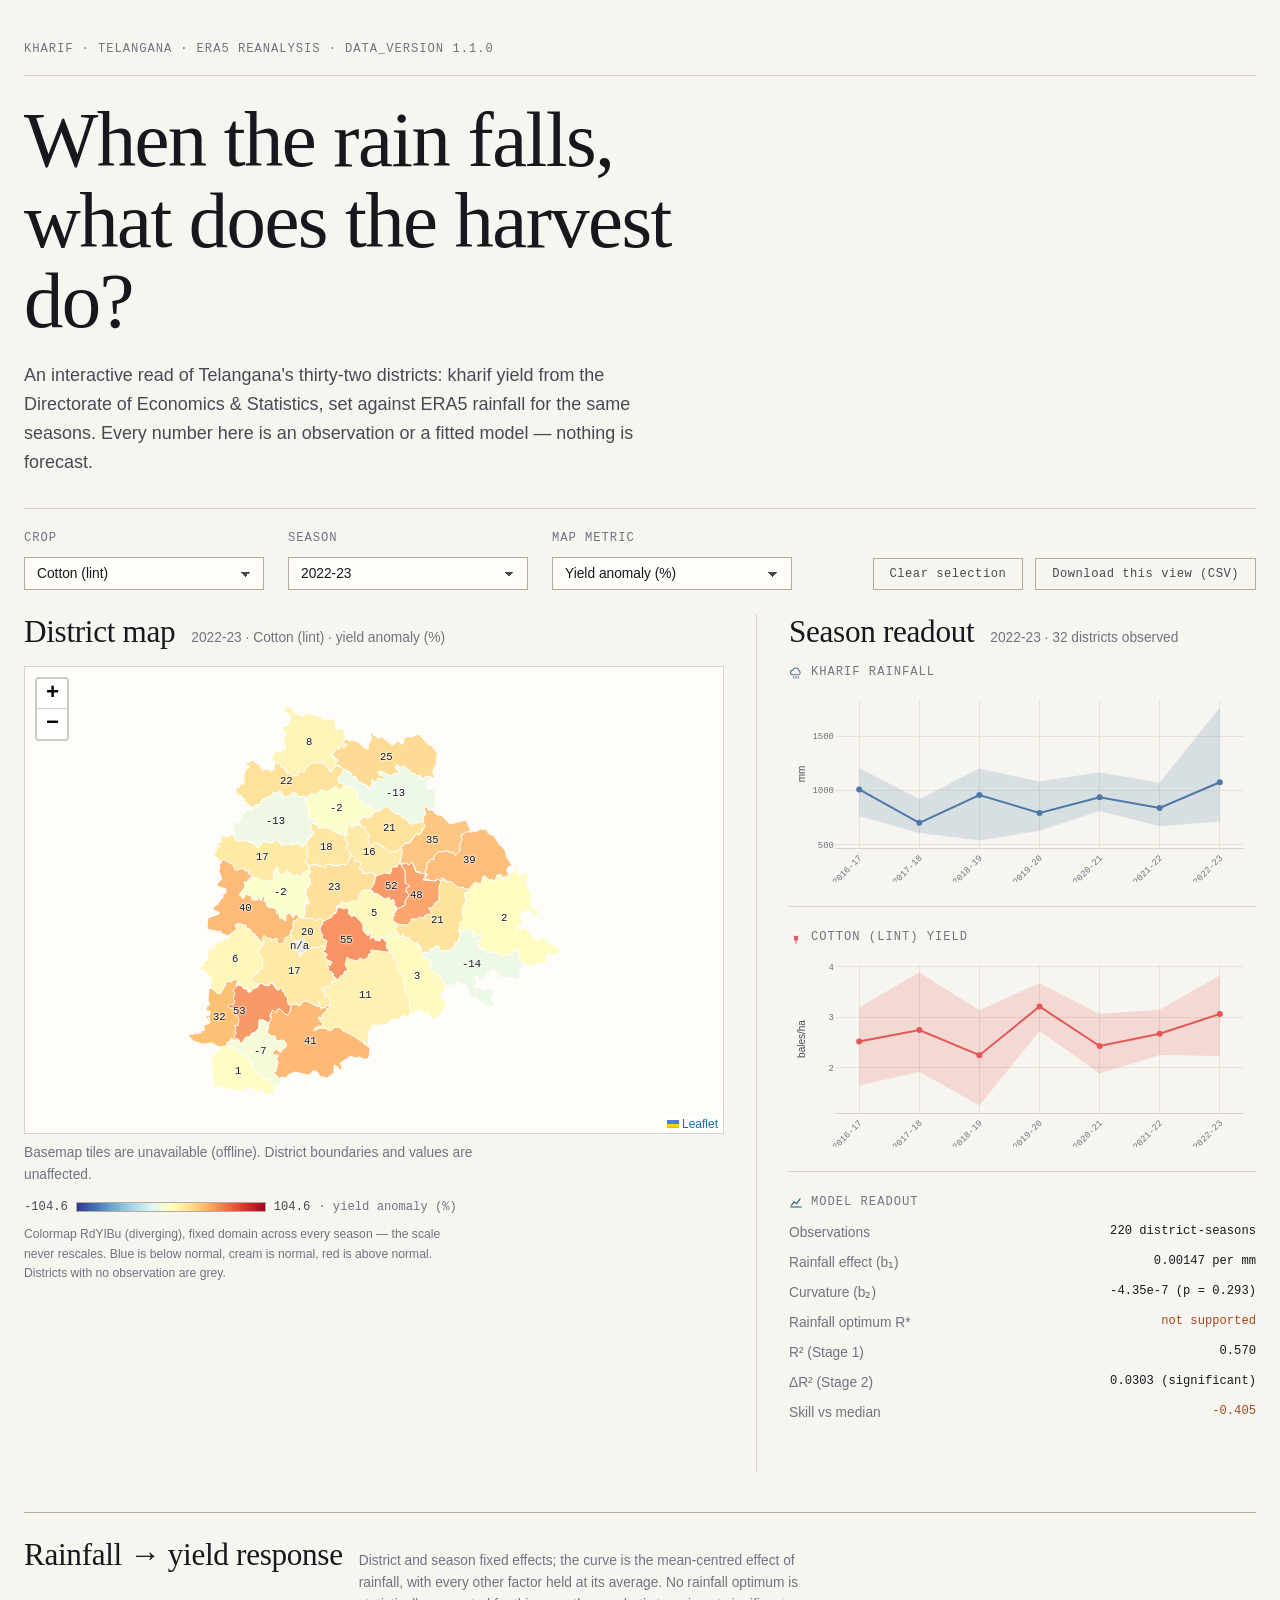
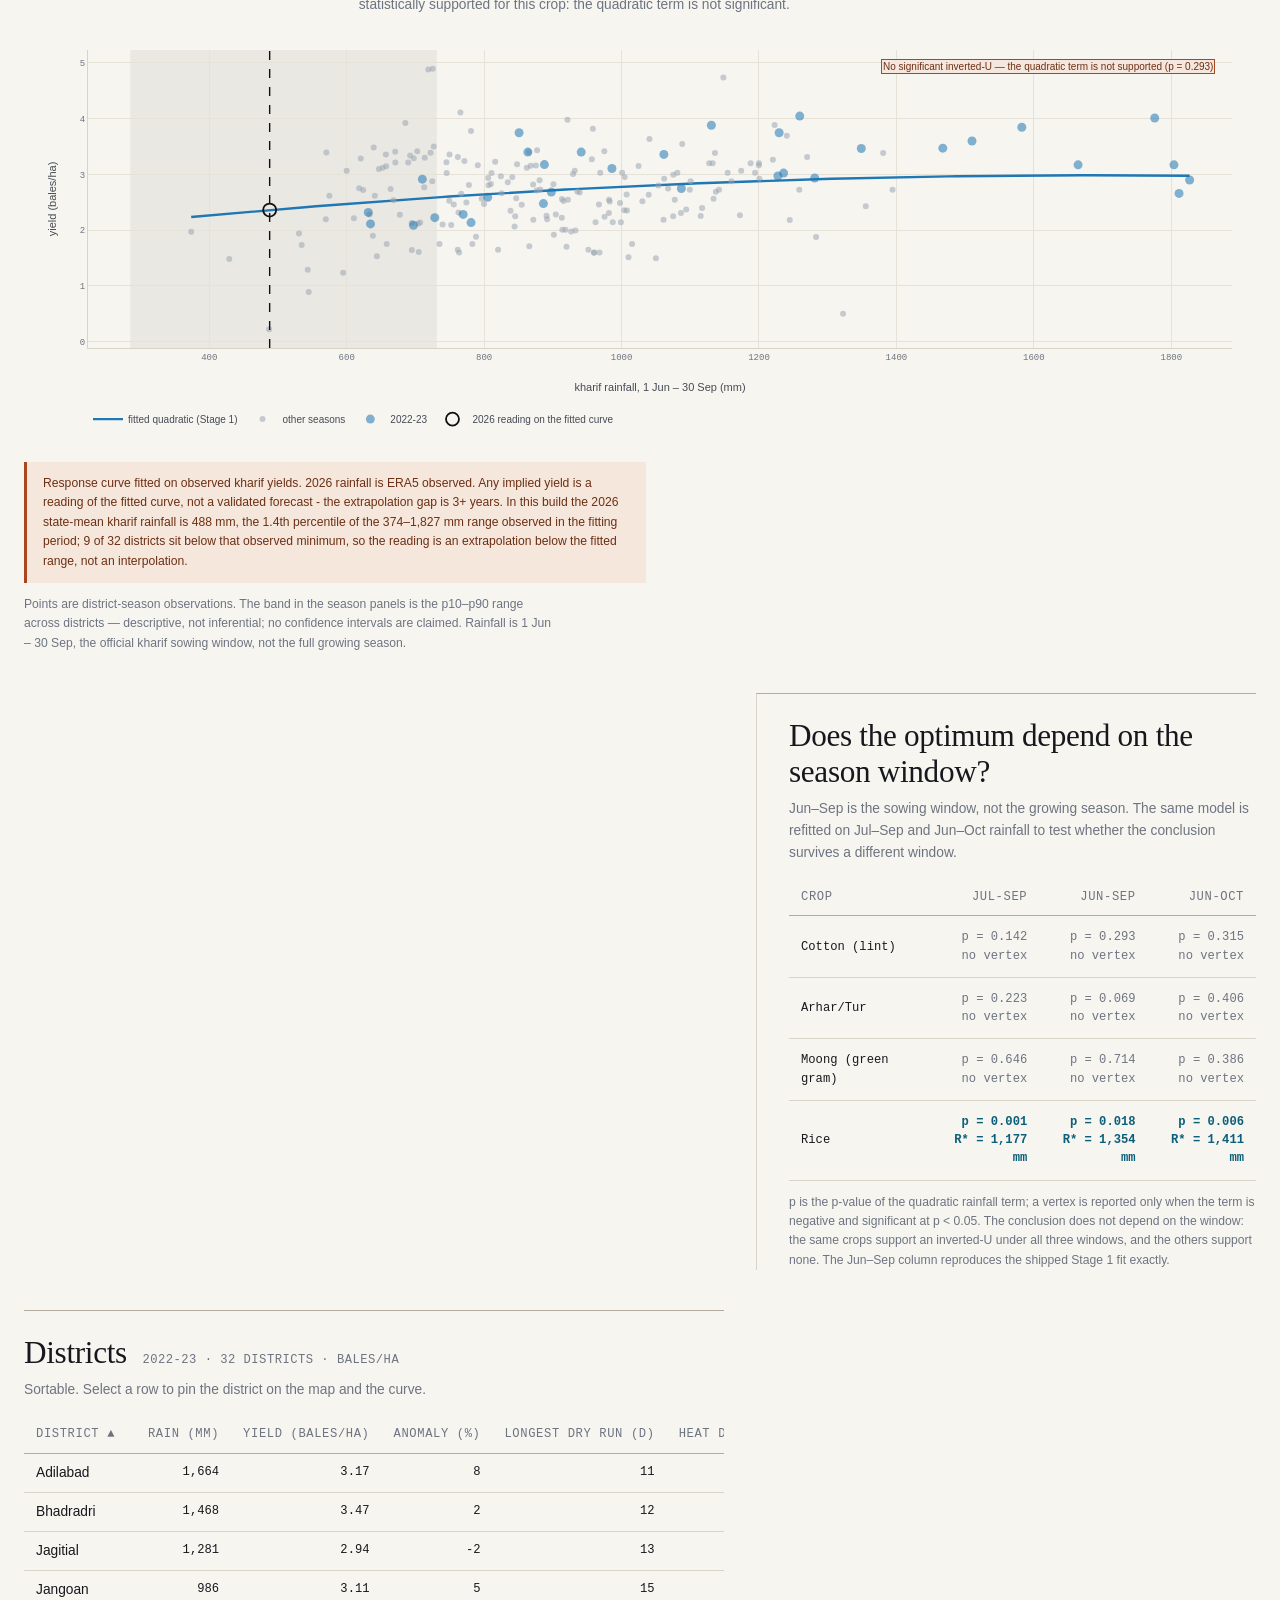
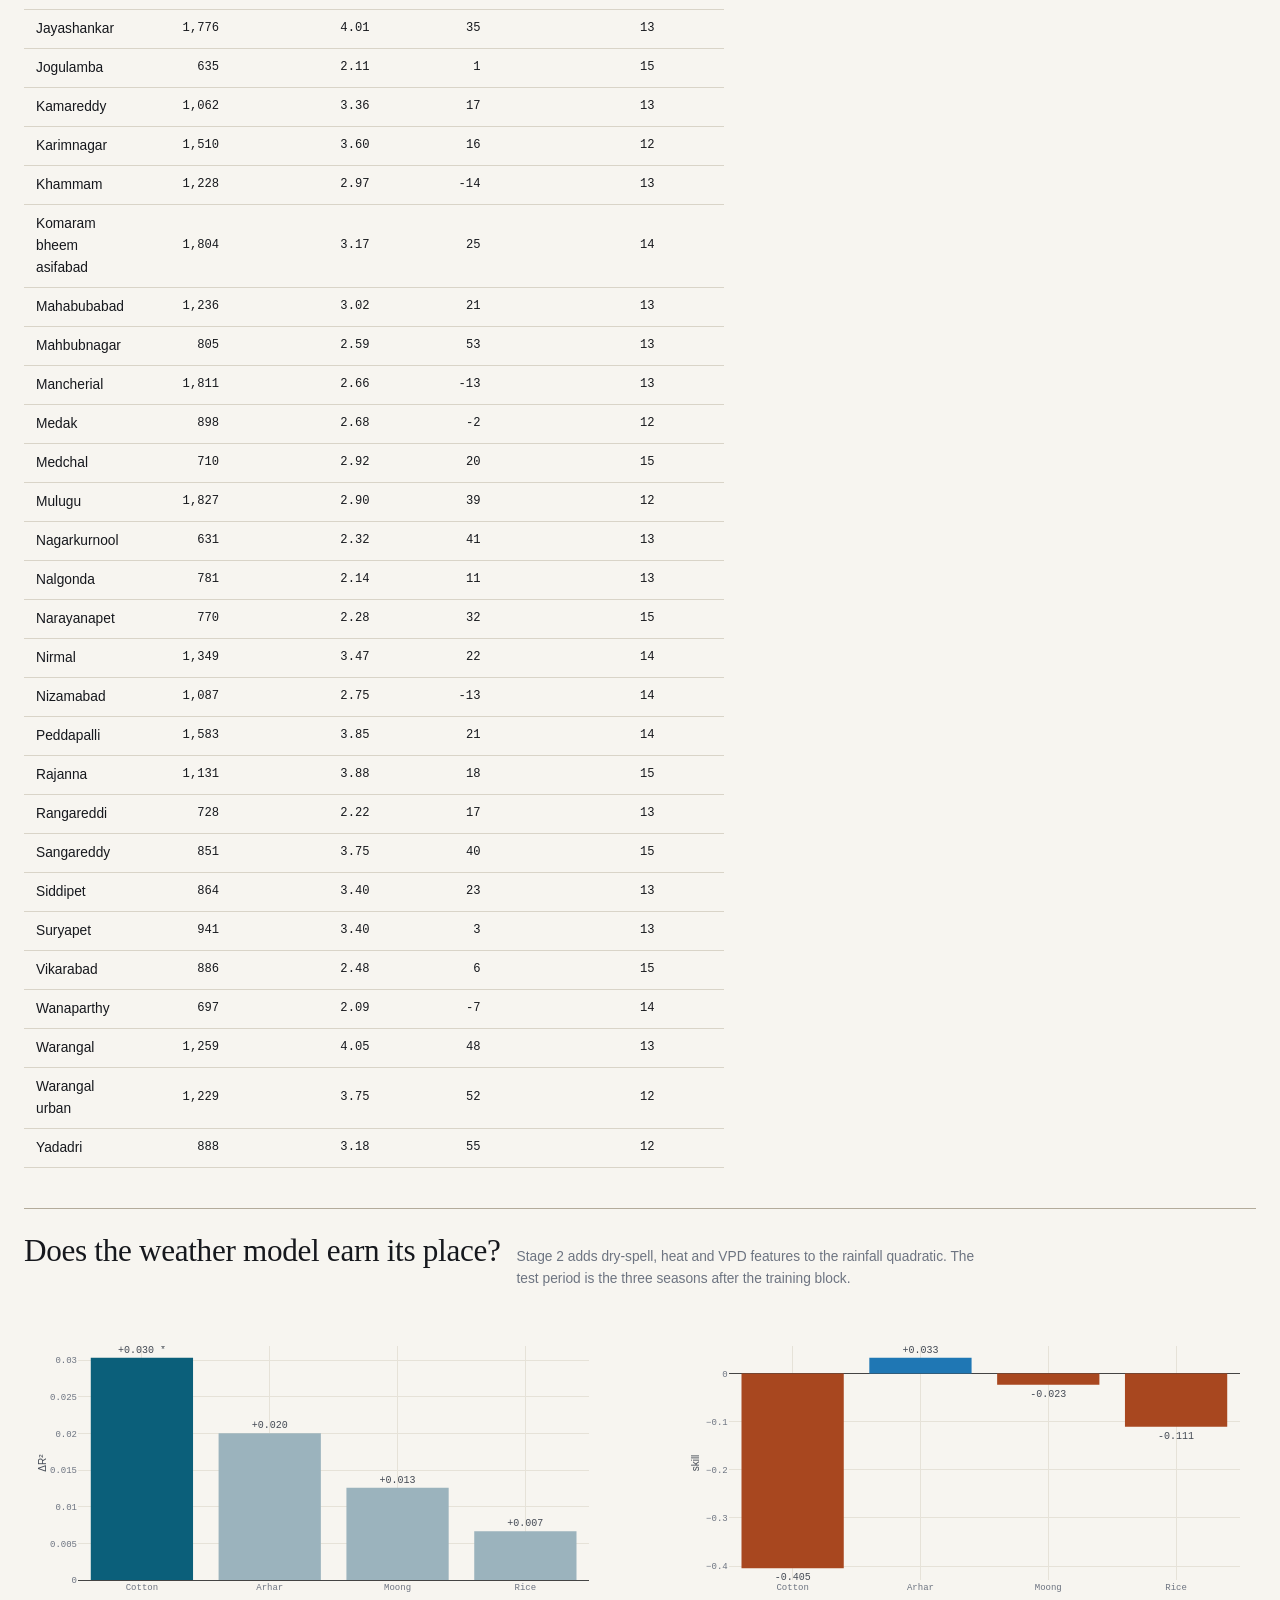
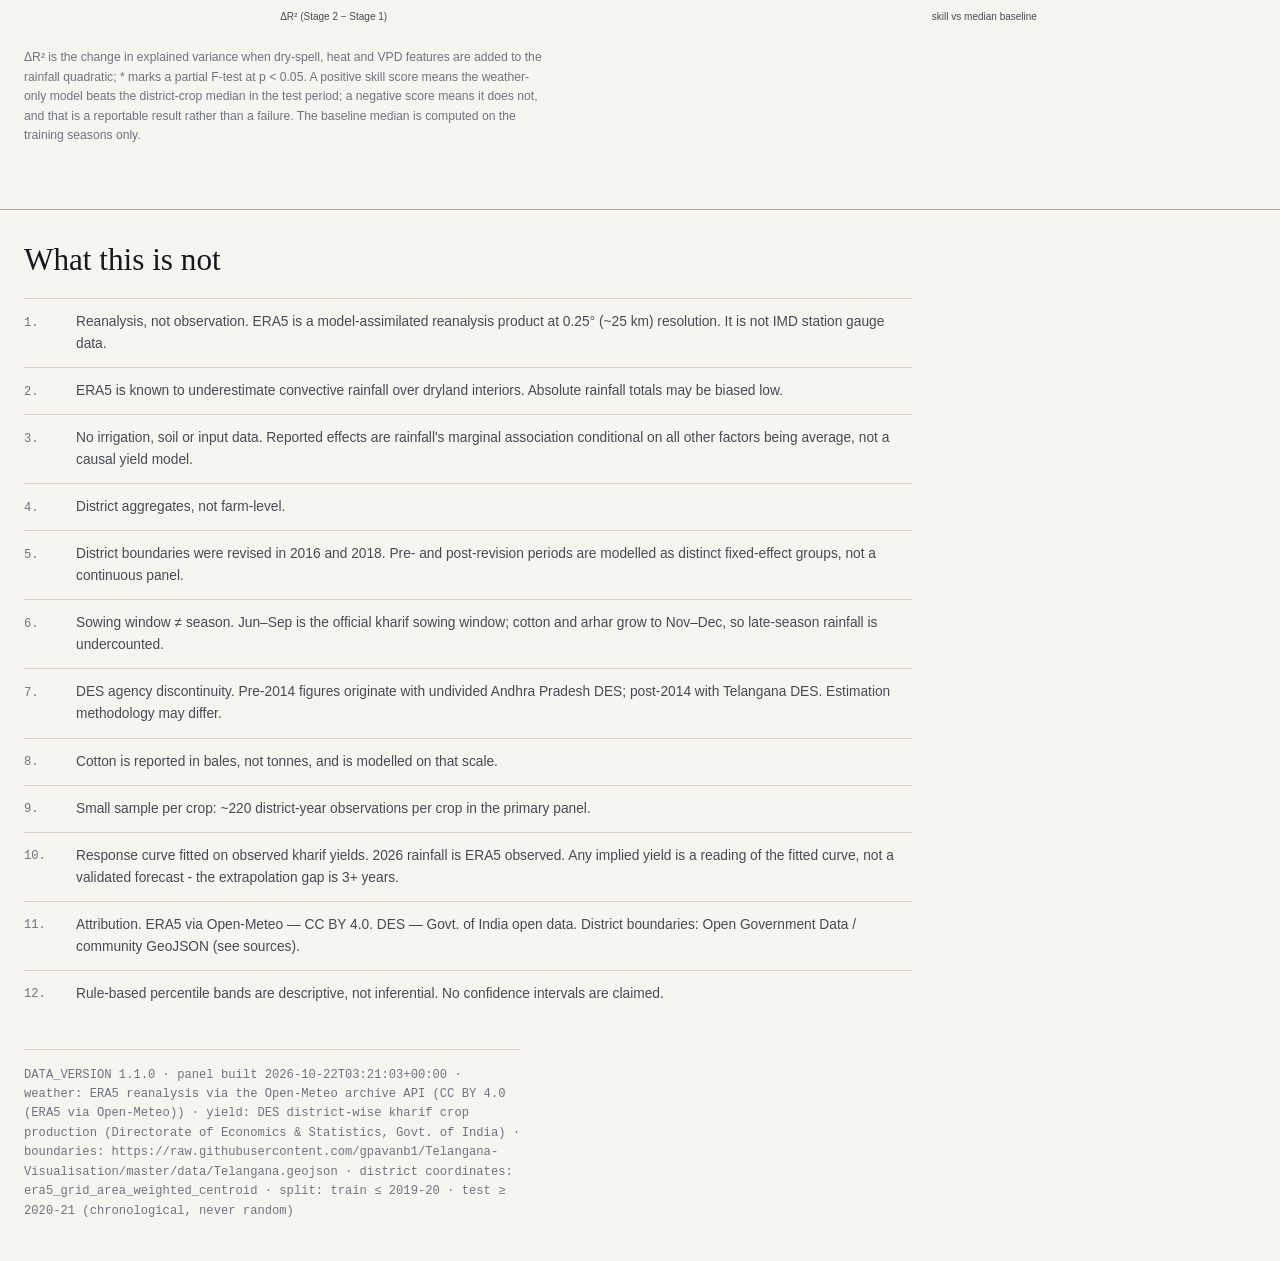
==== dashboard/index.html @ 6f98fe30 "feat: add the rainfall-deficit map layer and the window-sensitivity panel - a third map metric, rain" ====
<!DOCTYPE html>
<html lang="en">
<head>
<meta charset="utf-8">
<meta name="viewport" content="width=device-width, initial-scale=1">
<title>Telangana kharif yield–weather explorer</title>
<meta name="description" content="Interactive read of Telangana district kharif yields (DES) against ERA5 rainfall, 2016-17 to 2022-23, with the fitted rainfall response curve and the 2026 rainfall marker.">
<link rel="stylesheet" href="assets/fonts/fonts.css">
<link rel="stylesheet" href="assets/vendor/leaflet.css">
<link rel="stylesheet" href="assets/styles.css">
</head>
<body>
<a class="skip-link" href="#main">Skip to the analysis</a>

<header class="masthead">
  <div class="masthead__meta">
    <span>Kharif</span><span aria-hidden="true">·</span><span>Telangana</span><span aria-hidden="true">·</span><span>ERA5 reanalysis</span><span aria-hidden="true">·</span><span>DATA_VERSION <span id="dataVersion">—</span></span>
  </div>

  <h1>When the rain falls,<br>what does the harvest do?</h1>

  <p class="standfirst">
    An interactive read of Telangana's thirty-two districts: kharif yield from the
    Directorate of Economics &amp; Statistics, set against ERA5 rainfall for the
    same seasons. Every number here is an observation or a fitted model — nothing
    is forecast.
  </p>

  <div class="controls" role="group" aria-label="Analysis controls">
    <div class="control">
      <label for="cropSelect">Crop</label>
      <select id="cropSelect"></select>
    </div>
    <div class="control">
      <label for="seasonSelect">Season</label>
      <select id="seasonSelect"></select>
    </div>
    <div class="control">
      <label for="metricSelect">Map metric</label>
      <select id="metricSelect">
        <option value="anomaly">Yield anomaly (%)</option>
        <option value="yield">Absolute yield</option>
        <option value="deficit">Rainfall deficit (%)</option>
      </select>
    </div>
    <div class="control control--actions">
      <button type="button" id="resetBtn" class="ghost-btn">Clear selection</button>
      <button type="button" id="csvBtn" class="ghost-btn">Download this view (CSV)</button>
    </div>
  </div>
</header>

<main id="main">

  <!-- ── map ─────────────────────────────────────────────────────────── -->
  <section class="region region--map" aria-labelledby="mapHead">
    <div class="section-head">
      <h2 id="mapHead">District map</h2>
      <p class="section-note" id="mapNote">—</p>
    </div>
    <div id="map" role="application"
         aria-label="Choropleth map of Telangana districts. The table below carries the same values in text form."></div>
    <div class="legend" id="mapLegend">
      <div class="legend__scale" id="legendScale"></div>
      <p class="legend__caption" id="legendCaption">—</p>
    </div>
  </section>

  <!-- ── readout ─────────────────────────────────────────────────────── -->
  <aside class="region region--readout" aria-labelledby="readHead">
    <div class="section-head">
      <h2 id="readHead">Season readout</h2>
      <p class="section-note" id="readNote">—</p>
    </div>

    <div class="readout">
      <h3 class="readout__title" id="rainTitle">
        <span class="icon icon--rain" aria-hidden="true"></span>Kharif rainfall
      </h3>
      <div id="rainChart" class="chart chart--sm" role="img" aria-label="Kharif rainfall by season with the p10 to p90 band across districts."></div>
    </div>

    <div class="readout">
      <h3 class="readout__title" id="yieldTitle">
        <span class="icon icon--yield" aria-hidden="true"></span>Crop yield
      </h3>
      <div id="yieldChart" class="chart chart--sm" role="img" aria-label="Crop yield by season with the p10 to p90 band across districts."></div>
    </div>

    <div class="readout readout--model" id="modelReadout">
      <h3 class="readout__title">
        <span class="icon icon--model" aria-hidden="true"></span>Model readout
      </h3>
      <dl id="modelFacts" class="facts"></dl>
    </div>
  </aside>

  <!-- ── response curve ──────────────────────────────────────────────── -->
  <section class="region region--curve" aria-labelledby="curveHead">
    <div class="section-head">
      <h2 id="curveHead">Rainfall → yield response</h2>
      <p class="section-note" id="curveNote">—</p>
    </div>
    <div id="curveChart" class="chart chart--lg" role="img"
         aria-label="Scatter of kharif rainfall against yield with the fitted quadratic response curve and the rainfall optimum where one is statistically supported."></div>
    <p class="disclaimer" id="markerDisclaimer" hidden></p>
    <p class="chart-foot" id="curveFoot">—</p>
  </section>

  <!-- ── window sensitivity ────────────────────────────────────────────── -->
  <section class="region region--window" aria-labelledby="windowHead">
    <div class="section-head">
      <h2 id="windowHead">Does the optimum depend on the season window?</h2>
      <p class="section-note">Jun–Sep is the sowing window, not the growing season. The same model is refitted on Jul–Sep and Jun–Oct rainfall to test whether the conclusion survives a different window.</p>
    </div>
    <div class="table-wrap">
      <table id="windowTable" class="window-table">
        <thead><tr id="windowHeadRow"></tr></thead>
        <tbody></tbody>
      </table>
    </div>
    <p class="chart-foot" id="windowFoot">—</p>
  </section>

  <!-- ── table ───────────────────────────────────────────────────────── -->
  <section class="region region--table" aria-labelledby="tableHead">
    <div class="section-head">
      <h2 id="tableHead">Districts <span class="section-note section-note--inline" id="tableSubtitle">—</span></h2>
      <p class="section-note">Sortable. Select a row to pin the district on the map and the curve.</p>
    </div>
    <div class="table-wrap">
      <table id="districtTable">
        <thead>
          <tr>
            <th scope="col" data-sort="label">District</th>
            <th scope="col" data-sort="rain" class="num">Rain (mm)</th>
            <th scope="col" data-sort="yield" class="num">Yield</th>
            <th scope="col" data-sort="anomaly" class="num">Anomaly (%)</th>
            <th scope="col" data-sort="dry" class="num">Longest dry run (d)</th>
            <th scope="col" data-sort="heat" class="num">Heat days</th>
          </tr>
        </thead>
        <tbody></tbody>
      </table>
    </div>
  </section>

  <!-- ── model comparison ────────────────────────────────────────────── -->
  <section class="region region--stats" aria-labelledby="statsHead">
    <div class="section-head">
      <h2 id="statsHead">Does the weather model earn its place?</h2>
      <p class="section-note">Stage 2 adds dry-spell, heat and VPD features to the rainfall quadratic. The test period is the three seasons after the training block.</p>
    </div>
    <div id="statsChart" class="chart chart--md" role="img"
         aria-label="Bar chart comparing the change in R squared between Stage 1 and Stage 2, and the out-of-sample skill score against the median baseline, for each crop."></div>
    <p class="chart-foot" id="statsFoot">—</p>
  </section>
</main>

<footer class="colophon">
  <h2>What this is not</h2>
  <ol class="disclosures" id="disclosureList"></ol>
  <p class="colophon__meta" id="colophonMeta">—</p>
</footer>

<script src="assets/vendor/plotly.min.js"></script>
<script src="assets/vendor/leaflet.js"></script>
<script src="data/bundle.js"></script>
<script src="data/geo.js"></script>
<script src="assets/app.js"></script>
</body>
</html>
---- dashboard/assets/fonts/fonts.css ----
/* Self-hosted webfonts (SIL Open Font License 1.1).
   Instrument Serif - Rodrigo Fuenzalida; IBM Plex Sans / IBM Plex Mono - IBM.
   Fetched from Google Fonts and served locally: the site must work offline. */
@font-face {
  font-family: 'IBM Plex Mono';
  font-style: normal;
  font-weight: 400;
  font-display: swap;
  src: url(fonts/IBMPlexMono-400-latin-ext.woff2) format('woff2');
  unicode-range: U+0100-02BA, U+02BD-02C5, U+02C7-02CC, U+02CE-02D7, U+02DD-02FF, U+0304, U+0308, U+0329, U+1D00-1DBF, U+1E00-1E9F, U+1EF2-1EFF, U+2020, U+20A0-20AB, U+20AD-20C4, U+2113, U+2C60-2C7F, U+A720-A7FF;
}
@font-face {
  font-family: 'IBM Plex Mono';
  font-style: normal;
  font-weight: 400;
  font-display: swap;
  src: url(fonts/IBMPlexMono-400-latin.woff2) format('woff2');
  unicode-range: U+0000-00FF, U+0131, U+0152-0153, U+02BB-02BC, U+02C6, U+02DA, U+02DC, U+0304, U+0308, U+0329, U+2000-206F, U+20AC, U+2122, U+2191, U+2193, U+2212, U+2215, U+FEFF, U+FFFD;
}
@font-face {
  font-family: 'IBM Plex Mono';
  font-style: normal;
  font-weight: 500;
  font-display: swap;
  src: url(fonts/IBMPlexMono-500-latin-ext.woff2) format('woff2');
  unicode-range: U+0100-02BA, U+02BD-02C5, U+02C7-02CC, U+02CE-02D7, U+02DD-02FF, U+0304, U+0308, U+0329, U+1D00-1DBF, U+1E00-1E9F, U+1EF2-1EFF, U+2020, U+20A0-20AB, U+20AD-20C4, U+2113, U+2C60-2C7F, U+A720-A7FF;
}
@font-face {
  font-family: 'IBM Plex Mono';
  font-style: normal;
  font-weight: 500;
  font-display: swap;
  src: url(fonts/IBMPlexMono-500-latin.woff2) format('woff2');
  unicode-range: U+0000-00FF, U+0131, U+0152-0153, U+02BB-02BC, U+02C6, U+02DA, U+02DC, U+0304, U+0308, U+0329, U+2000-206F, U+20AC, U+2122, U+2191, U+2193, U+2212, U+2215, U+FEFF, U+FFFD;
}
@font-face {
  font-family: 'IBM Plex Sans';
  font-style: normal;
  font-weight: 400;
  font-stretch: 100%;
  font-display: swap;
  src: url(fonts/IBMPlexSans-400-latin-ext.woff2) format('woff2');
  unicode-range: U+0100-02BA, U+02BD-02C5, U+02C7-02CC, U+02CE-02D7, U+02DD-02FF, U+0304, U+0308, U+0329, U+1D00-1DBF, U+1E00-1E9F, U+1EF2-1EFF, U+2020, U+20A0-20AB, U+20AD-20C4, U+2113, U+2C60-2C7F, U+A720-A7FF;
}
@font-face {
  font-family: 'IBM Plex Sans';
  font-style: normal;
  font-weight: 400;
  font-stretch: 100%;
  font-display: swap;
  src: url(fonts/IBMPlexSans-400-latin.woff2) format('woff2');
  unicode-range: U+0000-00FF, U+0131, U+0152-0153, U+02BB-02BC, U+02C6, U+02DA, U+02DC, U+0304, U+0308, U+0329, U+2000-206F, U+20AC, U+2122, U+2191, U+2193, U+2212, U+2215, U+FEFF, U+FFFD;
}
@font-face {
  font-family: 'IBM Plex Sans';
  font-style: normal;
  font-weight: 500;
  font-stretch: 100%;
  font-display: swap;
  src: url(fonts/IBMPlexSans-500-latin-ext.woff2) format('woff2');
  unicode-range: U+0100-02BA, U+02BD-02C5, U+02C7-02CC, U+02CE-02D7, U+02DD-02FF, U+0304, U+0308, U+0329, U+1D00-1DBF, U+1E00-1E9F, U+1EF2-1EFF, U+2020, U+20A0-20AB, U+20AD-20C4, U+2113, U+2C60-2C7F, U+A720-A7FF;
}
@font-face {
  font-family: 'IBM Plex Sans';
  font-style: normal;
  font-weight: 500;
  font-stretch: 100%;
  font-display: swap;
  src: url(fonts/IBMPlexSans-500-latin.woff2) format('woff2');
  unicode-range: U+0000-00FF, U+0131, U+0152-0153, U+02BB-02BC, U+02C6, U+02DA, U+02DC, U+0304, U+0308, U+0329, U+2000-206F, U+20AC, U+2122, U+2191, U+2193, U+2212, U+2215, U+FEFF, U+FFFD;
}
@font-face {
  font-family: 'IBM Plex Sans';
  font-style: normal;
  font-weight: 600;
  font-stretch: 100%;
  font-display: swap;
  src: url(fonts/IBMPlexSans-600-latin-ext.woff2) format('woff2');
  unicode-range: U+0100-02BA, U+02BD-02C5, U+02C7-02CC, U+02CE-02D7, U+02DD-02FF, U+0304, U+0308, U+0329, U+1D00-1DBF, U+1E00-1E9F, U+1EF2-1EFF, U+2020, U+20A0-20AB, U+20AD-20C4, U+2113, U+2C60-2C7F, U+A720-A7FF;
}
@font-face {
  font-family: 'IBM Plex Sans';
  font-style: normal;
  font-weight: 600;
  font-stretch: 100%;
  font-display: swap;
  src: url(fonts/IBMPlexSans-600-latin.woff2) format('woff2');
  unicode-range: U+0000-00FF, U+0131, U+0152-0153, U+02BB-02BC, U+02C6, U+02DA, U+02DC, U+0304, U+0308, U+0329, U+2000-206F, U+20AC, U+2122, U+2191, U+2193, U+2212, U+2215, U+FEFF, U+FFFD;
}
@font-face {
  font-family: 'Instrument Serif';
  font-style: italic;
  font-weight: 400;
  font-display: swap;
  src: url(fonts/InstrumentSerif-400i-latin-ext.woff2) format('woff2');
  unicode-range: U+0100-02BA, U+02BD-02C5, U+02C7-02CC, U+02CE-02D7, U+02DD-02FF, U+0304, U+0308, U+0329, U+1D00-1DBF, U+1E00-1E9F, U+1EF2-1EFF, U+2020, U+20A0-20AB, U+20AD-20C4, U+2113, U+2C60-2C7F, U+A720-A7FF;
}
@font-face {
  font-family: 'Instrument Serif';
  font-style: italic;
  font-weight: 400;
  font-display: swap;
  src: url(fonts/InstrumentSerif-400i-latin.woff2) format('woff2');
  unicode-range: U+0000-00FF, U+0131, U+0152-0153, U+02BB-02BC, U+02C6, U+02DA, U+02DC, U+0304, U+0308, U+0329, U+2000-206F, U+20AC, U+2122, U+2191, U+2193, U+2212, U+2215, U+FEFF, U+FFFD;
}
@font-face {
  font-family: 'Instrument Serif';
  font-style: normal;
  font-weight: 400;
  font-display: swap;
  src: url(fonts/InstrumentSerif-400-latin-ext.woff2) format('woff2');
  unicode-range: U+0100-02BA, U+02BD-02C5, U+02C7-02CC, U+02CE-02D7, U+02DD-02FF, U+0304, U+0308, U+0329, U+1D00-1DBF, U+1E00-1E9F, U+1EF2-1EFF, U+2020, U+20A0-20AB, U+20AD-20C4, U+2113, U+2C60-2C7F, U+A720-A7FF;
}
@font-face {
  font-family: 'Instrument Serif';
  font-style: normal;
  font-weight: 400;
  font-display: swap;
  src: url(fonts/InstrumentSerif-400-latin.woff2) format('woff2');
  unicode-range: U+0000-00FF, U+0131, U+0152-0153, U+02BB-02BC, U+02C6, U+02DA, U+02DC, U+0304, U+0308, U+0329, U+2000-206F, U+20AC, U+2122, U+2191, U+2193, U+2212, U+2215, U+FEFF, U+FFFD;
}
---- dashboard/assets/vendor/leaflet.css ----
/* required styles */

.leaflet-pane,
.leaflet-tile,
.leaflet-marker-icon,
.leaflet-marker-shadow,
.leaflet-tile-container,
.leaflet-pane > svg,
.leaflet-pane > canvas,
.leaflet-zoom-box,
.leaflet-image-layer,
.leaflet-layer {
	position: absolute;
	left: 0;
	top: 0;
	}
.leaflet-container {
	overflow: hidden;
	}
.leaflet-tile,
.leaflet-marker-icon,
.leaflet-marker-shadow {
	-webkit-user-select: none;
	   -moz-user-select: none;
	        user-select: none;
	  -webkit-user-drag: none;
	}
/* Prevents IE11 from highlighting tiles in blue */
.leaflet-tile::selection {
	background: transparent;
}
/* Safari renders non-retina tile on retina better with this, but Chrome is worse */
.leaflet-safari .leaflet-tile {
	image-rendering: -webkit-optimize-contrast;
	}
/* hack that prevents hw layers "stretching" when loading new tiles */
.leaflet-safari .leaflet-tile-container {
	width: 1600px;
	height: 1600px;
	-webkit-transform-origin: 0 0;
	}
.leaflet-marker-icon,
.leaflet-marker-shadow {
	display: block;
	}
/* .leaflet-container svg: reset svg max-width decleration shipped in Joomla! (joomla.org) 3.x */
/* .leaflet-container img: map is broken in FF if you have max-width: 100% on tiles */
.leaflet-container .leaflet-overlay-pane svg {
	max-width: none !important;
	max-height: none !important;
	}
.leaflet-container .leaflet-marker-pane img,
.leaflet-container .leaflet-shadow-pane img,
.leaflet-container .leaflet-tile-pane img,
.leaflet-container img.leaflet-image-layer,
.leaflet-container .leaflet-tile {
	max-width: none !important;
	max-height: none !important;
	width: auto;
	padding: 0;
	}

.leaflet-container img.leaflet-tile {
	/* See: https://bugs.chromium.org/p/chromium/issues/detail?id=600120 */
	mix-blend-mode: plus-lighter;
}

.leaflet-container.leaflet-touch-zoom {
	-ms-touch-action: pan-x pan-y;
	touch-action: pan-x pan-y;
	}
.leaflet-container.leaflet-touch-drag {
	-ms-touch-action: pinch-zoom;
	/* Fallback for FF which doesn't support pinch-zoom */
	touch-action: none;
	touch-action: pinch-zoom;
}
.leaflet-container.leaflet-touch-drag.leaflet-touch-zoom {
	-ms-touch-action: none;
	touch-action: none;
}
.leaflet-container {
	-webkit-tap-highlight-color: transparent;
}
.leaflet-container a {
	-webkit-tap-highlight-color: rgba(51, 181, 229, 0.4);
}
.leaflet-tile {
	filter: inherit;
	visibility: hidden;
	}
.leaflet-tile-loaded {
	visibility: inherit;
	}
.leaflet-zoom-box {
	width: 0;
	height: 0;
	-moz-box-sizing: border-box;
	     box-sizing: border-box;
	z-index: 800;
	}
/* workaround for https://bugzilla.mozilla.org/show_bug.cgi?id=888319 */
.leaflet-overlay-pane svg {
	-moz-user-select: none;
	}

.leaflet-pane         { z-index: 400; }

.leaflet-tile-pane    { z-index: 200; }
.leaflet-overlay-pane { z-index: 400; }
.leaflet-shadow-pane  { z-index: 500; }
.leaflet-marker-pane  { z-index: 600; }
.leaflet-tooltip-pane   { z-index: 650; }
.leaflet-popup-pane   { z-index: 700; }

.leaflet-map-pane canvas { z-index: 100; }
.leaflet-map-pane svg    { z-index: 200; }

.leaflet-vml-shape {
	width: 1px;
	height: 1px;
	}
.lvml {
	behavior: url(#default#VML);
	display: inline-block;
	position: absolute;
	}


/* control positioning */

.leaflet-control {
	position: relative;
	z-index: 800;
	pointer-events: visiblePainted; /* IE 9-10 doesn't have auto */
	pointer-events: auto;
	}
.leaflet-top,
.leaflet-bottom {
	position: absolute;
	z-index: 1000;
	pointer-events: none;
	}
.leaflet-top {
	top: 0;
	}
.leaflet-right {
	right: 0;
	}
.leaflet-bottom {
	bottom: 0;
	}
.leaflet-left {
	left: 0;
	}
.leaflet-control {
	float: left;
	clear: both;
	}
.leaflet-right .leaflet-control {
	float: right;
	}
.leaflet-top .leaflet-control {
	margin-top: 10px;
	}
.leaflet-bottom .leaflet-control {
	margin-bottom: 10px;
	}
.leaflet-left .leaflet-control {
	margin-left: 10px;
	}
.leaflet-right .leaflet-control {
	margin-right: 10px;
	}


/* zoom and fade animations */

.leaflet-fade-anim .leaflet-popup {
	opacity: 0;
	-webkit-transition: opacity 0.2s linear;
	   -moz-transition: opacity 0.2s linear;
	        transition: opacity 0.2s linear;
	}
.leaflet-fade-anim .leaflet-map-pane .leaflet-popup {
	opacity: 1;
	}
.leaflet-zoom-animated {
	-webkit-transform-origin: 0 0;
	    -ms-transform-origin: 0 0;
	        transform-origin: 0 0;
	}
svg.leaflet-zoom-animated {
	will-change: transform;
}

.leaflet-zoom-anim .leaflet-zoom-animated {
	-webkit-transition: -webkit-transform 0.25s cubic-bezier(0,0,0.25,1);
	   -moz-transition:    -moz-transform 0.25s cubic-bezier(0,0,0.25,1);
	        transition:         transform 0.25s cubic-bezier(0,0,0.25,1);
	}
.leaflet-zoom-anim .leaflet-tile,
.leaflet-pan-anim .leaflet-tile {
	-webkit-transition: none;
	   -moz-transition: none;
	        transition: none;
	}

.leaflet-zoom-anim .leaflet-zoom-hide {
	visibility: hidden;
	}


/* cursors */

.leaflet-interactive {
	cursor: pointer;
	}
.leaflet-grab {
	cursor: -webkit-grab;
	cursor:    -moz-grab;
	cursor:         grab;
	}
.leaflet-crosshair,
.leaflet-crosshair .leaflet-interactive {
	cursor: crosshair;
	}
.leaflet-popup-pane,
.leaflet-control {
	cursor: auto;
	}
.leaflet-dragging .leaflet-grab,
.leaflet-dragging .leaflet-grab .leaflet-interactive,
.leaflet-dragging .leaflet-marker-draggable {
	cursor: move;
	cursor: -webkit-grabbing;
	cursor:    -moz-grabbing;
	cursor:         grabbing;
	}

/* marker & overlays interactivity */
.leaflet-marker-icon,
.leaflet-marker-shadow,
.leaflet-image-layer,
.leaflet-pane > svg path,
.leaflet-tile-container {
	pointer-events: none;
	}

.leaflet-marker-icon.leaflet-interactive,
.leaflet-image-layer.leaflet-interactive,
.leaflet-pane > svg path.leaflet-interactive,
svg.leaflet-image-layer.leaflet-interactive path {
	pointer-events: visiblePainted; /* IE 9-10 doesn't have auto */
	pointer-events: auto;
	}

/* visual tweaks */

.leaflet-container {
	background: #ddd;
	outline-offset: 1px;
	}
.leaflet-container a {
	color: #0078A8;
	}
.leaflet-zoom-box {
	border: 2px dotted #38f;
	background: rgba(255,255,255,0.5);
	}


/* general typography */
.leaflet-container {
	font-family: "Helvetica Neue", Arial, Helvetica, sans-serif;
	font-size: 12px;
	font-size: 0.75rem;
	line-height: 1.5;
	}


/* general toolbar styles */

.leaflet-bar {
	box-shadow: 0 1px 5px rgba(0,0,0,0.65);
	border-radius: 4px;
	}
.leaflet-bar a {
	background-color: #fff;
	border-bottom: 1px solid #ccc;
	width: 26px;
	height: 26px;
	line-height: 26px;
	display: block;
	text-align: center;
	text-decoration: none;
	color: black;
	}
.leaflet-bar a,
.leaflet-control-layers-toggle {
	background-position: 50% 50%;
	background-repeat: no-repeat;
	display: block;
	}
.leaflet-bar a:hover,
.leaflet-bar a:focus {
	background-color: #f4f4f4;
	}
.leaflet-bar a:first-child {
	border-top-left-radius: 4px;
	border-top-right-radius: 4px;
	}
.leaflet-bar a:last-child {
	border-bottom-left-radius: 4px;
	border-bottom-right-radius: 4px;
	border-bottom: none;
	}
.leaflet-bar a.leaflet-disabled {
	cursor: default;
	background-color: #f4f4f4;
	color: #bbb;
	}

.leaflet-touch .leaflet-bar a {
	width: 30px;
	height: 30px;
	line-height: 30px;
	}
.leaflet-touch .leaflet-bar a:first-child {
	border-top-left-radius: 2px;
	border-top-right-radius: 2px;
	}
.leaflet-touch .leaflet-bar a:last-child {
	border-bottom-left-radius: 2px;
	border-bottom-right-radius: 2px;
	}

/* zoom control */

.leaflet-control-zoom-in,
.leaflet-control-zoom-out {
	font: bold 18px 'Lucida Console', Monaco, monospace;
	text-indent: 1px;
	}

.leaflet-touch .leaflet-control-zoom-in, .leaflet-touch .leaflet-control-zoom-out  {
	font-size: 22px;
	}


/* layers control */

.leaflet-control-layers {
	box-shadow: 0 1px 5px rgba(0,0,0,0.4);
	background: #fff;
	border-radius: 5px;
	}
.leaflet-control-layers-toggle {
	background-image: url(images/layers.png);
	width: 36px;
	height: 36px;
	}
.leaflet-retina .leaflet-control-layers-toggle {
	background-image: url(images/layers-2x.png);
	background-size: 26px 26px;
	}
.leaflet-touch .leaflet-control-layers-toggle {
	width: 44px;
	height: 44px;
	}
.leaflet-control-layers .leaflet-control-layers-list,
.leaflet-control-layers-expanded .leaflet-control-layers-toggle {
	display: none;
	}
.leaflet-control-layers-expanded .leaflet-control-layers-list {
	display: block;
	position: relative;
	}
.leaflet-control-layers-expanded {
	padding: 6px 10px 6px 6px;
	color: #333;
	background: #fff;
	}
.leaflet-control-layers-scrollbar {
	overflow-y: scroll;
	overflow-x: hidden;
	padding-right: 5px;
	}
.leaflet-control-layers-selector {
	margin-top: 2px;
	position: relative;
	top: 1px;
	}
.leaflet-control-layers label {
	display: block;
	font-size: 13px;
	font-size: 1.08333em;
	}
.leaflet-control-layers-separator {
	height: 0;
	border-top: 1px solid #ddd;
	margin: 5px -10px 5px -6px;
	}

/* Default icon URLs */
.leaflet-default-icon-path { /* used only in path-guessing heuristic, see L.Icon.Default */
	background-image: url(images/marker-icon.png);
	}


/* attribution and scale controls */

.leaflet-container .leaflet-control-attribution {
	background: #fff;
	background: rgba(255, 255, 255, 0.8);
	margin: 0;
	}
.leaflet-control-attribution,
.leaflet-control-scale-line {
	padding: 0 5px;
	color: #333;
	line-height: 1.4;
	}
.leaflet-control-attribution a {
	text-decoration: none;
	}
.leaflet-control-attribution a:hover,
.leaflet-control-attribution a:focus {
	text-decoration: underline;
	}
.leaflet-attribution-flag {
	display: inline !important;
	vertical-align: baseline !important;
	width: 1em;
	height: 0.6669em;
	}
.leaflet-left .leaflet-control-scale {
	margin-left: 5px;
	}
.leaflet-bottom .leaflet-control-scale {
	margin-bottom: 5px;
	}
.leaflet-control-scale-line {
	border: 2px solid #777;
	border-top: none;
	line-height: 1.1;
	padding: 2px 5px 1px;
	white-space: nowrap;
	-moz-box-sizing: border-box;
	     box-sizing: border-box;
	background: rgba(255, 255, 255, 0.8);
	text-shadow: 1px 1px #fff;
	}
.leaflet-control-scale-line:not(:first-child) {
	border-top: 2px solid #777;
	border-bottom: none;
	margin-top: -2px;
	}
.leaflet-control-scale-line:not(:first-child):not(:last-child) {
	border-bottom: 2px solid #777;
	}

.leaflet-touch .leaflet-control-attribution,
.leaflet-touch .leaflet-control-layers,
.leaflet-touch .leaflet-bar {
	box-shadow: none;
	}
.leaflet-touch .leaflet-control-layers,
.leaflet-touch .leaflet-bar {
	border: 2px solid rgba(0,0,0,0.2);
	background-clip: padding-box;
	}


/* popup */

.leaflet-popup {
	position: absolute;
	text-align: center;
	margin-bottom: 20px;
	}
.leaflet-popup-content-wrapper {
	padding: 1px;
	text-align: left;
	border-radius: 12px;
	}
.leaflet-popup-content {
	margin: 13px 24px 13px 20px;
	line-height: 1.3;
	font-size: 13px;
	font-size: 1.08333em;
	min-height: 1px;
	}
.leaflet-popup-content p {
	margin: 17px 0;
	margin: 1.3em 0;
	}
.leaflet-popup-tip-container {
	width: 40px;
	height: 20px;
	position: absolute;
	left: 50%;
	margin-top: -1px;
	margin-left: -20px;
	overflow: hidden;
	pointer-events: none;
	}
.leaflet-popup-tip {
	width: 17px;
	height: 17px;
	padding: 1px;

	margin: -10px auto 0;
	pointer-events: auto;

	-webkit-transform: rotate(45deg);
	   -moz-transform: rotate(45deg);
	    -ms-transform: rotate(45deg);
	        transform: rotate(45deg);
	}
.leaflet-popup-content-wrapper,
.leaflet-popup-tip {
	background: white;
	color: #333;
	box-shadow: 0 3px 14px rgba(0,0,0,0.4);
	}
.leaflet-container a.leaflet-popup-close-button {
	position: absolute;
	top: 0;
	right: 0;
	border: none;
	text-align: center;
	width: 24px;
	height: 24px;
	font: 16px/24px Tahoma, Verdana, sans-serif;
	color: #757575;
	text-decoration: none;
	background: transparent;
	}
.leaflet-container a.leaflet-popup-close-button:hover,
.leaflet-container a.leaflet-popup-close-button:focus {
	color: #585858;
	}
.leaflet-popup-scrolled {
	overflow: auto;
	}

.leaflet-oldie .leaflet-popup-content-wrapper {
	-ms-zoom: 1;
	}
.leaflet-oldie .leaflet-popup-tip {
	width: 24px;
	margin: 0 auto;

	-ms-filter: "progid:DXImageTransform.Microsoft.Matrix(M11=0.70710678, M12=0.70710678, M21=-0.70710678, M22=0.70710678)";
	filter: progid:DXImageTransform.Microsoft.Matrix(M11=0.70710678, M12=0.70710678, M21=-0.70710678, M22=0.70710678);
	}

.leaflet-oldie .leaflet-control-zoom,
.leaflet-oldie .leaflet-control-layers,
.leaflet-oldie .leaflet-popup-content-wrapper,
.leaflet-oldie .leaflet-popup-tip {
	border: 1px solid #999;
	}


/* div icon */

.leaflet-div-icon {
	background: #fff;
	border: 1px solid #666;
	}


/* Tooltip */
/* Base styles for the element that has a tooltip */
.leaflet-tooltip {
	position: absolute;
	padding: 6px;
	background-color: #fff;
	border: 1px solid #fff;
	border-radius: 3px;
	color: #222;
	white-space: nowrap;
	-webkit-user-select: none;
	-moz-user-select: none;
	-ms-user-select: none;
	user-select: none;
	pointer-events: none;
	box-shadow: 0 1px 3px rgba(0,0,0,0.4);
	}
.leaflet-tooltip.leaflet-interactive {
	cursor: pointer;
	pointer-events: auto;
	}
.leaflet-tooltip-top:before,
.leaflet-tooltip-bottom:before,
.leaflet-tooltip-left:before,
.leaflet-tooltip-right:before {
	position: absolute;
	pointer-events: none;
	border: 6px solid transparent;
	background: transparent;
	content: "";
	}

/* Directions */

.leaflet-tooltip-bottom {
	margin-top: 6px;
}
.leaflet-tooltip-top {
	margin-top: -6px;
}
.leaflet-tooltip-bottom:before,
.leaflet-tooltip-top:before {
	left: 50%;
	margin-left: -6px;
	}
.leaflet-tooltip-top:before {
	bottom: 0;
	margin-bottom: -12px;
	border-top-color: #fff;
	}
.leaflet-tooltip-bottom:before {
	top: 0;
	margin-top: -12px;
	margin-left: -6px;
	border-bottom-color: #fff;
	}
.leaflet-tooltip-left {
	margin-left: -6px;
}
.leaflet-tooltip-right {
	margin-left: 6px;
}
.leaflet-tooltip-left:before,
.leaflet-tooltip-right:before {
	top: 50%;
	margin-top: -6px;
	}
.leaflet-tooltip-left:before {
	right: 0;
	margin-right: -12px;
	border-left-color: #fff;
	}
.leaflet-tooltip-right:before {
	left: 0;
	margin-left: -12px;
	border-right-color: #fff;
	}

/* Printing */

@media print {
	/* Prevent printers from removing background-images of controls. */
	.leaflet-control {
		-webkit-print-color-adjust: exact;
		print-color-adjust: exact;
		}
	}
---- dashboard/assets/styles.css ----
/* =============================================================================
   Telangana kharif yield–weather explorer
   Design tokens -> single source of truth. No magic numbers below this block.
   Type: Instrument Serif (display) / IBM Plex Sans (text) / IBM Plex Mono (data)
   Licence: SIL Open Font License 1.1 - fonts self-hosted in assets/fonts.
   ============================================================================= */

:root {
  /* ---- colour -------------------------------------------------------- */
  --color-canvas: #f7f5f0;
  --color-surface: #fffdf9;
  --color-ink: #16181d;
  --color-ink-soft: #454b55;
  --color-ink-muted: #6d7481;
  --color-rule: #d9d4c8;
  --color-rule-strong: #b3ab9b;
  --color-accent: #0b5f7a;
  --color-accent-soft: #e4eef1;
  --color-warn: #a8471f;
  --color-warn-soft: #f6e7dd;

  /* chart colours fixed by the project colour system */
  --color-curve: #1f77b4;
  --color-rain: #4c78a8;
  --color-yield: #e45756;
  --color-marker: #111111;

  /* ---- space (4px grid) ---------------------------------------------- */
  --space-1: 0.25rem;
  --space-2: 0.5rem;
  --space-3: 0.75rem;
  --space-4: 1rem;
  --space-5: 1.25rem;
  --space-6: 1.5rem;
  --space-8: 2rem;
  --space-10: 2.5rem;
  --space-12: 3rem;
  --space-16: 4rem;

  /* ---- type ---------------------------------------------------------- */
  --font-display: "Instrument Serif", Georgia, serif;
  --font-body: "IBM Plex Sans", "Helvetica Neue", sans-serif;
  --font-mono: "IBM Plex Mono", "SFMono-Regular", monospace;

  --text-display: clamp(1.95rem, 5.4vw + 0.6rem, 5.2rem);
  --text-h2: clamp(1.35rem, 1.5vw + 0.75rem, 2rem);
  --text-h3: clamp(1.02rem, 0.6vw + 0.82rem, 1.2rem);
  --text-body: clamp(0.95rem, 0.2vw + 0.88rem, 1.06rem);
  --text-sm: 0.86rem;
  --text-xs: 0.76rem;

  /* ---- motion -------------------------------------------------------- */
  --ease-out-expo: cubic-bezier(0.16, 1, 0.3, 1);
  --duration-fast: 160ms;
  --duration-base: 320ms;

  --page-max: 1560px;
}

/* =============================================================================
   base
   ============================================================================= */
*,
*::before,
*::after { box-sizing: border-box; }

html { -webkit-text-size-adjust: 100%; }

body {
  margin: 0;
  background: var(--color-canvas);
  color: var(--color-ink);
  font-family: var(--font-body);
  font-size: var(--text-body);
  line-height: 1.6;
  font-feature-settings: "kern" 1;
  overflow-x: hidden;
}

h1, h2, h3 {
  font-weight: 500;
  line-height: 1.15;
  margin: 0;
}

p { margin: 0; max-width: 68ch; }

a { color: var(--color-accent); }

.skip-link {
  position: absolute;
  left: -9999px;
  top: 0;
  background: var(--color-ink);
  color: var(--color-surface);
  padding: var(--space-2) var(--space-4);
  z-index: 1000;
}
.skip-link:focus { left: 0; }

:focus-visible {
  outline: 2px solid var(--color-accent);
  outline-offset: 2px;
}

::selection { background: var(--color-accent); color: var(--color-surface); }

/* =============================================================================
   masthead
   ============================================================================= */
.masthead {
  max-width: var(--page-max);
  margin: 0 auto;
  padding: var(--space-10) var(--space-6) var(--space-6);
}

.masthead__meta {
  display: flex;
  flex-wrap: wrap;
  gap: var(--space-2);
  font-family: var(--font-mono);
  font-size: var(--text-xs);
  letter-spacing: 0.08em;
  text-transform: uppercase;
  color: var(--color-ink-muted);
  padding-bottom: var(--space-4);
  border-bottom: 1px solid var(--color-rule);
}

.masthead h1 {
  font-family: var(--font-display);
  font-size: var(--text-display);
  line-height: 1.02;
  letter-spacing: -0.02em;
  margin: var(--space-6) 0 var(--space-5);
  max-width: 18ch;
  overflow-wrap: break-word;
  hyphens: auto;
}

.standfirst {
  font-size: calc(var(--text-body) * 1.08);
  color: var(--color-ink-soft);
  max-width: 62ch;
  margin-bottom: var(--space-8);
}

/* ---- controls ---------------------------------------------------------- */
.controls {
  display: flex;
  flex-wrap: wrap;
  gap: var(--space-6);
  align-items: flex-end;
  padding-top: var(--space-5);
  border-top: 1px solid var(--color-rule);
}

.control {
  display: flex;
  flex-direction: column;
  gap: var(--space-2);
}

.control label {
  font-family: var(--font-mono);
  font-size: var(--text-xs);
  letter-spacing: 0.08em;
  text-transform: uppercase;
  color: var(--color-ink-muted);
}

.control select {
  appearance: none;
  font-family: var(--font-body);
  font-size: var(--text-sm);
  color: var(--color-ink);
  background: var(--color-surface);
  border: 1px solid var(--color-rule-strong);
  border-radius: 0;
  padding: var(--space-2) var(--space-8) var(--space-2) var(--space-3);
  min-width: 15rem;
  cursor: pointer;
  background-image: linear-gradient(45deg, transparent 50%, var(--color-ink-soft) 50%),
                    linear-gradient(135deg, var(--color-ink-soft) 50%, transparent 50%);
  background-position: calc(100% - 18px) 55%, calc(100% - 13px) 55%;
  background-size: 5px 5px, 5px 5px;
  background-repeat: no-repeat;
}

.control--actions {
  flex-direction: row;
  gap: var(--space-3);
  align-items: center;
  margin-left: auto;
}

.ghost-btn {
  font-family: var(--font-mono);
  font-size: var(--text-xs);
  letter-spacing: 0.04em;
  color: var(--color-ink-soft);
  background: transparent;
  border: 1px solid var(--color-rule-strong);
  border-radius: 0;
  padding: var(--space-2) var(--space-4);
  cursor: pointer;
  transition: color var(--duration-fast) var(--ease-out-expo),
              border-color var(--duration-fast) var(--ease-out-expo),
              background-color var(--duration-fast) var(--ease-out-expo);
}
.ghost-btn:hover {
  color: var(--color-ink);
  border-color: var(--color-ink);
  background: var(--color-surface);
}

/* =============================================================================
   regions
   ============================================================================= */
main {
  max-width: var(--page-max);
  margin: 0 auto;
  padding: 0 var(--space-6);
  display: grid;
  grid-template-columns: minmax(0, 7fr) minmax(0, 5fr);
  gap: var(--space-10) var(--space-8);
  align-items: start;
}

.region { min-width: 0; }

.region--map {
  grid-column: 1;
  grid-row: 1;
}

.region--readout {
  grid-column: 2;
  grid-row: 1;
  border-left: 1px solid var(--color-rule);
  padding-left: var(--space-8);
}

.region--curve {
  grid-column: 1 / -1;
  border-top: 1px solid var(--color-rule-strong);
  padding-top: var(--space-6);
}

.region--table {
  grid-column: 1;
  border-top: 1px solid var(--color-rule-strong);
  padding-top: var(--space-6);
}

.region--window {
  grid-column: 2;
  border-top: 1px solid var(--color-rule-strong);
  border-left: 1px solid var(--color-rule);
  padding-top: var(--space-6);
  padding-left: var(--space-8);
}

/* the window-sensitivity table: a compact matrix, not a card */
.window-table {
  width: 100%;
  border-collapse: collapse;
  font-size: var(--text-sm);
}

.window-table th {
  text-align: left;
  font-family: var(--font-mono);
  font-size: var(--text-xs);
  font-weight: 500;
  letter-spacing: 0.05em;
  text-transform: uppercase;
  color: var(--color-ink-muted);
  padding: var(--space-2) var(--space-3);
  border-bottom: 1px solid var(--color-rule-strong);
}

.window-table th.num, .window-table td.num { text-align: right; }

.window-table td {
  padding: var(--space-3);
  border-bottom: 1px solid var(--color-rule);
  font-variant-numeric: tabular-nums;
  font-family: var(--font-mono);
  font-size: var(--text-xs);
  line-height: 1.5;
}

.region--stats {
  grid-column: 1 / -1;
  border-top: 1px solid var(--color-rule-strong);
  padding-top: var(--space-6);
}

.section-head {
  display: flex;
  flex-wrap: wrap;
  align-items: baseline;
  gap: var(--space-2) var(--space-4);
  margin-bottom: var(--space-4);
}

.section-head h2 {
  font-family: var(--font-display);
  font-size: var(--text-h2);
  letter-spacing: -0.01em;
}

.section-note {
  font-size: var(--text-sm);
  color: var(--color-ink-muted);
  max-width: 62ch;
}

.section-note--inline {
  font-family: var(--font-mono);
  font-size: var(--text-xs);
  letter-spacing: 0.04em;
  text-transform: uppercase;
  margin-left: var(--space-2);
}

/* =============================================================================
   map
   ============================================================================= */
#map {
  height: clamp(420px, 52vh, 680px);
  width: 100%;
  background: var(--color-surface);
  border: 1px solid var(--color-rule);
}

.leaflet-container {
  font-family: var(--font-body);
  background: #eceae3;
}

.district-label {
  background: none;
  border: none;
  box-shadow: none;
  font-family: var(--font-mono);
  font-size: 0.66rem;
  font-weight: 500;
  color: #16181d;
  text-shadow: 0 0 2.5px #fffdf9, 0 0 2.5px #fffdf9, 0 0 1.5px #fffdf9;
  white-space: nowrap;
  pointer-events: none;
}

.map-card {
  position: absolute;
  z-index: 500;
  pointer-events: none;
  background: rgba(255, 253, 249, 0.96);
  border: 1px solid var(--color-rule-strong);
  padding: var(--space-2) var(--space-3);
  font-size: var(--text-xs);
  line-height: 1.55;
  color: var(--color-ink);
  box-shadow: 0 2px 10px rgba(22, 24, 29, 0.14);
  max-width: 190px;
}

.map-tip {
  font-size: var(--text-xs);
  line-height: 1.5;
}

.map-tip strong { font-weight: 600; }

.legend {
  display: flex;
  flex-wrap: wrap;
  align-items: center;
  gap: var(--space-2) var(--space-4);
  margin-top: var(--space-3);
}

.legend__scale {
  display: flex;
  align-items: center;
  gap: var(--space-2);
  font-family: var(--font-mono);
  font-size: var(--text-xs);
  color: var(--color-ink-soft);
}

.legend__ramp {
  display: block;
  width: 190px;
  height: 10px;
  border: 1px solid var(--color-rule-strong);
}

.legend__caption {
  font-size: var(--text-xs);
  color: var(--color-ink-muted);
  max-width: 64ch;
}

/* =============================================================================
   readout
   ============================================================================= */
.readout {
  padding-bottom: var(--space-6);
  margin-bottom: var(--space-6);
  border-bottom: 1px solid var(--color-rule);
}

.readout:last-child { border-bottom: none; }

.readout__title {
  display: flex;
  align-items: center;
  gap: var(--space-2);
  font-family: var(--font-mono);
  font-size: var(--text-xs);
  font-weight: 500;
  letter-spacing: 0.08em;
  text-transform: uppercase;
  color: var(--color-ink-muted);
  margin-bottom: var(--space-3);
}

.icon {
  width: 14px;
  height: 14px;
  display: inline-block;
  background-repeat: no-repeat;
  background-position: center;
  background-size: contain;
}

.icon--rain { background-image: url("data:image/svg+xml,%3Csvg xmlns='http://www.w3.org/2000/svg' viewBox='0 0 24 24' fill='none' stroke='%234c78a8' stroke-width='1.8' stroke-linecap='round'%3E%3Cpath d='M6 15a4 4 0 0 1 .6-7.96A5.5 5.5 0 0 1 17.2 8.2 3.9 3.9 0 0 1 17 15z'/%3E%3Cpath d='M8 18.5v2M12 18v3M16 18.5v2'/%3E%3C/svg%3E"); }
.icon--yield { background-image: url("data:image/svg+xml,%3Csvg xmlns='http://www.w3.org/2000/svg' viewBox='0 0 24 24' fill='none' stroke='%23e45756' stroke-width='1.8' stroke-linecap='round'%3E%3Cpath d='M12 21V9'/%3E%3Cpath d='M12 12c-2 0-3-1.2-3-3 2 0 3 1.2 3 3zM12 12c2 0 3-1.2 3-3-2 0-3 1.2-3 3z'/%3E%3Cpath d='M12 16c-2 0-3-1.2-3-3 2 0 3 1.2 3 3zM12 16c2 0 3-1.2 3-3-2 0-3 1.2-3 3z'/%3E%3C/svg%3E"); }
.icon--model { background-image: url("data:image/svg+xml,%3Csvg xmlns='http://www.w3.org/2000/svg' viewBox='0 0 24 24' fill='none' stroke='%230b5f7a' stroke-width='1.8' stroke-linecap='round' stroke-linejoin='round'%3E%3Cpath d='M3 19h18'/%3E%3Cpath d='M4 16l5-6 4 3 6-8'/%3E%3C/svg%3E"); }
.icon--dry { background-image: url("data:image/svg+xml,%3Csvg xmlns='http://www.w3.org/2000/svg' viewBox='0 0 24 24' fill='none' stroke='%23a8471f' stroke-width='1.8' stroke-linecap='round' stroke-linejoin='round'%3E%3Cpath d='M12 3l9 16H3z'/%3E%3Cpath d='M12 9v4M12 16h.01'/%3E%3C/svg%3E"); }

.facts {
  display: grid;
  grid-template-columns: 1fr auto;
  gap: var(--space-2) var(--space-4);
  margin: 0;
  font-size: var(--text-sm);
}

.facts dt { color: var(--color-ink-muted); }

.facts dd {
  margin: 0;
  font-family: var(--font-mono);
  font-size: var(--text-xs);
  text-align: right;
  color: var(--color-ink);
}

.facts dd.is-warn { color: var(--color-warn); }

/* =============================================================================
   charts
   ============================================================================= */
.chart { width: 100%; }
.chart--sm { height: 190px; }
.chart--md { height: 330px; }
.chart--lg { height: clamp(380px, 46vh, 560px); }

.chart-foot {
  font-size: var(--text-xs);
  color: var(--color-ink-muted);
  margin-top: var(--space-3);
  max-width: 78ch;
}

.disclaimer {
  margin-top: var(--space-4);
  padding: var(--space-3) var(--space-4);
  background: var(--color-warn-soft);
  border-left: 3px solid var(--color-warn);
  font-size: var(--text-xs);
  color: #6d2f13;
  max-width: 92ch;
}

/* =============================================================================
   table
   ============================================================================= */
.table-wrap { overflow-x: auto; }

#districtTable {
  width: 100%;
  border-collapse: collapse;
  font-size: var(--text-sm);
}

#districtTable th {
  text-align: left;
  font-family: var(--font-mono);
  font-size: var(--text-xs);
  font-weight: 500;
  letter-spacing: 0.05em;
  text-transform: uppercase;
  color: var(--color-ink-muted);
  padding: var(--space-2) var(--space-3);
  border-bottom: 1px solid var(--color-rule-strong);
  white-space: nowrap;
  cursor: pointer;
  user-select: none;
}

#districtTable th.num, #districtTable td.num { text-align: right; }

#districtTable th[aria-sort="ascending"]::after { content: " ▲"; }
#districtTable th[aria-sort="descending"]::after { content: " ▼"; }

#districtTable td {
  padding: var(--space-2) var(--space-3);
  border-bottom: 1px solid var(--color-rule);
  font-variant-numeric: tabular-nums;
}

#districtTable td.num { font-family: var(--font-mono); font-size: var(--text-xs); }

#districtTable tbody tr { cursor: pointer; }
#districtTable tbody tr:hover { background: var(--color-accent-soft); }
#districtTable tbody tr.is-pinned {
  background: var(--color-accent-soft);
  box-shadow: inset 3px 0 0 var(--color-accent);
}

#districtTable tbody tr.is-empty td { color: var(--color-ink-muted); font-style: italic; }

/* =============================================================================
   colophon
   ============================================================================= */
.colophon {
  max-width: var(--page-max);
  margin: var(--space-16) auto var(--space-10);
  padding: var(--space-8) var(--space-6) 0;
  border-top: 1px solid var(--color-rule-strong);
}

.colophon h2 {
  font-family: var(--font-display);
  font-size: var(--text-h2);
  margin-bottom: var(--space-5);
}

.disclosures {
  margin: 0;
  padding-left: 0;
  list-style: none;
  counter-reset: disc;
  max-width: 96ch;
}

.disclosures li {
  counter-increment: disc;
  display: grid;
  grid-template-columns: 2.5rem 1fr;
  gap: var(--space-3);
  padding: var(--space-3) 0;
  border-top: 1px solid var(--color-rule);
  font-size: var(--text-sm);
  color: var(--color-ink-soft);
}

.disclosures li::before {
  content: counter(disc) ".";
  font-family: var(--font-mono);
  font-size: var(--text-xs);
  color: var(--color-ink-muted);
  padding-top: 0.15rem;
}

.colophon__meta {
  margin-top: var(--space-8);
  padding-top: var(--space-4);
  border-top: 1px solid var(--color-rule);
  font-family: var(--font-mono);
  font-size: var(--text-xs);
  color: var(--color-ink-muted);
}

/* =============================================================================
   responsive
   ============================================================================= */
@media (max-width: 1080px) {
  main {
    grid-template-columns: minmax(0, 1fr);
  }
  .region--map,
  .region--readout,
  .region--curve,
  .region--table,
  .region--window,
  .region--stats {
    grid-column: 1;
    grid-row: auto;
    border-left: none;
    padding-left: 0;
  }
  .control--actions { margin-left: 0; }
  .control select { min-width: 11rem; }
}

@media (max-width: 620px) {
  .masthead { padding: var(--space-6) var(--space-4) var(--space-4); }
  main { padding: 0 var(--space-4); }
  .colophon { padding: var(--space-6) var(--space-4) 0; }
}

@media (prefers-reduced-motion: reduce) {
  * { transition-duration: 0.01ms !important; animation-duration: 0.01ms !important; }
}
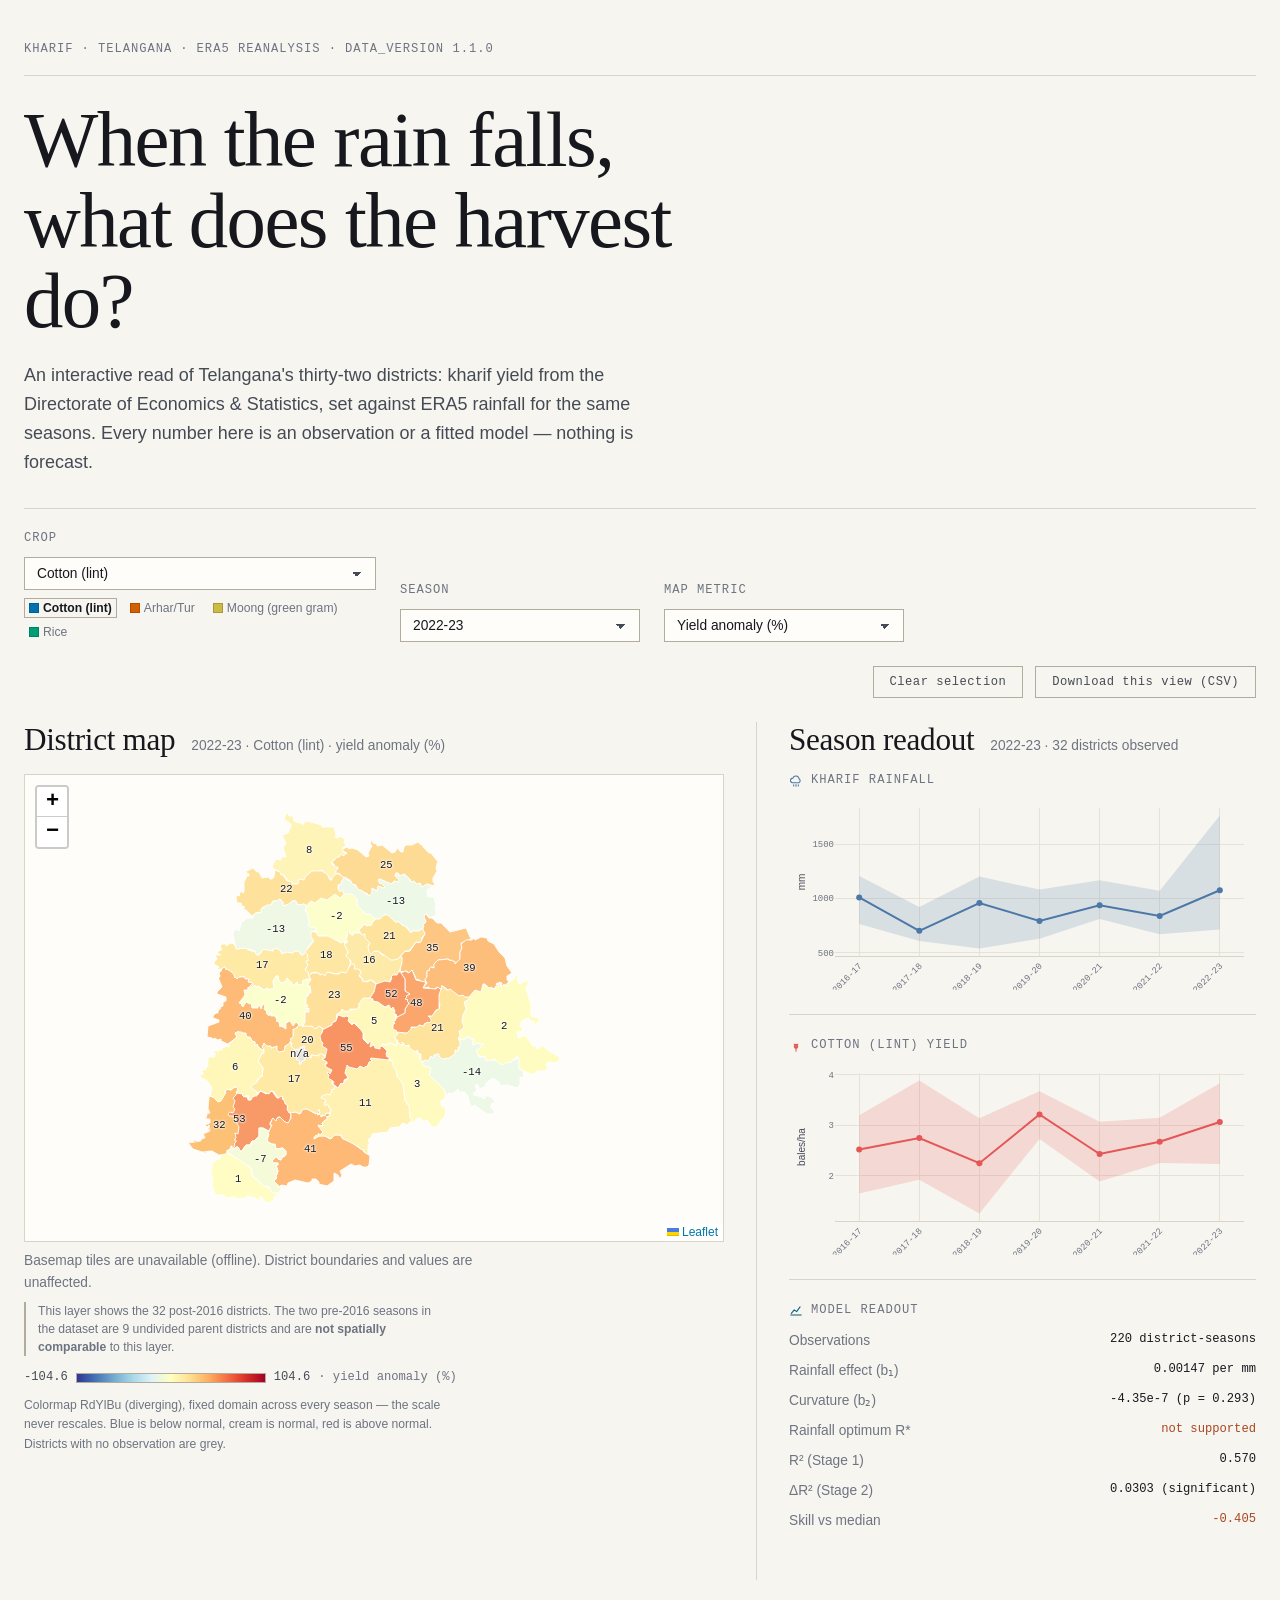
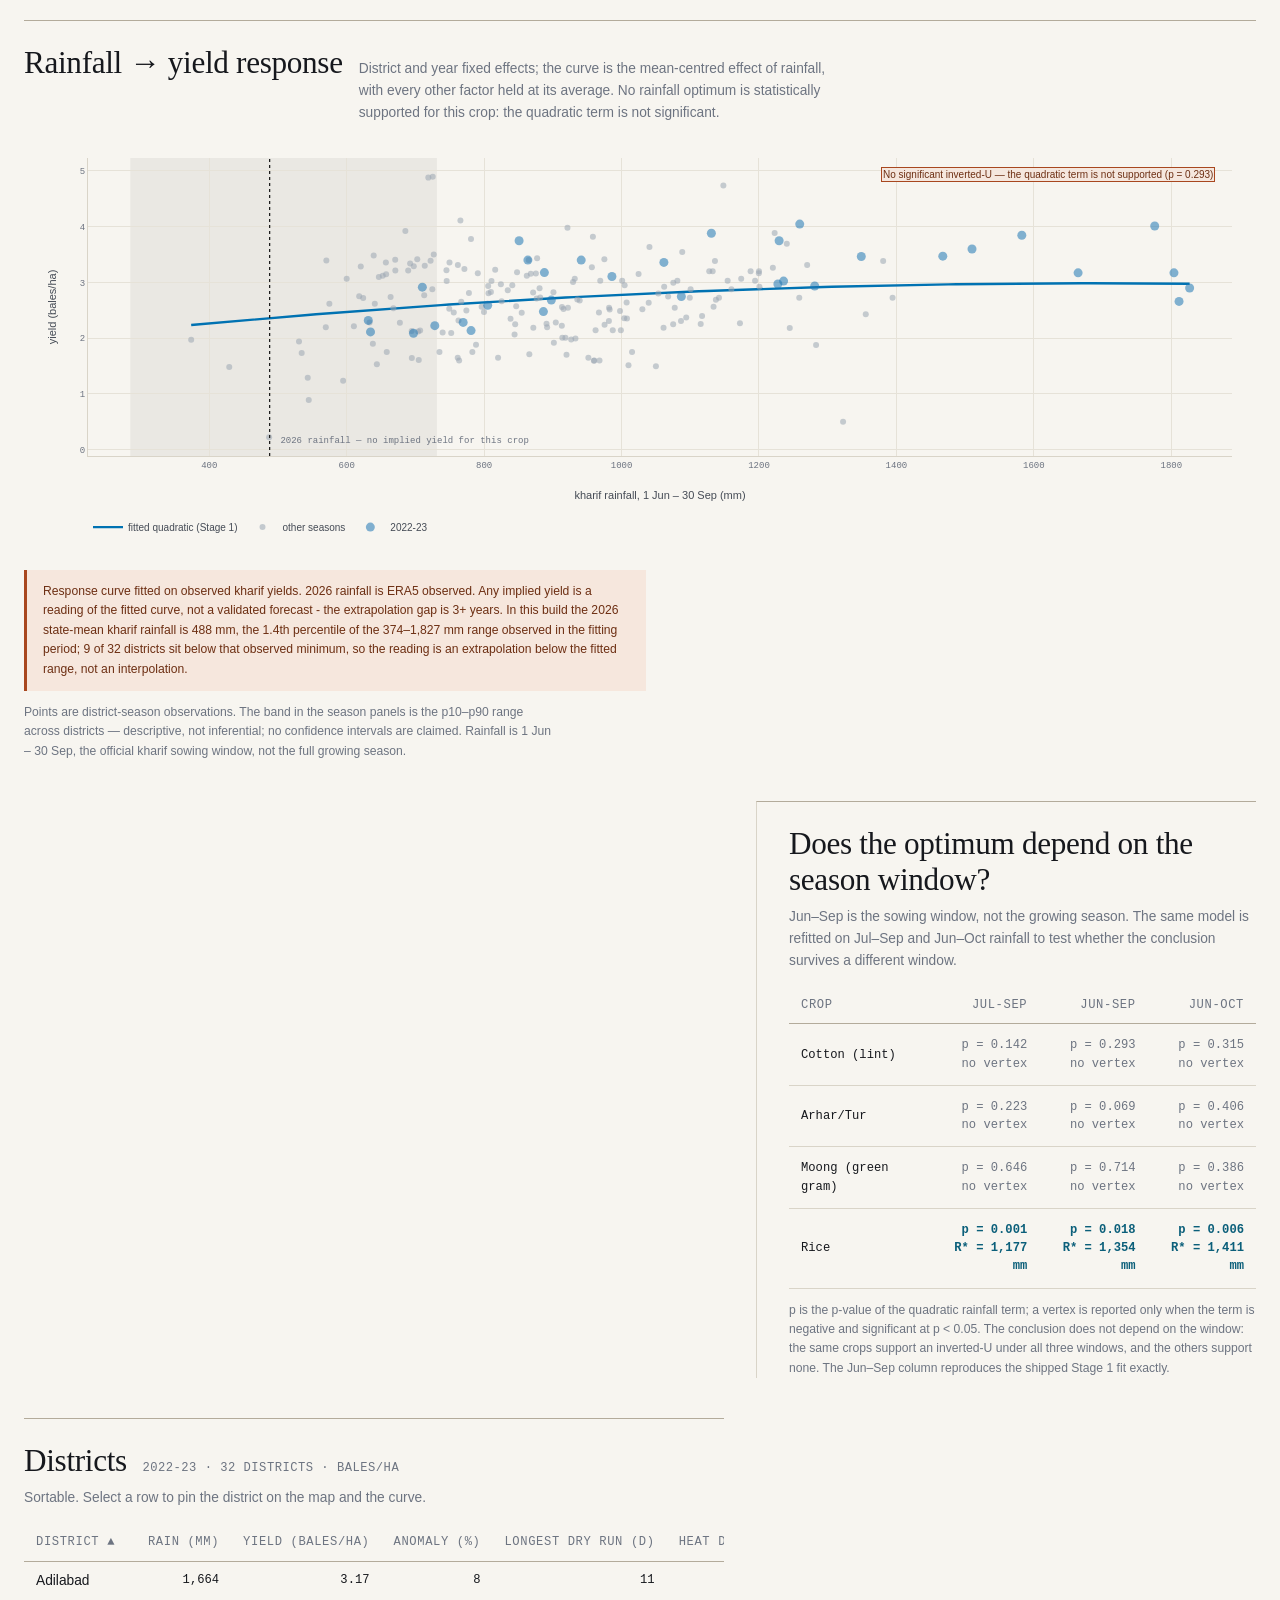
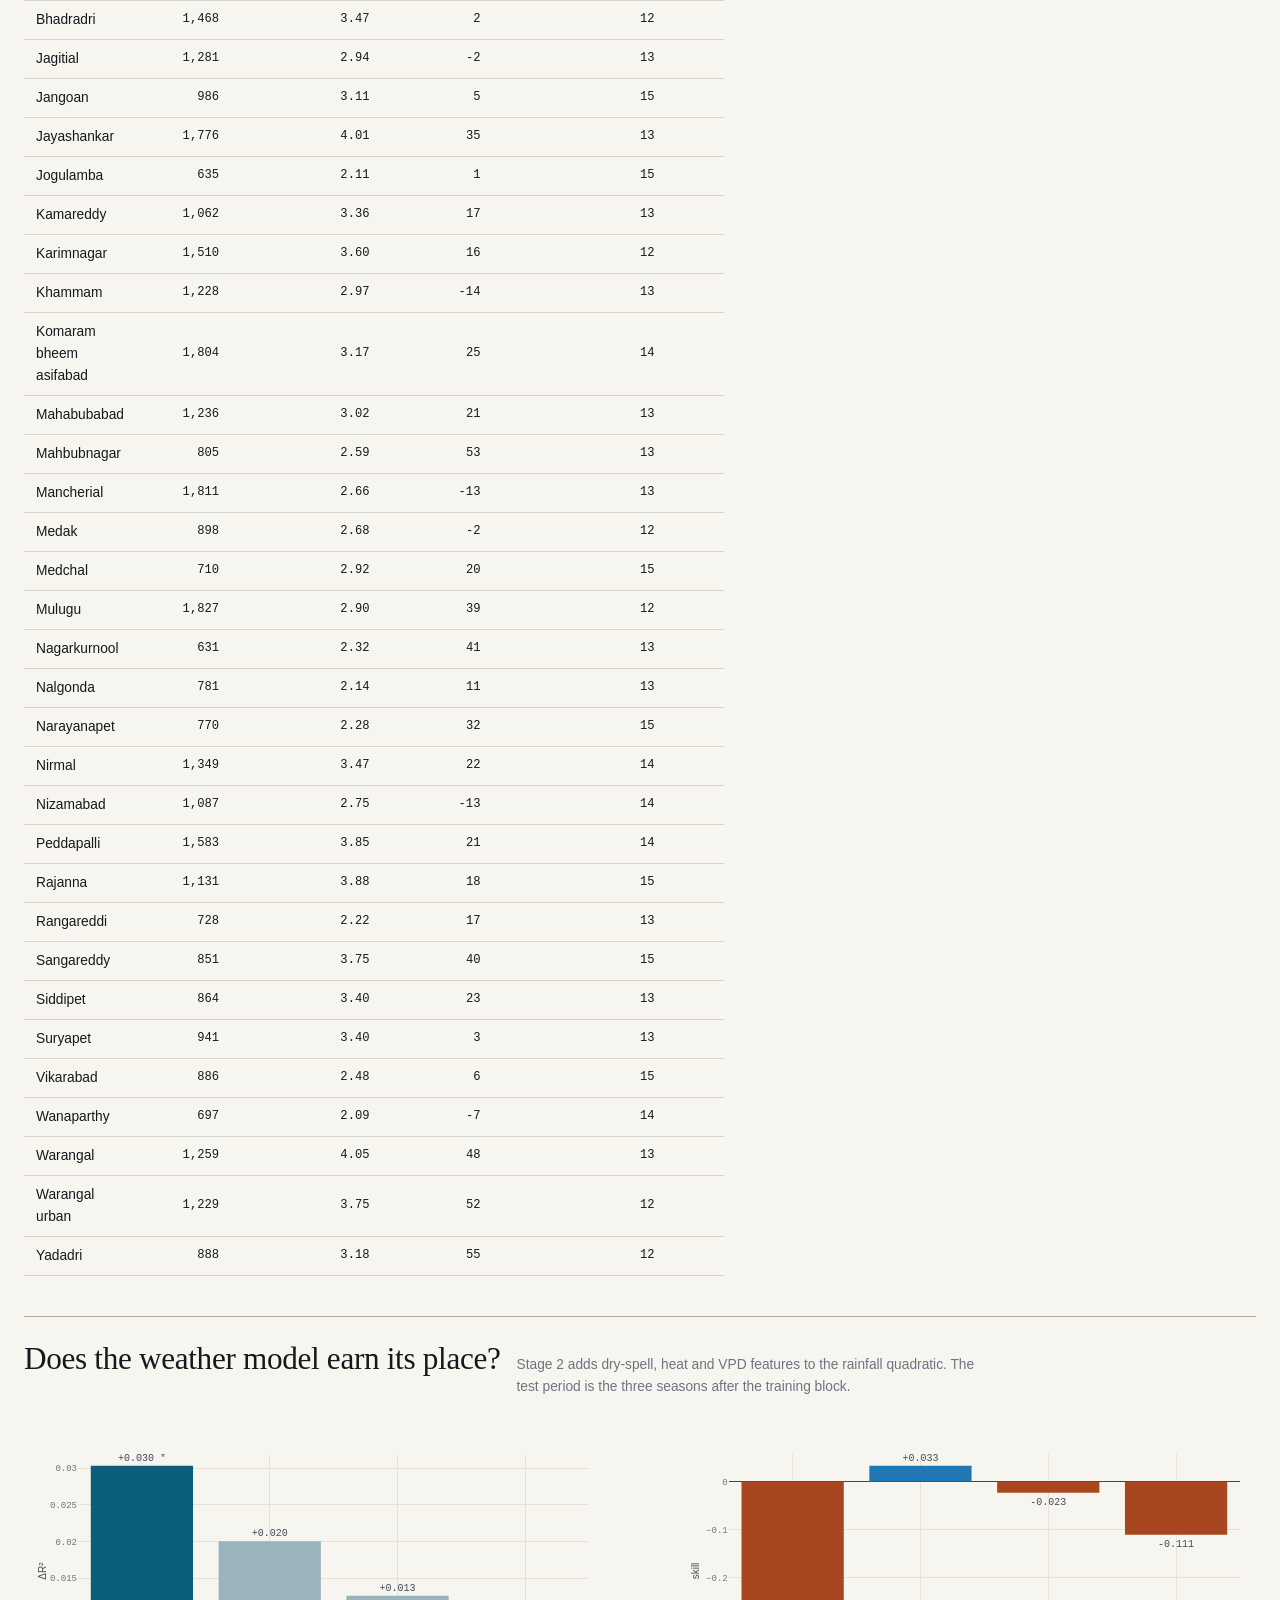
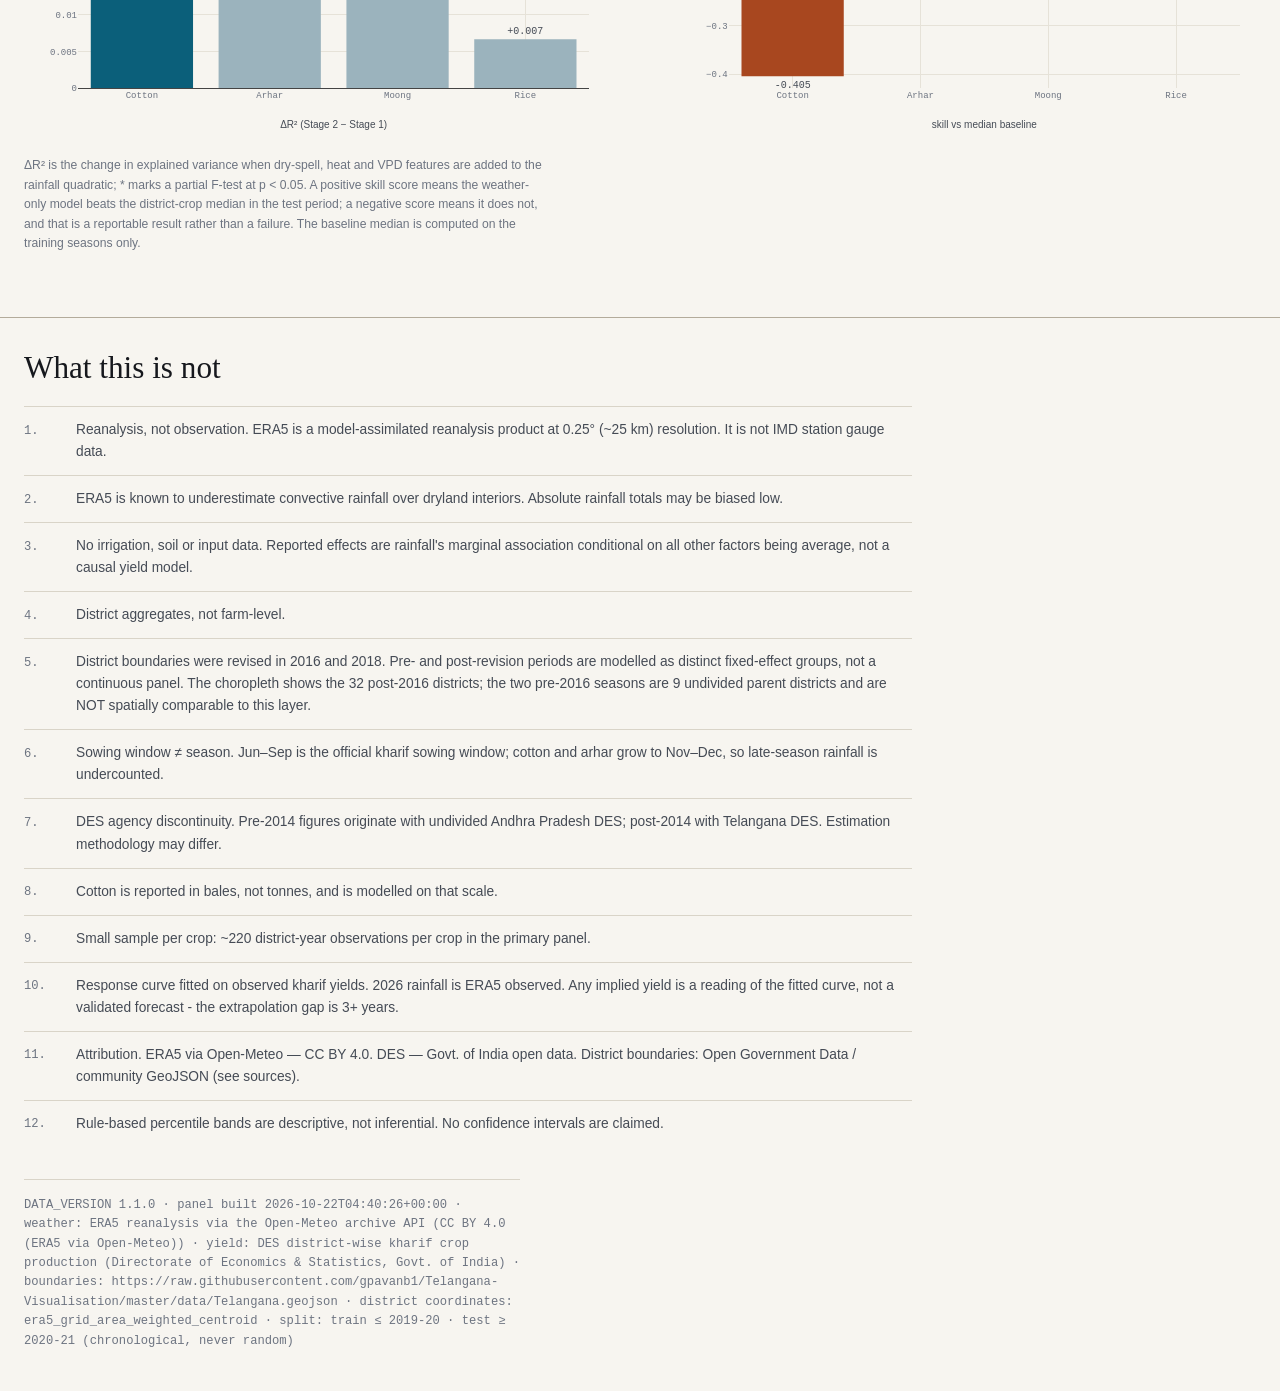
==== commit c87436b2: "feat: publish the 2026 implied yield only where it is defensible, and only as a band Implements the " ====
--- a/dashboard/index.html
+++ b/dashboard/index.html
@@ -30,6 +30,7 @@
     <div class="control">
       <label for="cropSelect">Crop</label>
       <select id="cropSelect"></select>
+      <div id="cropStrip" class="cropstrip" role="group" aria-label="Crop identity colour"></div>
     </div>
     <div class="control">
       <label for="seasonSelect">Season</label>
@@ -60,6 +61,9 @@
     </div>
     <div id="map" role="application"
          aria-label="Choropleth map of Telangana districts. The table below carries the same values in text form."></div>
+    <p class="section-note section-note--boundary" id="mapBoundaryNote">This layer shows the 32
+      post-2016 districts. The two pre-2016 seasons in the dataset are 9 undivided parent
+      districts and are <strong>not spatially comparable</strong> to this layer.</p>
     <div class="legend" id="mapLegend">
       <div class="legend__scale" id="legendScale"></div>
       <p class="legend__caption" id="legendCaption">—</p>
--- a/dashboard/assets/styles.css
+++ b/dashboard/assets/styles.css
@@ -194,6 +194,55 @@
   margin-left: auto;
 }
 
+/* Crop identity strip (SRS §7.1, Okabe-Ito). One fixed colour per crop,
+   shown here so the same colour is recognisable in the curve, the series and
+   the selector. Clicking a chip switches crop. */
+.cropstrip {
+  display: flex;
+  flex-wrap: wrap;
+  gap: var(--space-1) var(--space-2);
+  max-width: 22rem;
+}
+
+.cropchip {
+  display: inline-flex;
+  align-items: center;
+  gap: var(--space-1);
+  font-family: var(--font-body);
+  font-size: var(--text-xs);
+  color: var(--color-ink-muted);
+  background: transparent;
+  border: 1px solid transparent;
+  border-radius: 0;
+  padding: 2px 4px;
+  cursor: pointer;
+  transition: color 120ms ease, border-color 120ms ease;
+}
+
+.cropchip:hover {
+  color: var(--color-ink);
+  border-color: var(--color-rule);
+}
+
+.cropchip:focus-visible {
+  outline: 2px solid var(--color-ink);
+  outline-offset: 1px;
+}
+
+.cropchip--on {
+  color: var(--color-ink);
+  font-weight: 600;
+  border-color: var(--color-rule-strong);
+}
+
+.cropchip__swatch {
+  display: inline-block;
+  width: 10px;
+  height: 10px;
+  flex: 0 0 10px;
+  border: 1px solid rgba(0, 0, 0, 0.18);
+}
+
 .ghost-btn {
   font-family: var(--font-mono);
   font-size: var(--text-xs);
@@ -315,6 +364,17 @@
   font-size: var(--text-sm);
   color: var(--color-ink-muted);
   max-width: 62ch;
+}
+
+/* The 2016 boundary discontinuity must be visible on the map itself, not
+   only in the disclosure list: a viewer who does not know it will misread
+   the choropleth. */
+.section-note--boundary {
+  margin-top: var(--space-2);
+  padding-left: var(--space-3);
+  border-left: 2px solid var(--color-rule-strong);
+  font-size: var(--text-xs);
+  line-height: 1.5;
 }
 
 .section-note--inline {
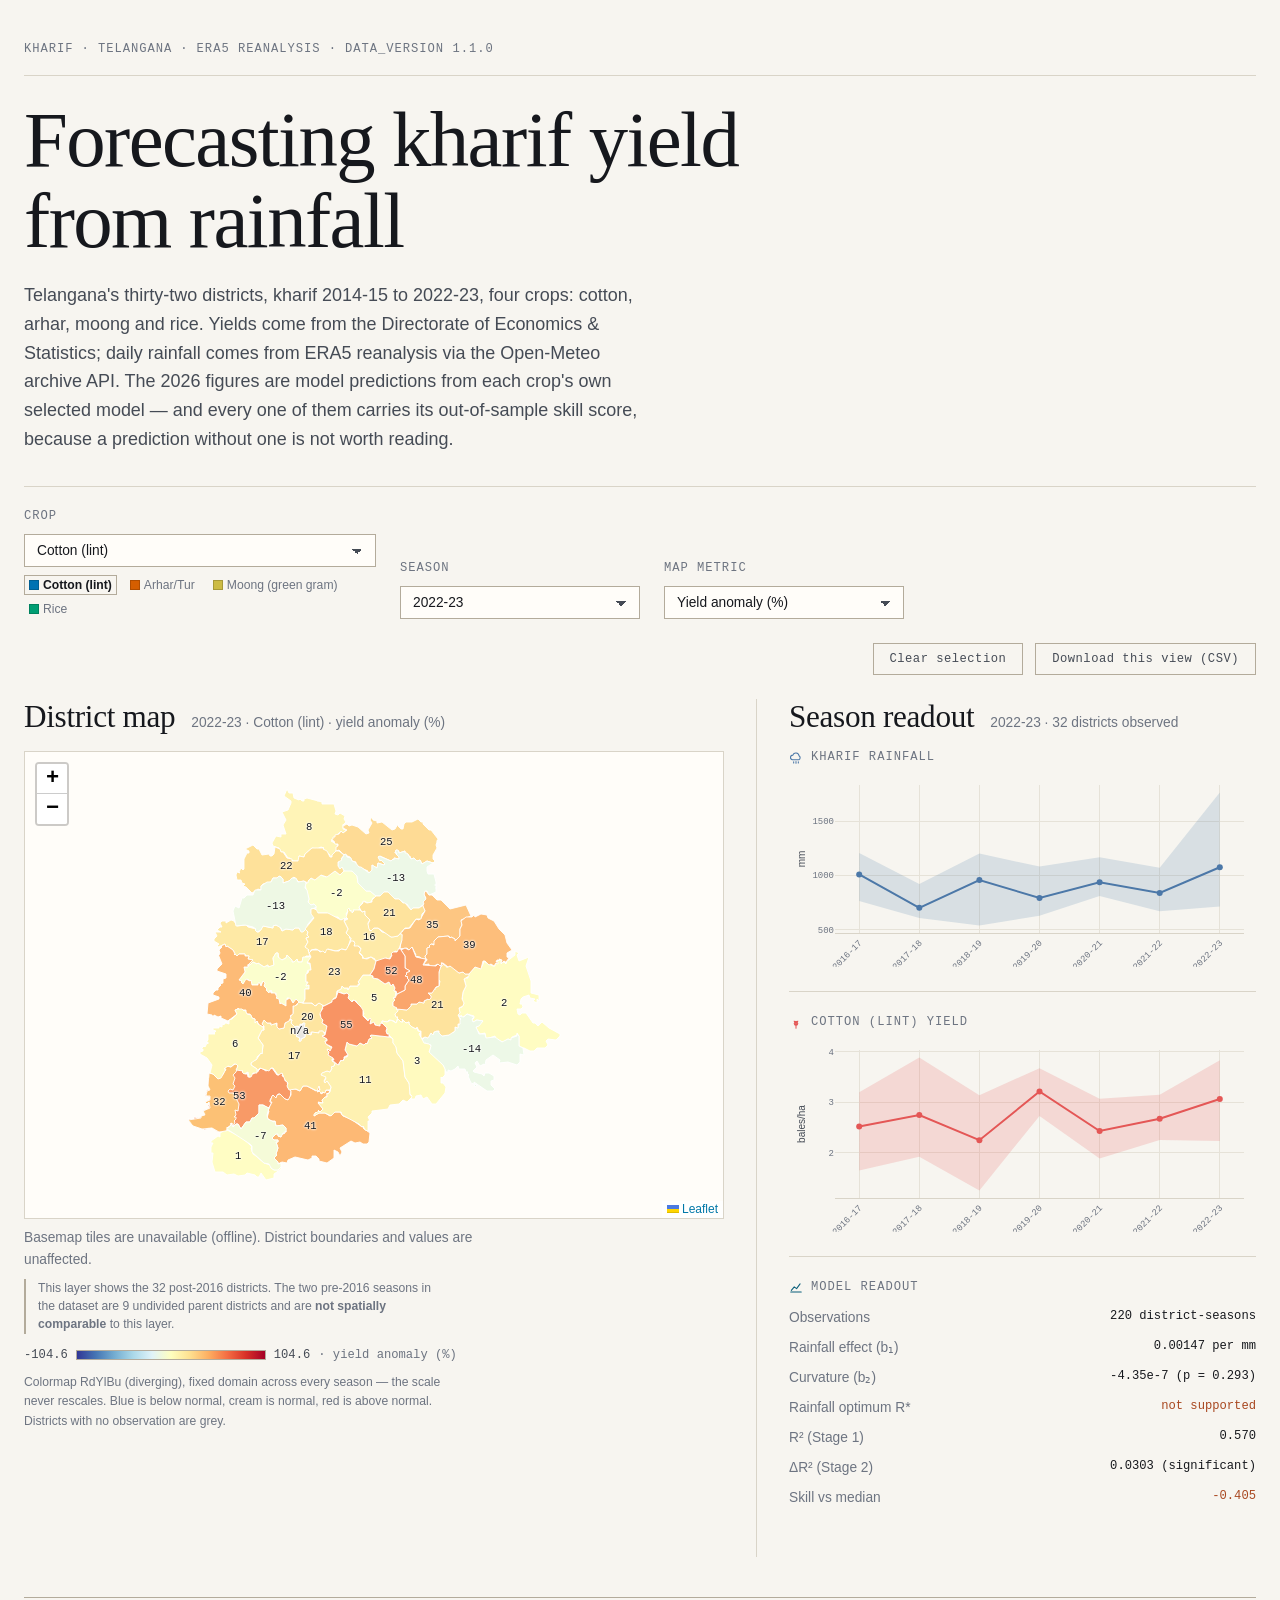
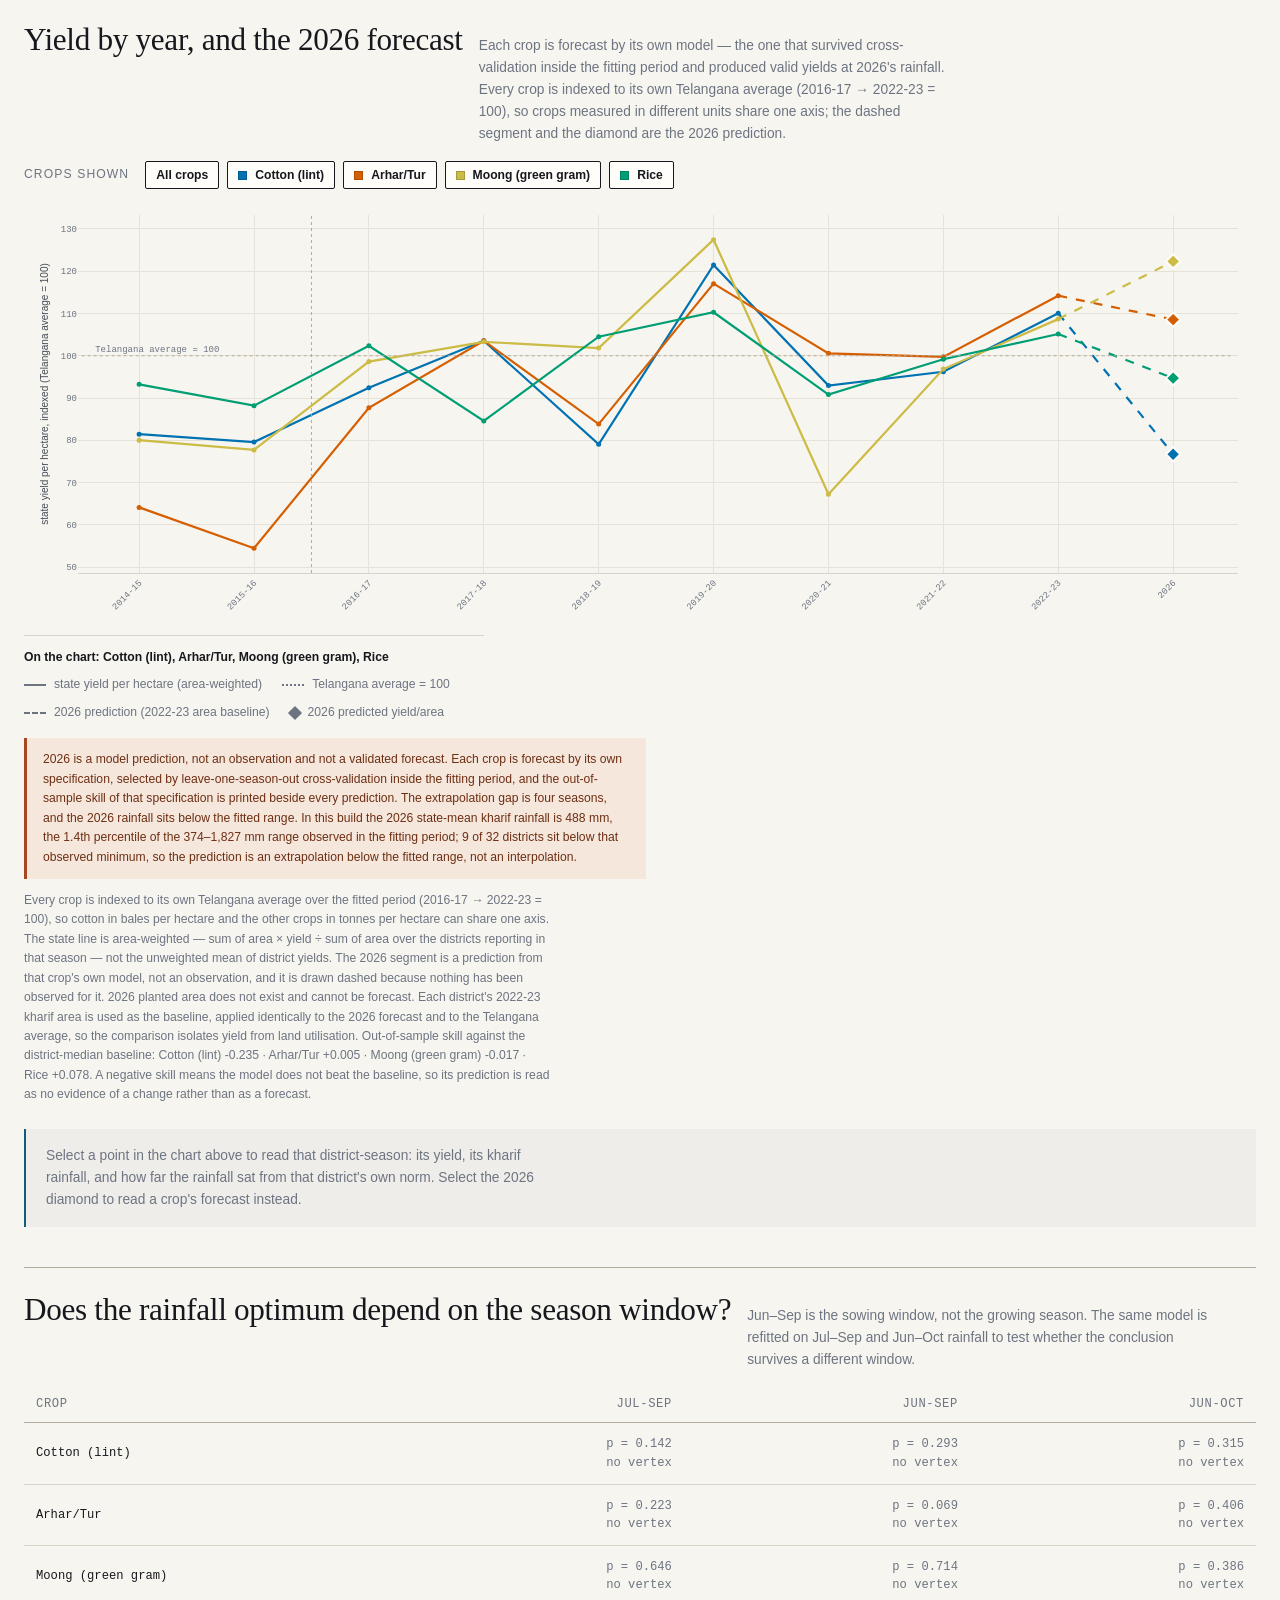
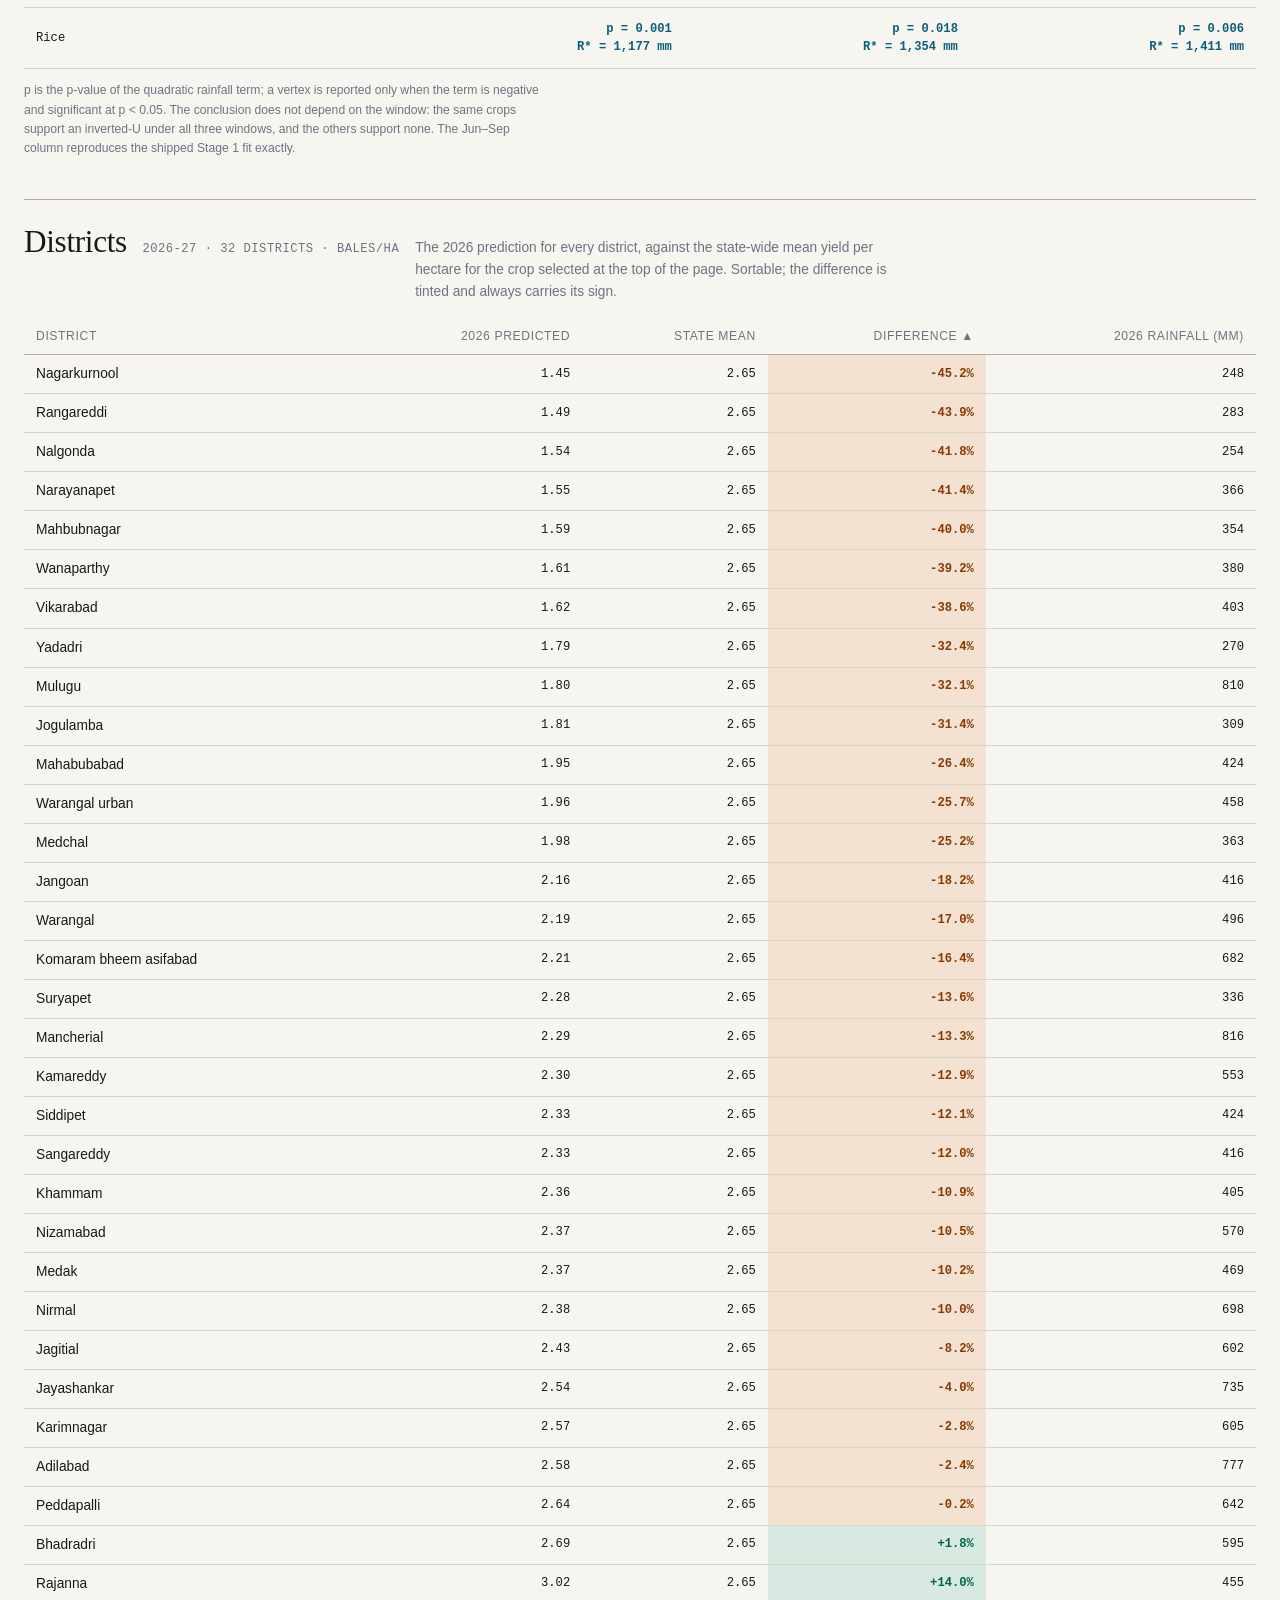
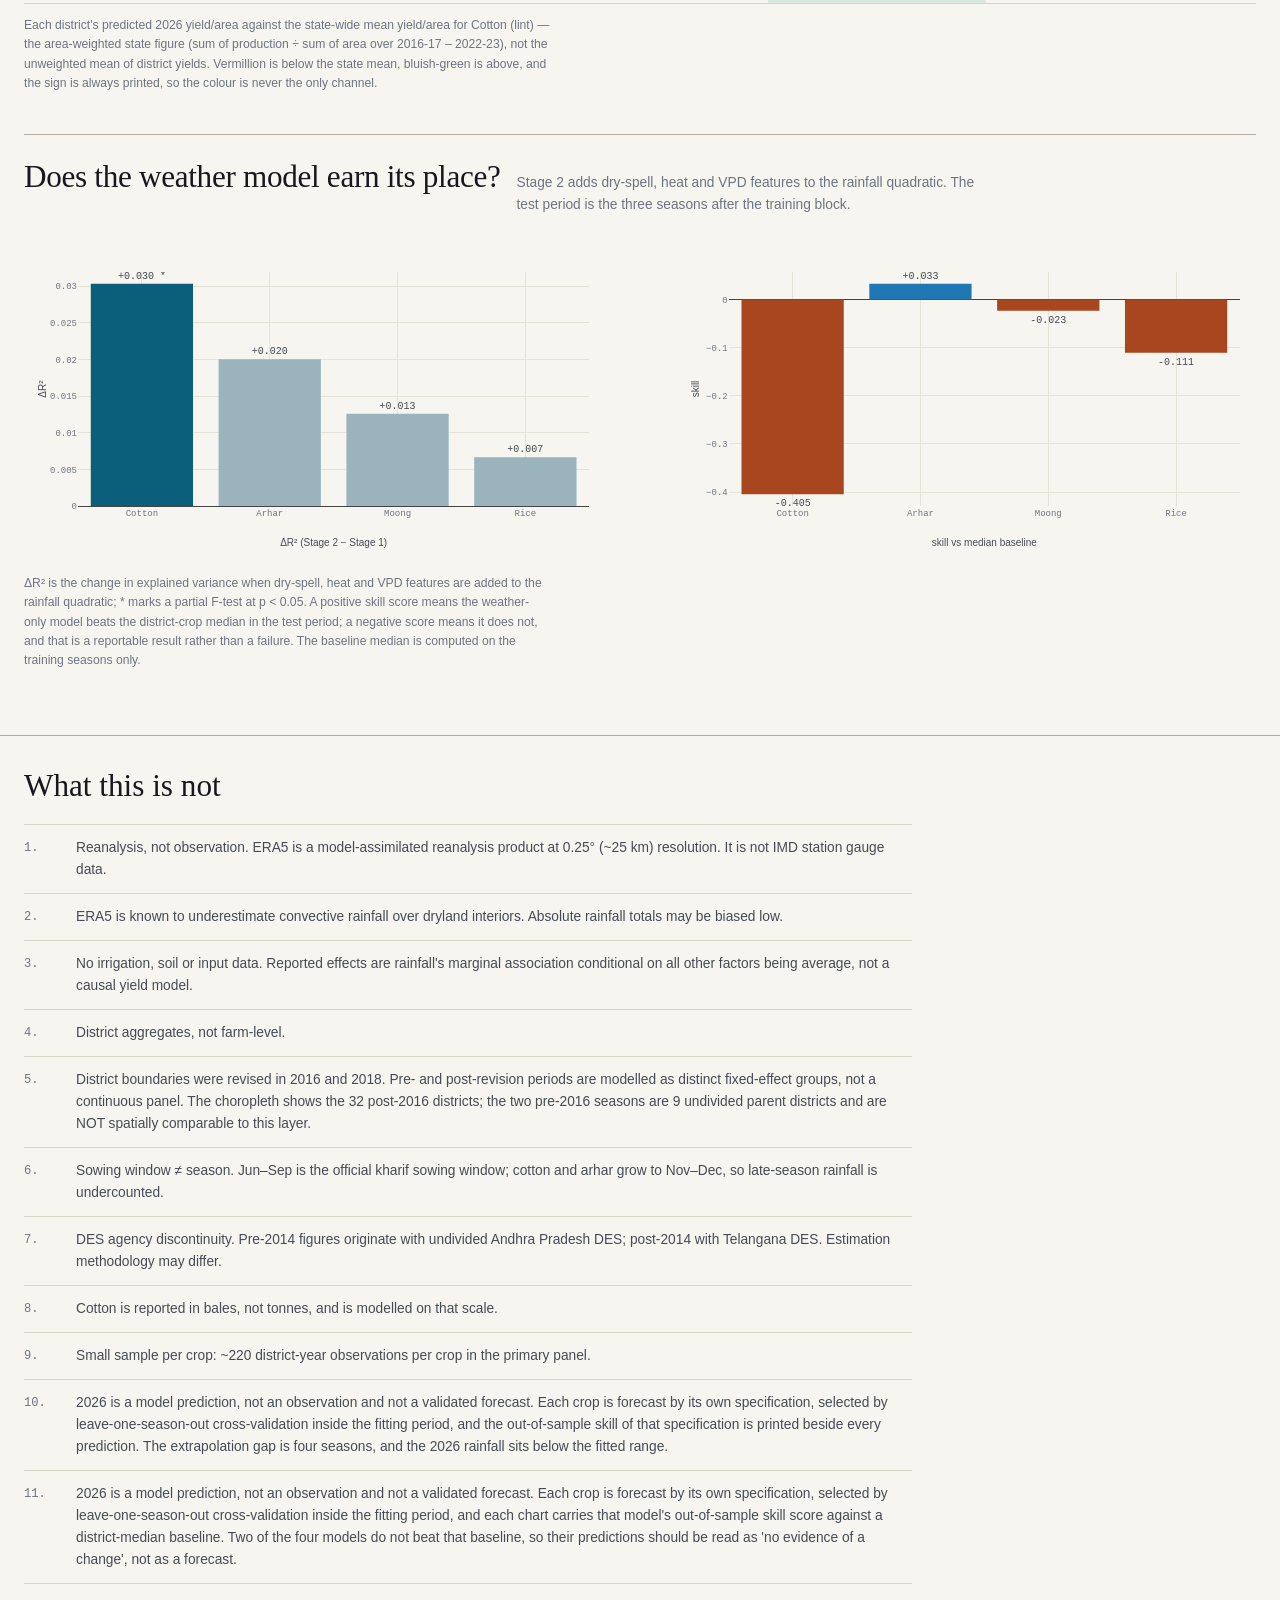
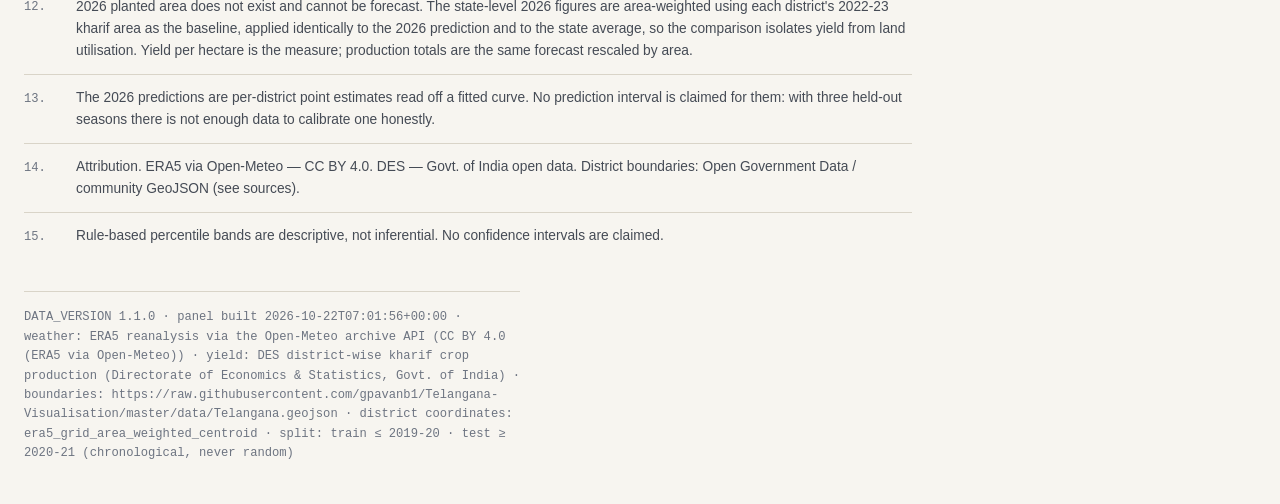
==== commit 4acc4df6: "feat: lead the dashboard with the forecast, in one indexed chart The "Rainfall -> yield response" se" ====
--- a/dashboard/index.html
+++ b/dashboard/index.html
@@ -17,13 +17,16 @@
     <span>Kharif</span><span aria-hidden="true">·</span><span>Telangana</span><span aria-hidden="true">·</span><span>ERA5 reanalysis</span><span aria-hidden="true">·</span><span>DATA_VERSION <span id="dataVersion">—</span></span>
   </div>
 
-  <h1>When the rain falls,<br>what does the harvest do?</h1>
+  <h1>Forecasting kharif yield<br>from rainfall</h1>
 
   <p class="standfirst">
-    An interactive read of Telangana's thirty-two districts: kharif yield from the
-    Directorate of Economics &amp; Statistics, set against ERA5 rainfall for the
-    same seasons. Every number here is an observation or a fitted model — nothing
-    is forecast.
+    Telangana's thirty-two districts, kharif 2014-15 to 2022-23, four crops:
+    cotton, arhar, moong and rice. Yields come from the Directorate of
+    Economics &amp; Statistics; daily rainfall comes from ERA5 reanalysis via
+    the Open-Meteo archive API. The 2026 figures are model predictions from
+    each crop's own selected model — and every one of them carries its
+    out-of-sample skill score, because a prediction without one is not worth
+    reading.
   </p>
 
   <div class="controls" role="group" aria-label="Analysis controls">
@@ -99,22 +102,44 @@
     </div>
   </aside>
 
-  <!-- ── response curve ──────────────────────────────────────────────── -->
-  <section class="region region--curve" aria-labelledby="curveHead">
-    <div class="section-head">
-      <h2 id="curveHead">Rainfall → yield response</h2>
-      <p class="section-note" id="curveNote">—</p>
-    </div>
-    <div id="curveChart" class="chart chart--lg" role="img"
-         aria-label="Scatter of kharif rainfall against yield with the fitted quadratic response curve and the rainfall optimum where one is statistically supported."></div>
+  <!-- ── forecast ──────────────────────────────────────────────────────── -->
+  <section class="region region--forecast" aria-labelledby="forecastHead">
+    <div class="section-head">
+      <h2 id="forecastHead">Yield by year, and the 2026 forecast</h2>
+      <p class="section-note">Each crop is forecast by its own model — the one that
+        survived cross-validation inside the fitting period and produced valid yields at
+        2026's rainfall. Every crop is indexed to its own Telangana average
+        (2016-17 → 2022-23 = 100), so crops measured in different units share one axis;
+        the dashed segment and the diamond are the 2026 prediction.</p>
+    </div>
+
+    <div class="forecast-controls">
+      <span class="forecast-controls__label" id="forecastTicksLabel">Crops shown</span>
+      <div class="forecast-ticks" id="forecastTicks" role="group"
+           aria-labelledby="forecastTicksLabel"></div>
+    </div>
+
+    <div id="forecastChart" class="chart chart--lg" role="img"
+         aria-label="Line chart of the state yield per hectare for each crop by season, indexed to the Telangana average, with the 2026 prediction drawn as a dashed segment ending in a diamond."></div>
+
+    <p class="forecast-legend" id="forecastLegend"></p>
     <p class="disclaimer" id="markerDisclaimer" hidden></p>
-    <p class="chart-foot" id="curveFoot">—</p>
+    <p class="chart-foot" id="forecastFoot">—</p>
+
+    <div class="forecast-detail" id="forecastDetail" aria-live="polite">
+      <p class="forecast-detail__empty" id="forecastDetailEmpty">
+        Select a point in the chart above to read that district-season: its yield, its
+        kharif rainfall, and how far the rainfall sat from that district's own norm.
+        Select the 2026 diamond to read a crop's forecast instead.
+      </p>
+      <dl class="forecast-detail__body" id="forecastDetailBody" hidden></dl>
+    </div>
   </section>
 
   <!-- ── window sensitivity ────────────────────────────────────────────── -->
   <section class="region region--window" aria-labelledby="windowHead">
     <div class="section-head">
-      <h2 id="windowHead">Does the optimum depend on the season window?</h2>
+      <h2 id="windowHead">Does the rainfall optimum depend on the season window?</h2>
       <p class="section-note">Jun–Sep is the sowing window, not the growing season. The same model is refitted on Jul–Sep and Jun–Oct rainfall to test whether the conclusion survives a different window.</p>
     </div>
     <div class="table-wrap">
@@ -126,27 +151,29 @@
     <p class="chart-foot" id="windowFoot">—</p>
   </section>
 
-  <!-- ── table ───────────────────────────────────────────────────────── -->
-  <section class="region region--table" aria-labelledby="tableHead">
-    <div class="section-head">
-      <h2 id="tableHead">Districts <span class="section-note section-note--inline" id="tableSubtitle">—</span></h2>
-      <p class="section-note">Sortable. Select a row to pin the district on the map and the curve.</p>
+  <!-- ── 2026 forecast table ───────────────────────────────────────────── -->
+  <section class="region region--forecasttable" aria-labelledby="forecastTableHead">
+    <div class="section-head">
+      <h2 id="forecastTableHead">Districts <span class="section-note section-note--inline" id="forecastTableSubtitle">—</span></h2>
+      <p class="section-note">The 2026 prediction for every district, against the
+        state-wide mean yield per hectare for the crop selected at the top of the page.
+        Sortable; the difference is tinted and always carries its sign.</p>
     </div>
     <div class="table-wrap">
-      <table id="districtTable">
+      <table id="forecastTable">
         <thead>
           <tr>
             <th scope="col" data-sort="label">District</th>
-            <th scope="col" data-sort="rain" class="num">Rain (mm)</th>
-            <th scope="col" data-sort="yield" class="num">Yield</th>
-            <th scope="col" data-sort="anomaly" class="num">Anomaly (%)</th>
-            <th scope="col" data-sort="dry" class="num">Longest dry run (d)</th>
-            <th scope="col" data-sort="heat" class="num">Heat days</th>
+            <th scope="col" data-sort="pred" class="num">2026 predicted</th>
+            <th scope="col" data-sort="state" class="num">State mean</th>
+            <th scope="col" data-sort="diff" class="num">Difference</th>
+            <th scope="col" data-sort="rain" class="num">2026 rainfall (mm)</th>
           </tr>
         </thead>
         <tbody></tbody>
       </table>
     </div>
+    <p class="chart-foot" id="forecastTableFoot">—</p>
   </section>
 
   <!-- ── model comparison ────────────────────────────────────────────── -->
--- a/dashboard/assets/styles.css
+++ b/dashboard/assets/styles.css
@@ -133,7 +133,7 @@
   line-height: 1.02;
   letter-spacing: -0.02em;
   margin: var(--space-6) 0 var(--space-5);
-  max-width: 18ch;
+  max-width: 24ch;
   overflow-wrap: break-word;
   hyphens: auto;
 }
@@ -290,24 +290,200 @@
   padding-left: var(--space-8);
 }
 
-.region--curve {
+.region--window {
   grid-column: 1 / -1;
   border-top: 1px solid var(--color-rule-strong);
   padding-top: var(--space-6);
 }
 
-.region--table {
-  grid-column: 1;
+/* ── the 2026 forecast ─────────────────────────────────────────────────── */
+.region--forecast {
+  grid-column: 1 / -1;
   border-top: 1px solid var(--color-rule-strong);
   padding-top: var(--space-6);
 }
 
-.region--window {
-  grid-column: 2;
+.region--forecasttable {
+  grid-column: 1 / -1;
   border-top: 1px solid var(--color-rule-strong);
-  border-left: 1px solid var(--color-rule);
   padding-top: var(--space-6);
-  padding-left: var(--space-8);
+}
+
+/* the crop selector: "All" plus one tick per crop */
+.forecast-controls {
+  display: flex;
+  flex-wrap: wrap;
+  align-items: center;
+  gap: var(--space-2) var(--space-4);
+  margin-bottom: var(--space-4);
+}
+
+.forecast-controls__label {
+  font-size: var(--text-xs);
+  text-transform: uppercase;
+  letter-spacing: 0.09em;
+  color: var(--color-ink-muted);
+}
+
+.forecast-ticks {
+  display: flex;
+  flex-wrap: wrap;
+  gap: var(--space-2);
+}
+
+.forecast-tick {
+  display: inline-flex;
+  align-items: center;
+  gap: var(--space-2);
+  min-height: 28px;
+  padding: 3px 10px;
+  border: 1px solid var(--color-rule-strong);
+  border-radius: 2px;
+  background: transparent;
+  font-family: var(--font-body);
+  font-size: var(--text-xs);
+  color: var(--color-ink-muted);
+  cursor: pointer;
+}
+
+.forecast-tick:hover {
+  border-color: var(--color-ink-muted);
+  color: var(--color-ink);
+}
+
+.forecast-tick--on {
+  border-color: var(--color-ink);
+  color: var(--color-ink);
+  background: var(--color-surface);
+  font-weight: 600;
+}
+
+.forecast-tick__swatch {
+  width: 9px;
+  height: 9px;
+  flex: 0 0 9px;
+  border: 1px solid rgba(0, 0, 0, 0.18);
+}
+
+/* one shared legend for the chart, rather than one per panel */
+.forecast-legend {
+  display: flex;
+  flex-wrap: wrap;
+  gap: var(--space-2) var(--space-5);
+  margin-top: var(--space-4);
+  padding-top: var(--space-3);
+  border-top: 1px solid var(--color-rule);
+  font-size: var(--text-xs);
+  color: var(--color-ink-muted);
+}
+
+.forecast-legend__item {
+  display: inline-flex;
+  align-items: center;
+  gap: var(--space-2);
+}
+
+.forecast-legend__item--head {
+  font-weight: 600;
+  color: var(--color-ink);
+}
+
+.forecast-legend__swatch {
+  width: 9px;
+  height: 9px;
+  flex: 0 0 9px;
+  border-radius: 50%;
+  background: #9aa1ab;
+}
+
+.forecast-legend__swatch--crop {
+  background: #6d7481;
+}
+
+.forecast-legend__line,
+.forecast-legend__dash,
+.forecast-legend__dot {
+  width: 22px;
+  flex: 0 0 22px;
+  border-top: 2px solid #6d7481;
+}
+
+.forecast-legend__dash {
+  border-top-style: dashed;
+}
+
+.forecast-legend__dot {
+  border-top-style: dotted;
+}
+
+.forecast-legend__diamond {
+  width: 10px;
+  height: 10px;
+  flex: 0 0 10px;
+  background: #6d7481;
+  transform: rotate(45deg);
+}
+
+/* the point-detail panel under the forecast grid */
+.forecast-detail {
+  margin-top: var(--space-6);
+  padding: var(--space-4) var(--space-5);
+  border-left: 2px solid var(--color-accent);
+  background: var(--color-surface-sunken, rgba(22, 24, 29, 0.03));
+}
+
+.forecast-detail__empty {
+  font-size: var(--text-sm);
+  color: var(--color-ink-muted);
+  margin: 0;
+}
+
+.forecast-detail__body {
+  display: grid;
+  grid-template-columns: repeat(auto-fit, minmax(11rem, 1fr));
+  gap: var(--space-3) var(--space-6);
+  margin: 0;
+}
+
+.forecast-detail__body div {
+  min-width: 0;
+}
+
+.forecast-detail__body dt {
+  font-family: var(--font-mono);
+  font-size: var(--text-xs);
+  letter-spacing: 0.06em;
+  text-transform: uppercase;
+  color: var(--color-ink-muted);
+}
+
+.forecast-detail__body dd {
+  margin: 0;
+  font-size: var(--text-sm);
+  color: var(--color-ink);
+  font-variant-numeric: tabular-nums;
+}
+
+/* the difference tint in the forecast table: vermillion for below the state
+   mean, bluish-green for above. The sign is always printed as well, so the
+   colour is never the only channel. */
+.diff-cell {
+  font-variant-numeric: tabular-nums;
+  font-weight: 600;
+}
+
+.diff-cell--down {
+  background: rgba(213, 94, 0, 0.13);
+  color: #8a3a00;
+}
+
+.diff-cell--up {
+  background: rgba(0, 158, 115, 0.13);
+  color: #00674b;
+}
+
+.diff-cell--flat {
+  color: var(--color-ink-muted);
 }
 
 /* the window-sensitivity table: a compact matrix, not a card */
@@ -552,15 +728,9 @@
    ============================================================================= */
 .table-wrap { overflow-x: auto; }
 
-#districtTable {
-  width: 100%;
-  border-collapse: collapse;
-  font-size: var(--text-sm);
-}
-
-#districtTable th {
+/* the 2026 forecast table */
+#forecastTable th {
   text-align: left;
-  font-family: var(--font-mono);
   font-size: var(--text-xs);
   font-weight: 500;
   letter-spacing: 0.05em;
@@ -573,27 +743,32 @@
   user-select: none;
 }
 
-#districtTable th.num, #districtTable td.num { text-align: right; }
-
-#districtTable th[aria-sort="ascending"]::after { content: " ▲"; }
-#districtTable th[aria-sort="descending"]::after { content: " ▼"; }
-
-#districtTable td {
+#forecastTable th.num,
+#forecastTable td.num { text-align: right; }
+
+#forecastTable th[aria-sort="ascending"]::after { content: " ▲"; }
+#forecastTable th[aria-sort="descending"]::after { content: " ▼"; }
+
+#forecastTable td {
   padding: var(--space-2) var(--space-3);
   border-bottom: 1px solid var(--color-rule);
   font-variant-numeric: tabular-nums;
 }
 
-#districtTable td.num { font-family: var(--font-mono); font-size: var(--text-xs); }
-
-#districtTable tbody tr { cursor: pointer; }
-#districtTable tbody tr:hover { background: var(--color-accent-soft); }
-#districtTable tbody tr.is-pinned {
-  background: var(--color-accent-soft);
-  box-shadow: inset 3px 0 0 var(--color-accent);
-}
-
-#districtTable tbody tr.is-empty td { color: var(--color-ink-muted); font-style: italic; }
+#forecastTable td.num { font-family: var(--font-mono); font-size: var(--text-xs); }
+
+#forecastTable tbody tr { cursor: pointer; }
+#forecastTable tbody tr:hover { background: var(--color-accent-soft); }
+#forecastTable tbody tr:focus-visible {
+  outline: 2px solid var(--color-accent);
+  outline-offset: -2px;
+}
+
+#forecastTable {
+  width: 100%;
+  border-collapse: collapse;
+  font-size: var(--text-sm);
+}
 
 /* =============================================================================
    colophon
@@ -656,10 +831,10 @@
   }
   .region--map,
   .region--readout,
-  .region--curve,
-  .region--table,
   .region--window,
-  .region--stats {
+  .region--stats,
+  .region--forecast,
+  .region--forecasttable {
     grid-column: 1;
     grid-row: auto;
     border-left: none;
@@ -669,6 +844,12 @@
   .control select { min-width: 11rem; }
 }
 
+@media (max-width: 760px) {
+  .forecast-controls {
+    align-items: flex-start;
+  }
+}
+
 @media (max-width: 620px) {
   .masthead { padding: var(--space-6) var(--space-4) var(--space-4); }
   main { padding: 0 var(--space-4); }
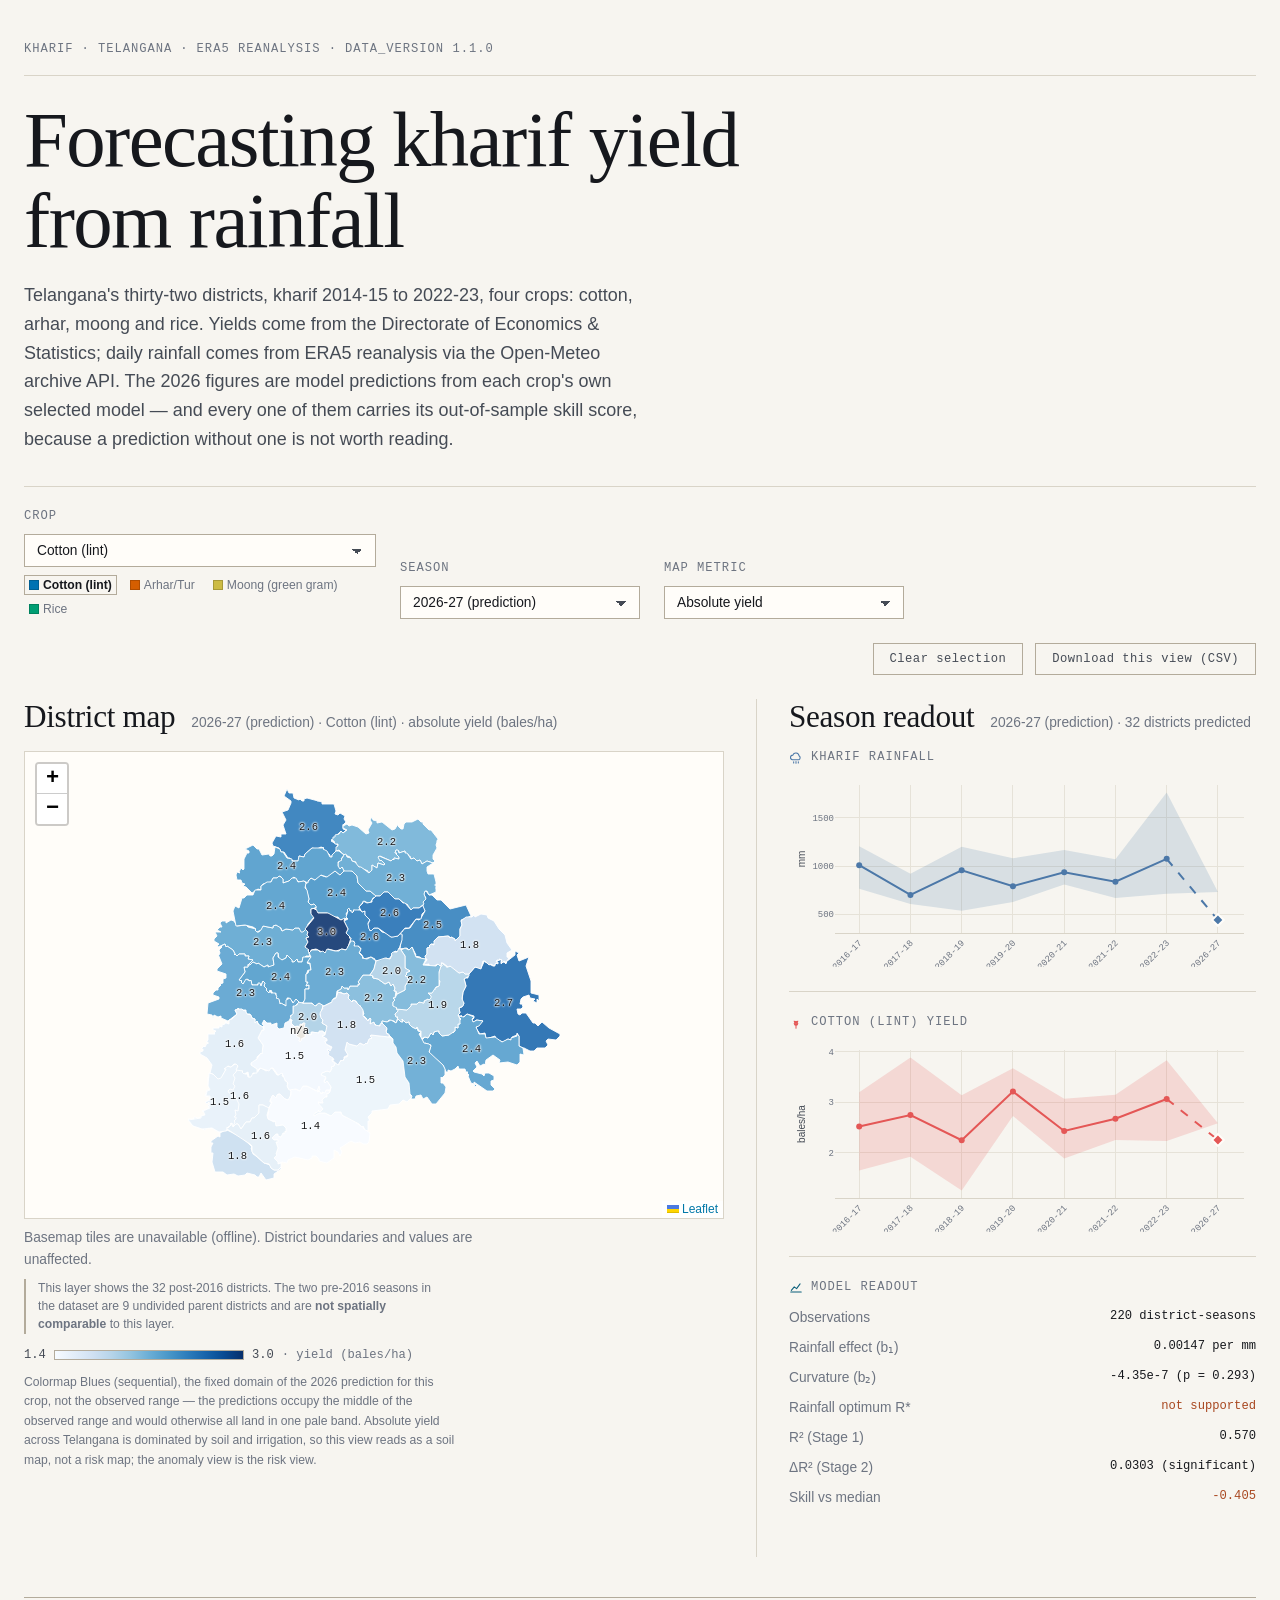
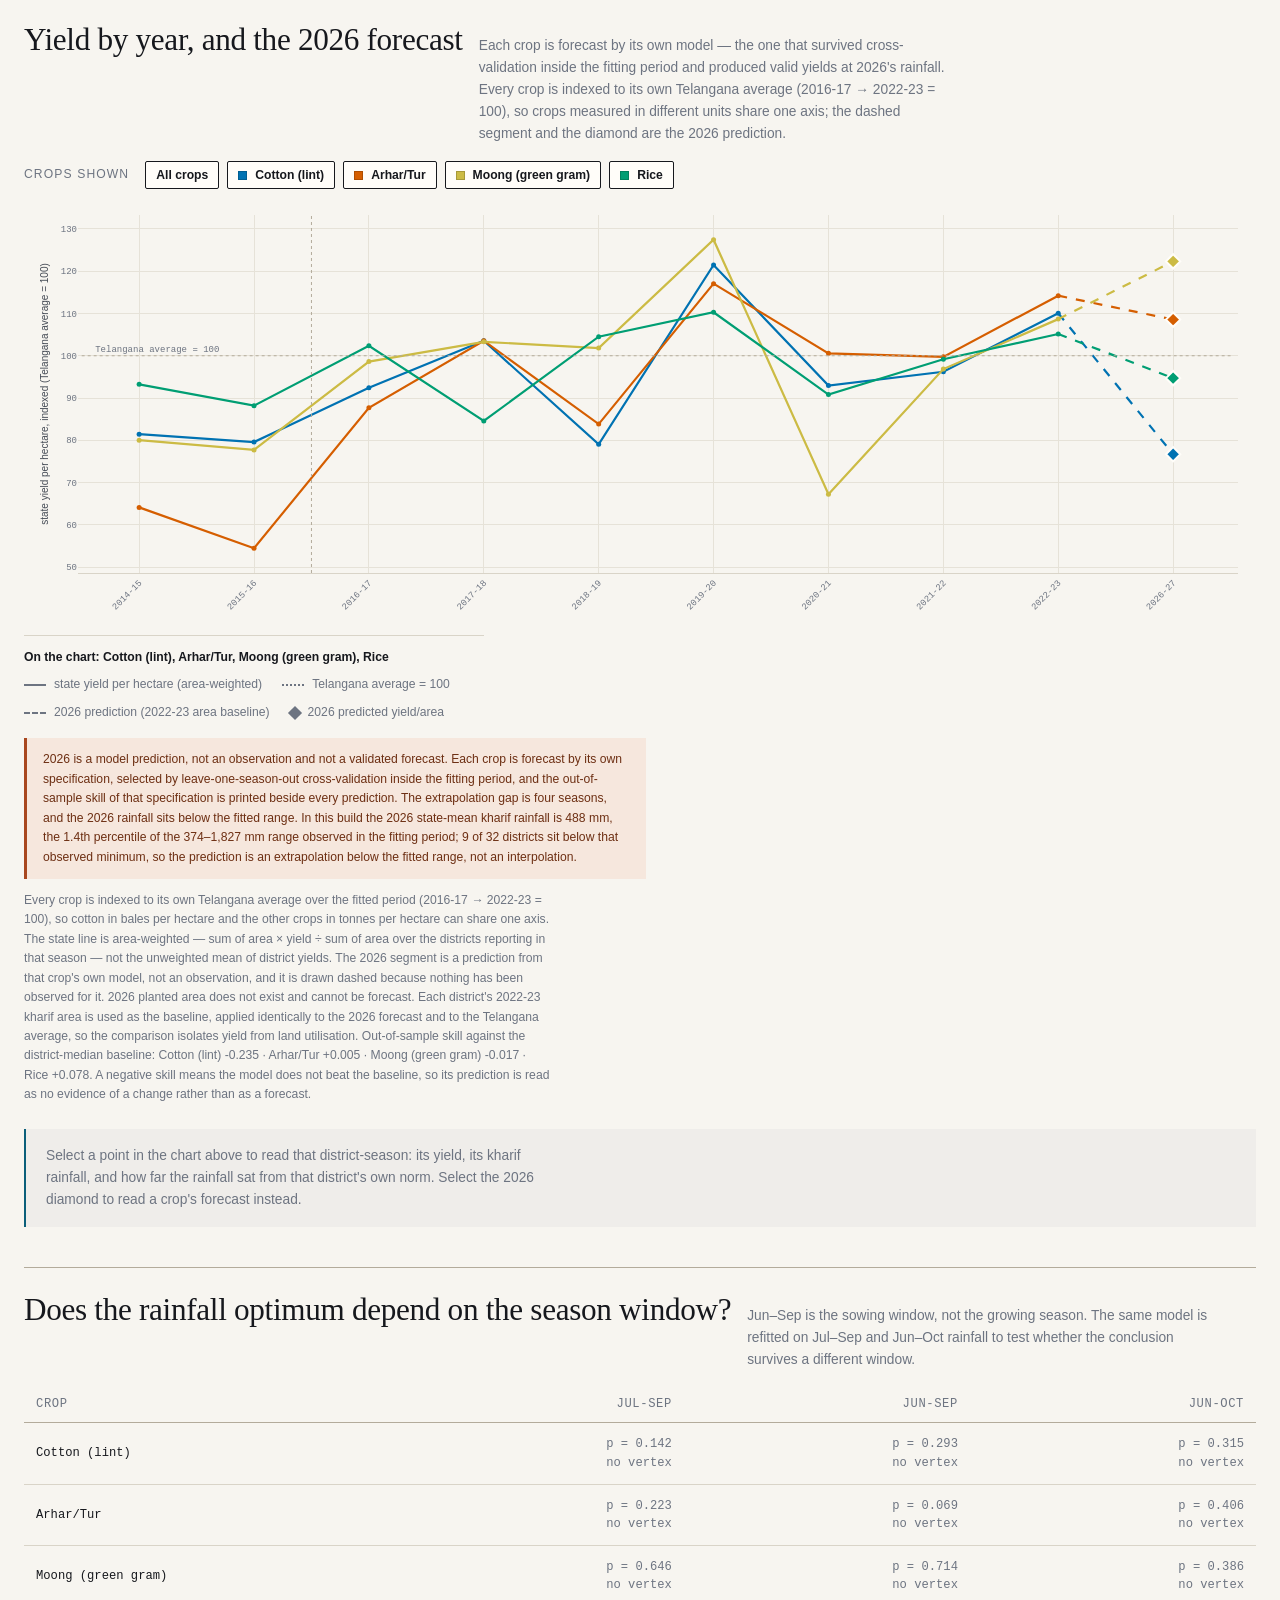
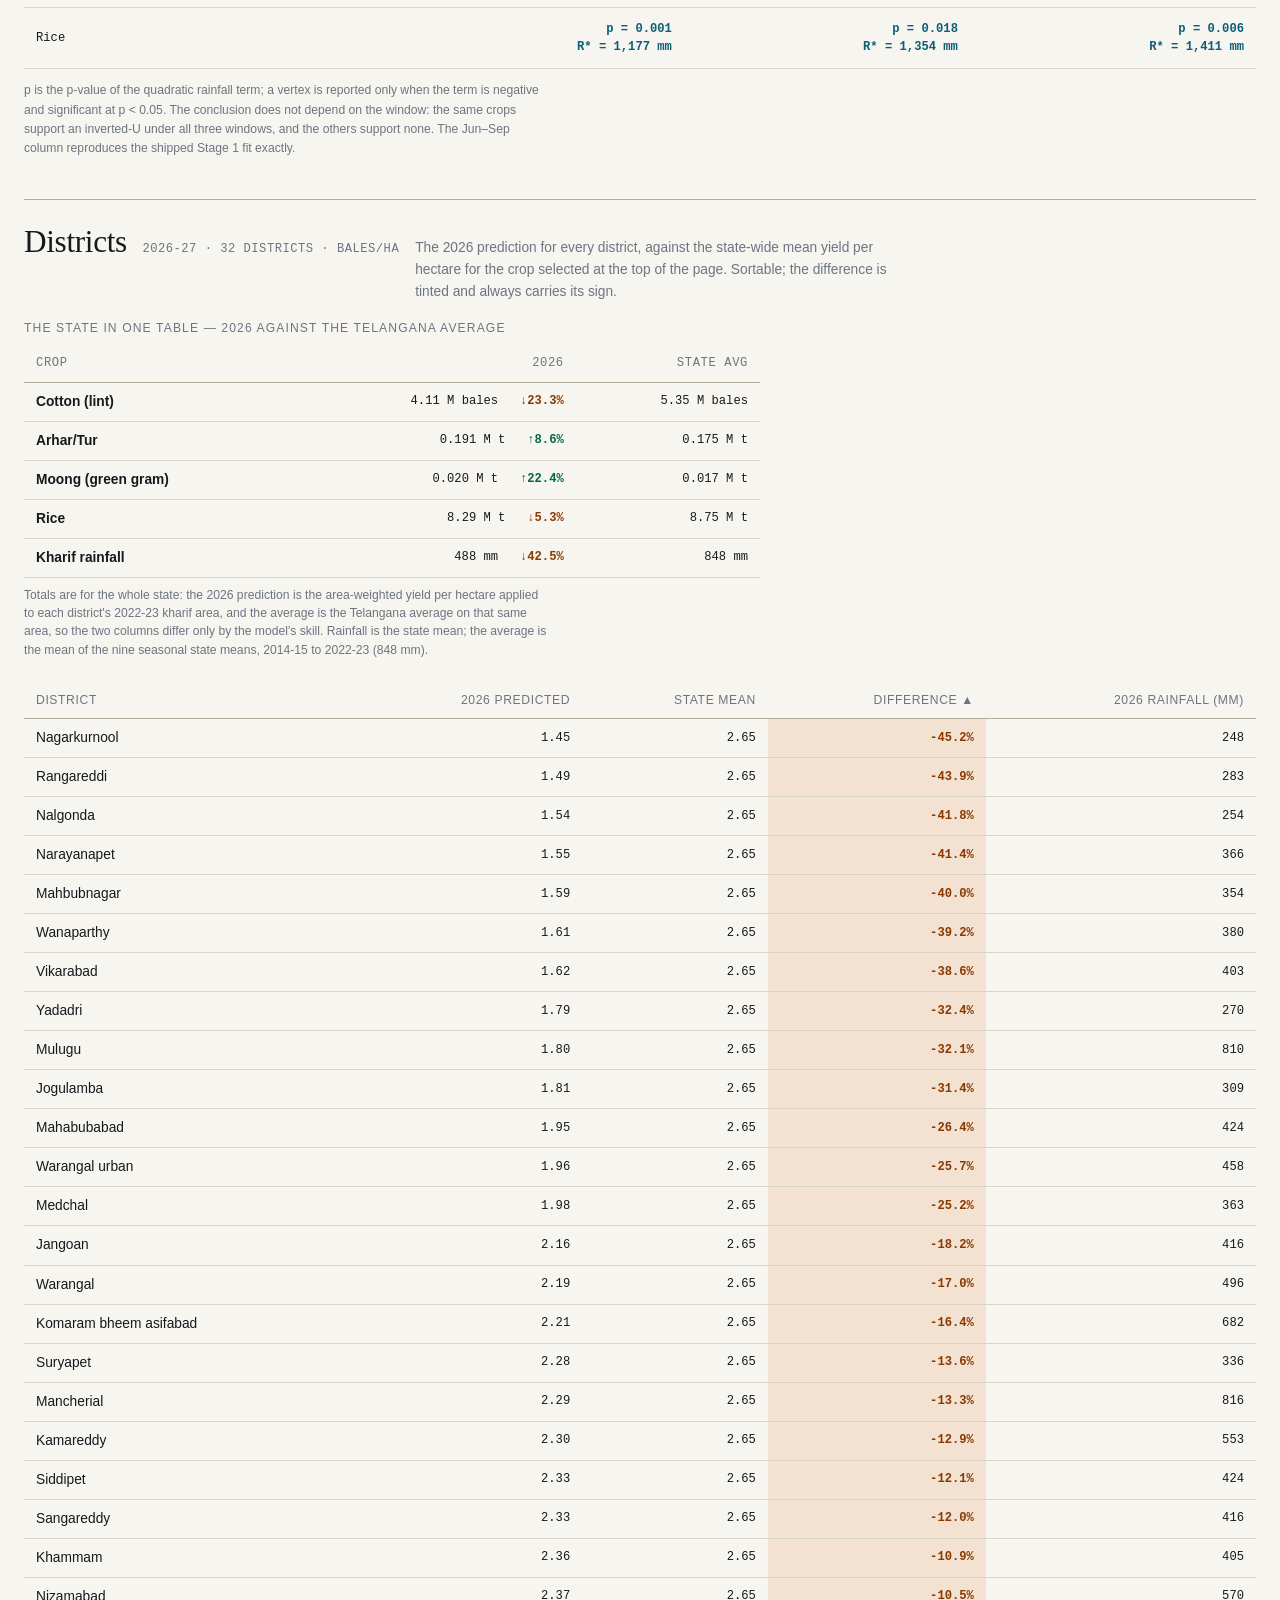
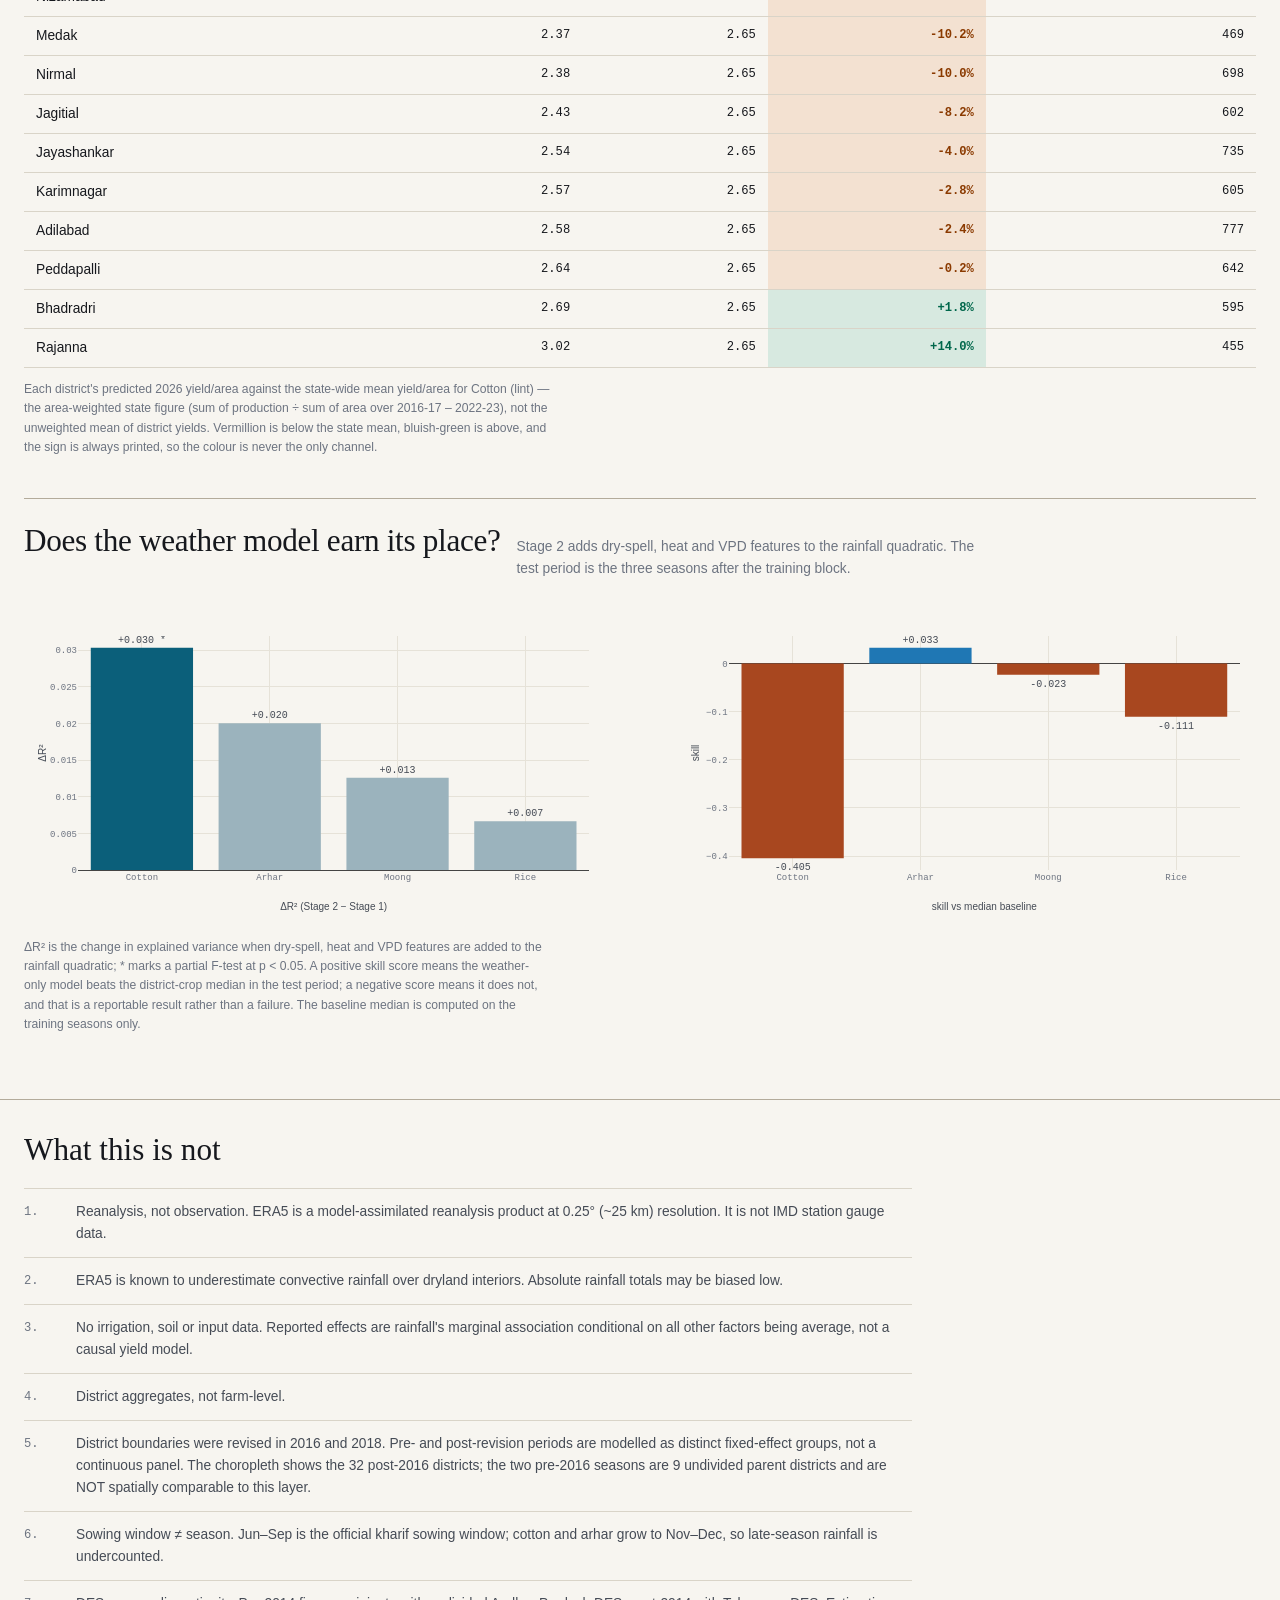
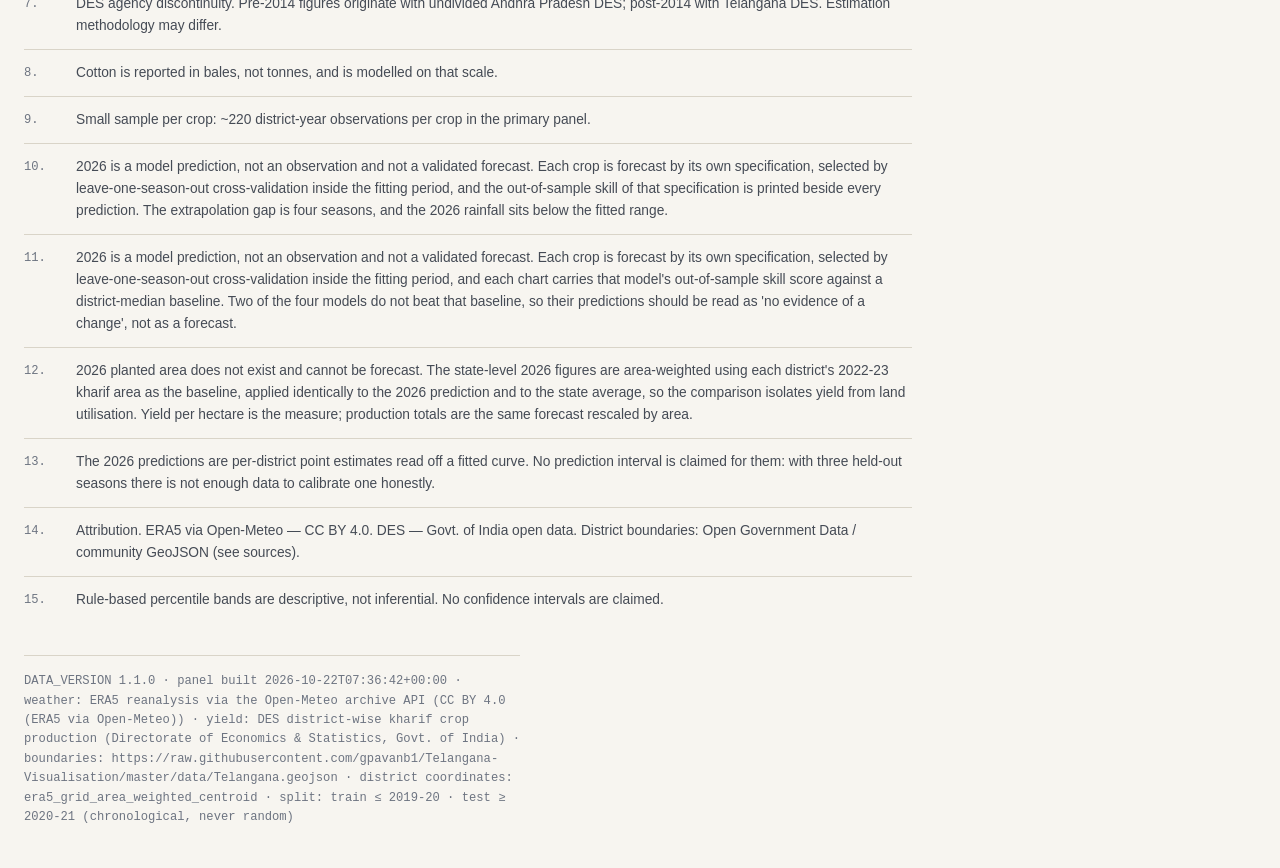
==== commit 3fbe8f76: "feat: open the map on the 2026 prediction, and add the state summary The season selector gains "2026" ====
--- a/dashboard/index.html
+++ b/dashboard/index.html
@@ -159,6 +159,23 @@
         state-wide mean yield per hectare for the crop selected at the top of the page.
         Sortable; the difference is tinted and always carries its sign.</p>
     </div>
+
+    <div class="state-summary">
+      <p class="state-summary__caption">The state in one table — 2026 against the
+        Telangana average</p>
+      <table id="stateSummary" class="state-summary__table">
+        <thead>
+          <tr>
+            <th scope="col">Crop</th>
+            <th scope="col" class="num">2026</th>
+            <th scope="col" class="num">State avg</th>
+          </tr>
+        </thead>
+        <tbody></tbody>
+      </table>
+      <p class="state-summary__note" id="stateSummaryNote">—</p>
+    </div>
+
     <div class="table-wrap">
       <table id="forecastTable">
         <thead>
--- a/dashboard/assets/styles.css
+++ b/dashboard/assets/styles.css
@@ -727,6 +727,84 @@
    table
    ============================================================================= */
 .table-wrap { overflow-x: auto; }
+
+/* the state summary: the 2026 totals against the Telangana average */
+.state-summary {
+  margin-bottom: var(--space-6);
+}
+
+.state-summary__caption {
+  max-width: none;
+  font-size: var(--text-xs);
+  text-transform: uppercase;
+  letter-spacing: 0.09em;
+  color: var(--color-ink-muted);
+  margin-bottom: var(--space-2);
+}
+
+.state-summary__table {
+  width: 100%;
+  max-width: 46rem;
+  border-collapse: collapse;
+  font-size: var(--text-sm);
+}
+
+.state-summary__table th,
+.state-summary__table td {
+  padding: var(--space-2) var(--space-3);
+  border-bottom: 1px solid var(--color-rule);
+  font-variant-numeric: tabular-nums;
+}
+
+.state-summary__table thead th {
+  text-align: left;
+  font-family: var(--font-mono);
+  font-size: var(--text-xs);
+  font-weight: 500;
+  letter-spacing: 0.05em;
+  text-transform: uppercase;
+  color: var(--color-ink-muted);
+  border-bottom: 1px solid var(--color-rule-strong);
+  white-space: nowrap;
+}
+
+.state-summary__table th.num,
+.state-summary__table td.num {
+  text-align: right;
+  font-family: var(--font-mono);
+  font-size: var(--text-xs);
+}
+
+.state-summary__crop {
+  font-weight: 600;
+  color: var(--color-ink);
+  text-align: left;
+}
+
+/* the change rides in the 2026 cell, beside the value */
+.state-summary__delta {
+  display: inline-block;
+  margin-left: 2ch;
+  font-family: var(--font-mono);
+  font-size: var(--text-xs);
+  white-space: nowrap;
+}
+
+/* the tint belongs to the whole cell in the districts table; here the label
+   sits inside the value, so it keeps the colour and drops the fill */
+.state-summary__delta.diff-cell--down,
+.state-summary__delta.diff-cell--up {
+  background: none;
+  font-weight: 600;
+}
+
+.state-summary__note {
+  font-size: var(--text-xs);
+  line-height: 1.5;
+  color: var(--color-ink-muted);
+  margin-top: var(--space-2);
+  max-width: 78ch;
+}
 
 /* the 2026 forecast table */
 #forecastTable th {
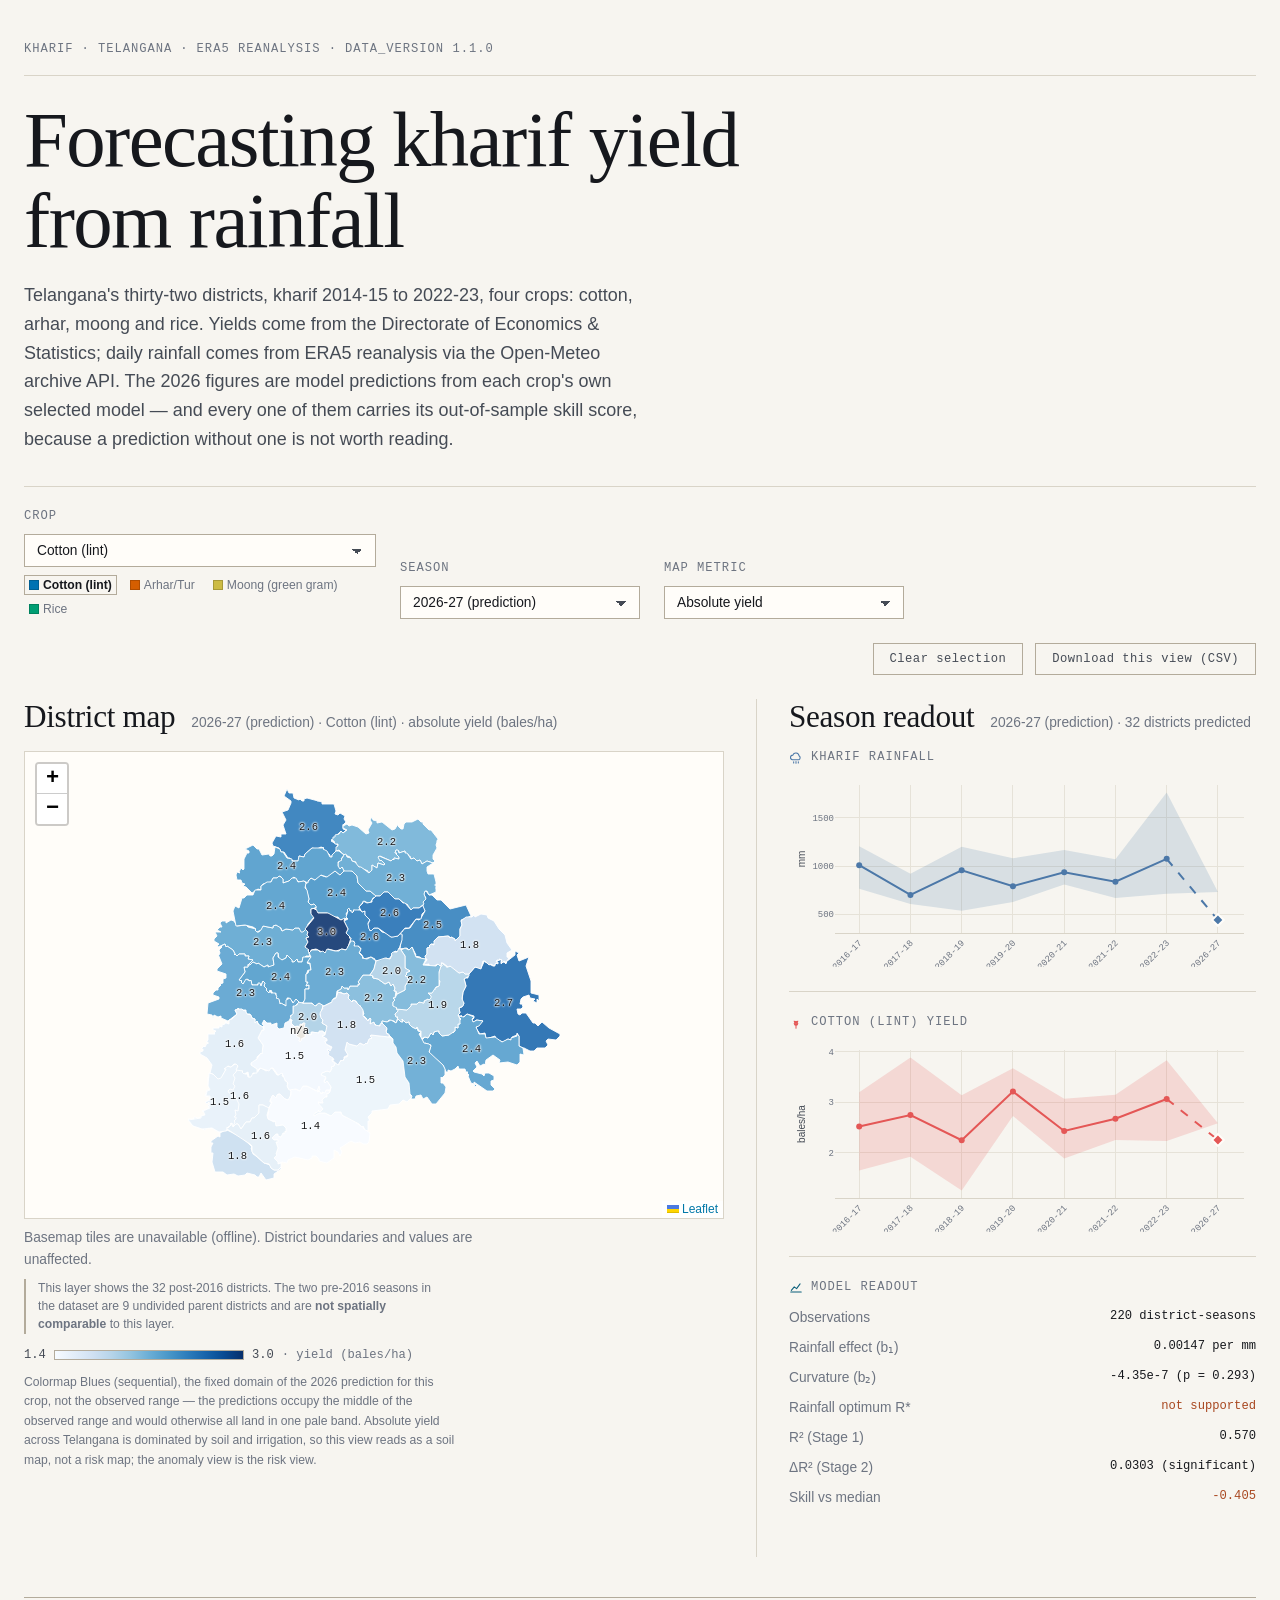
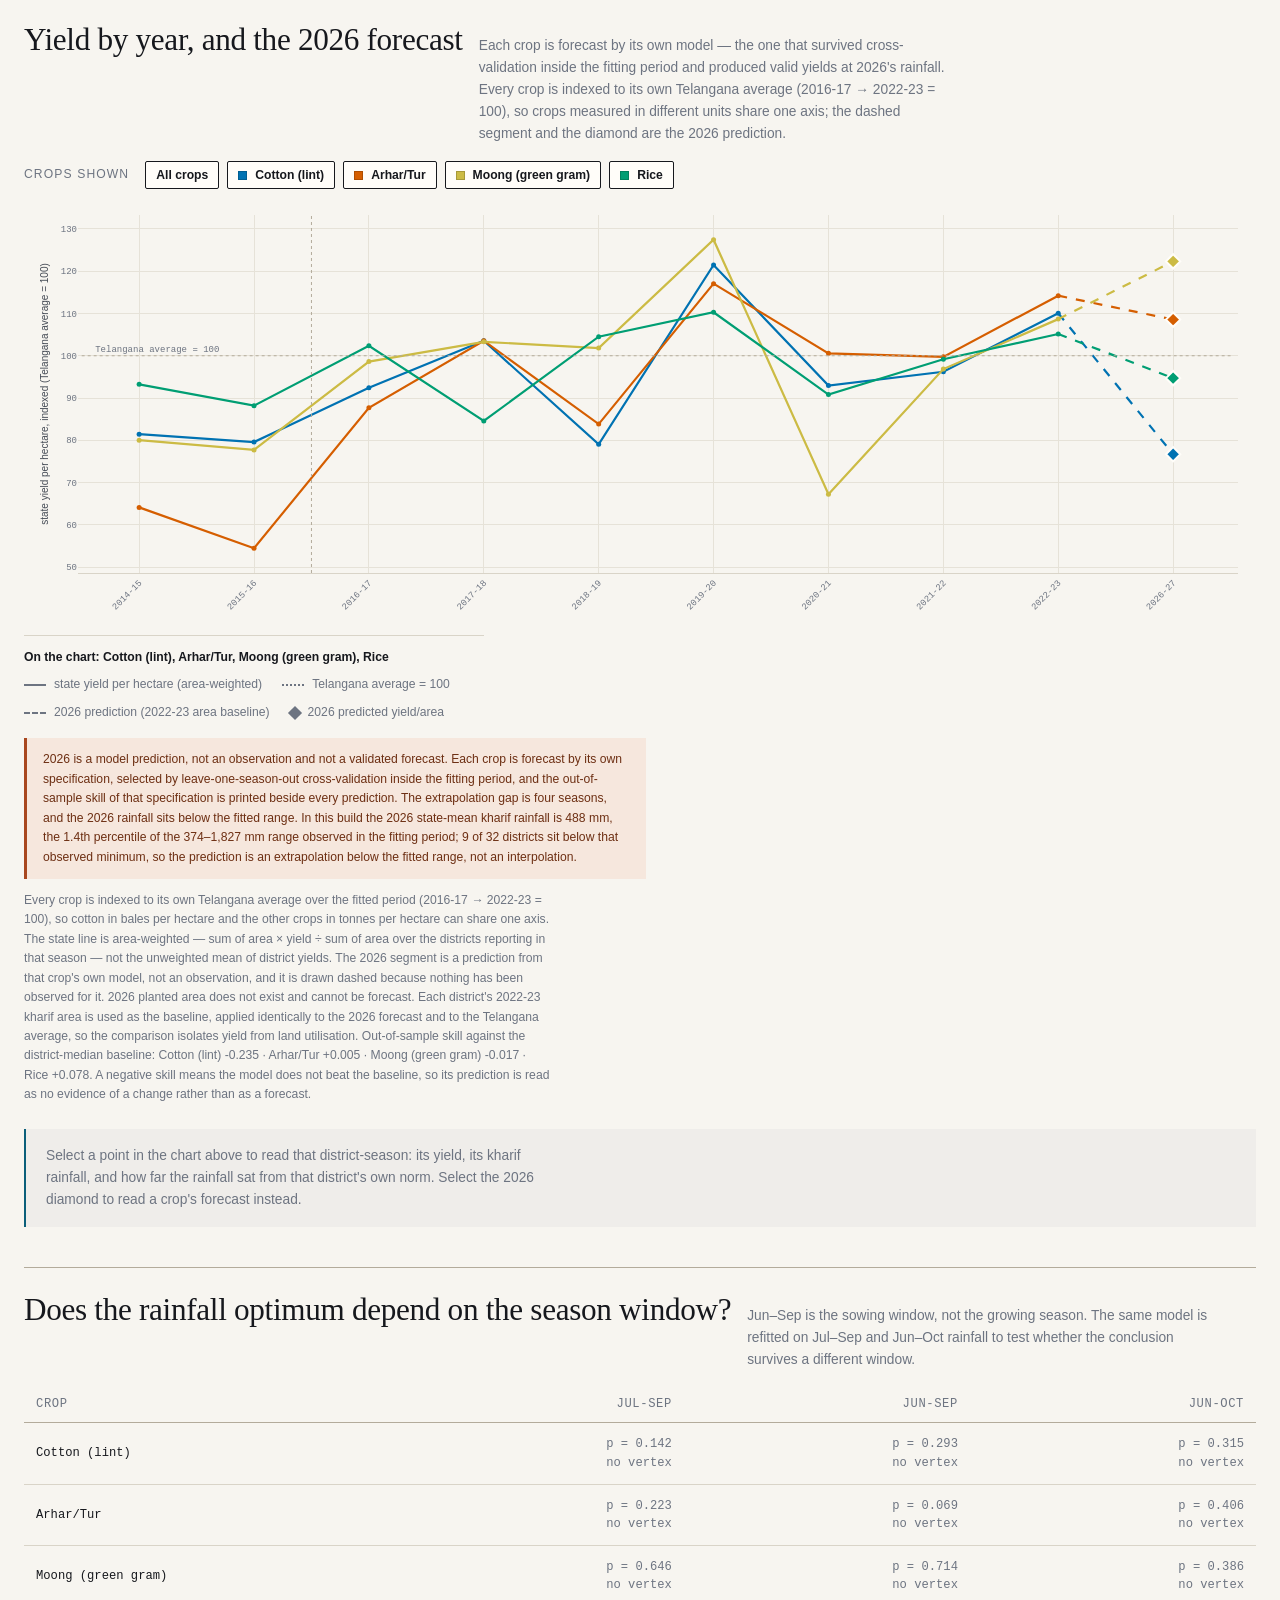
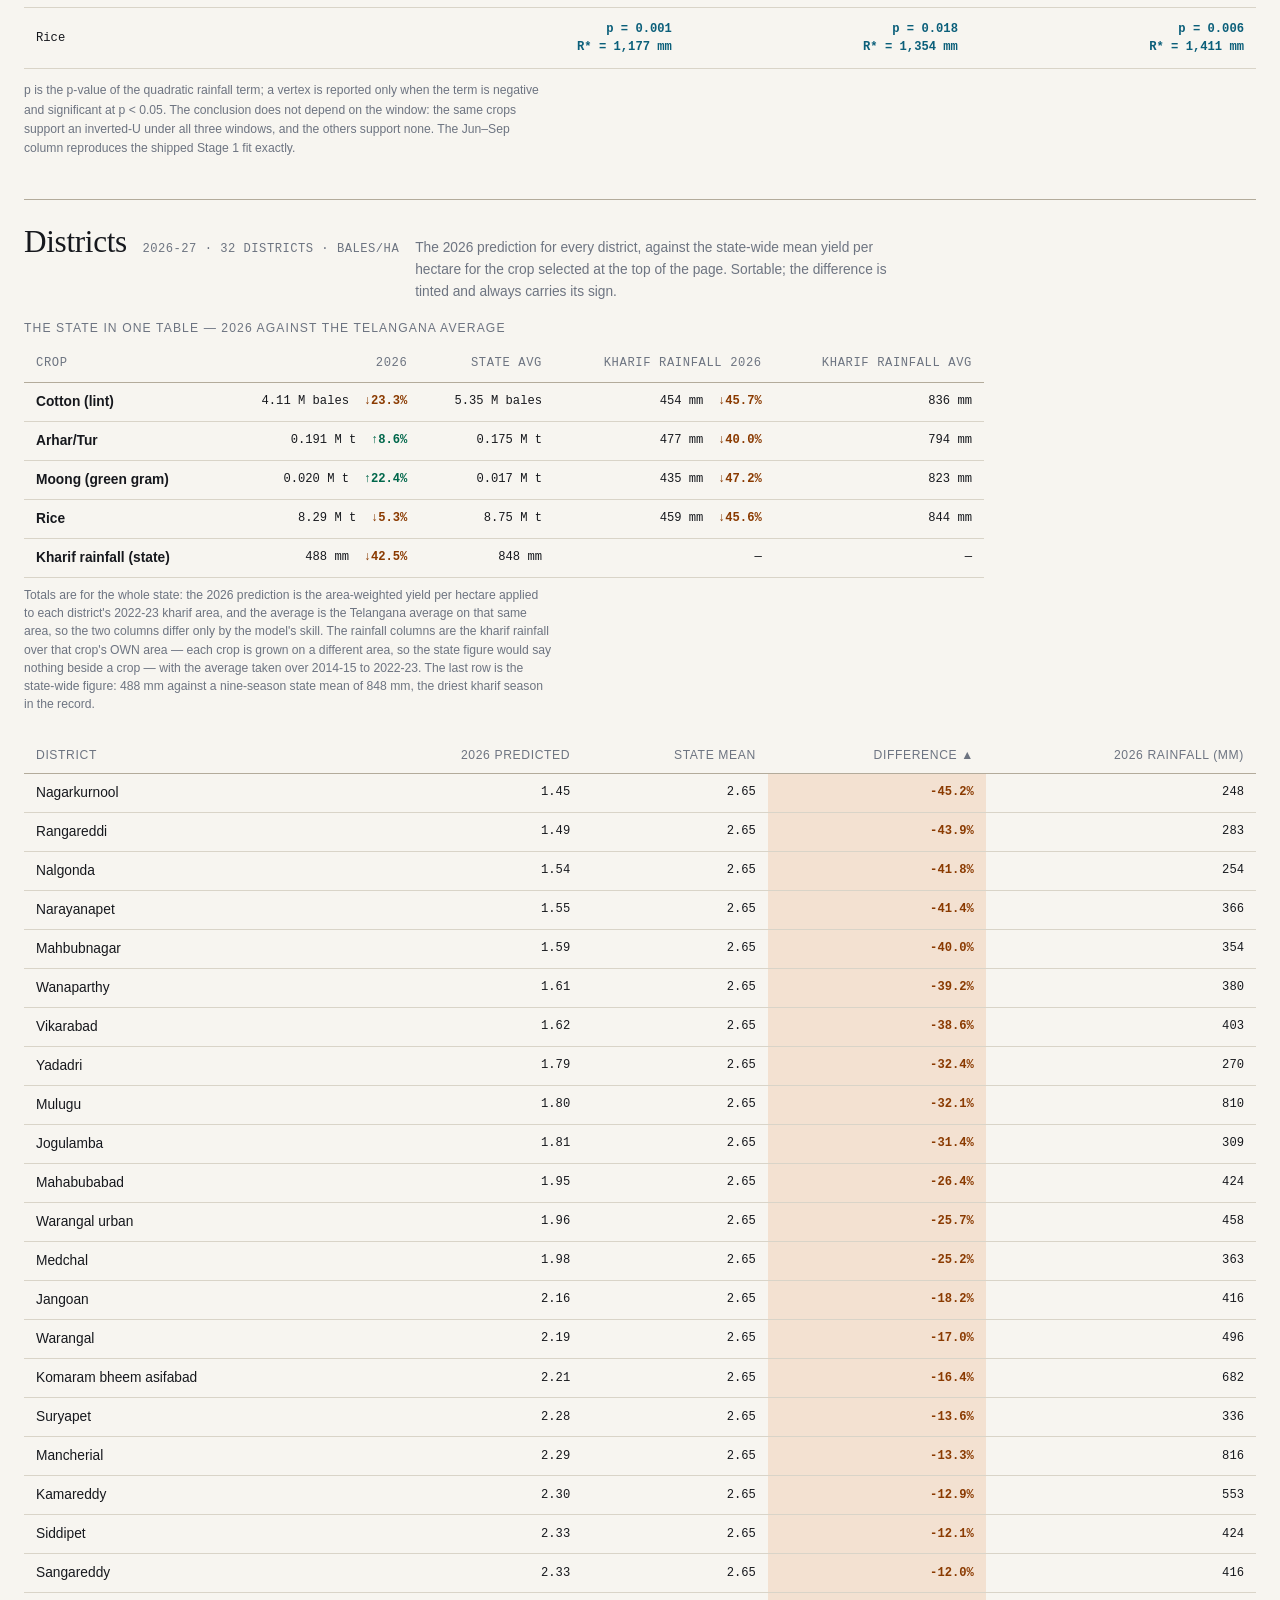
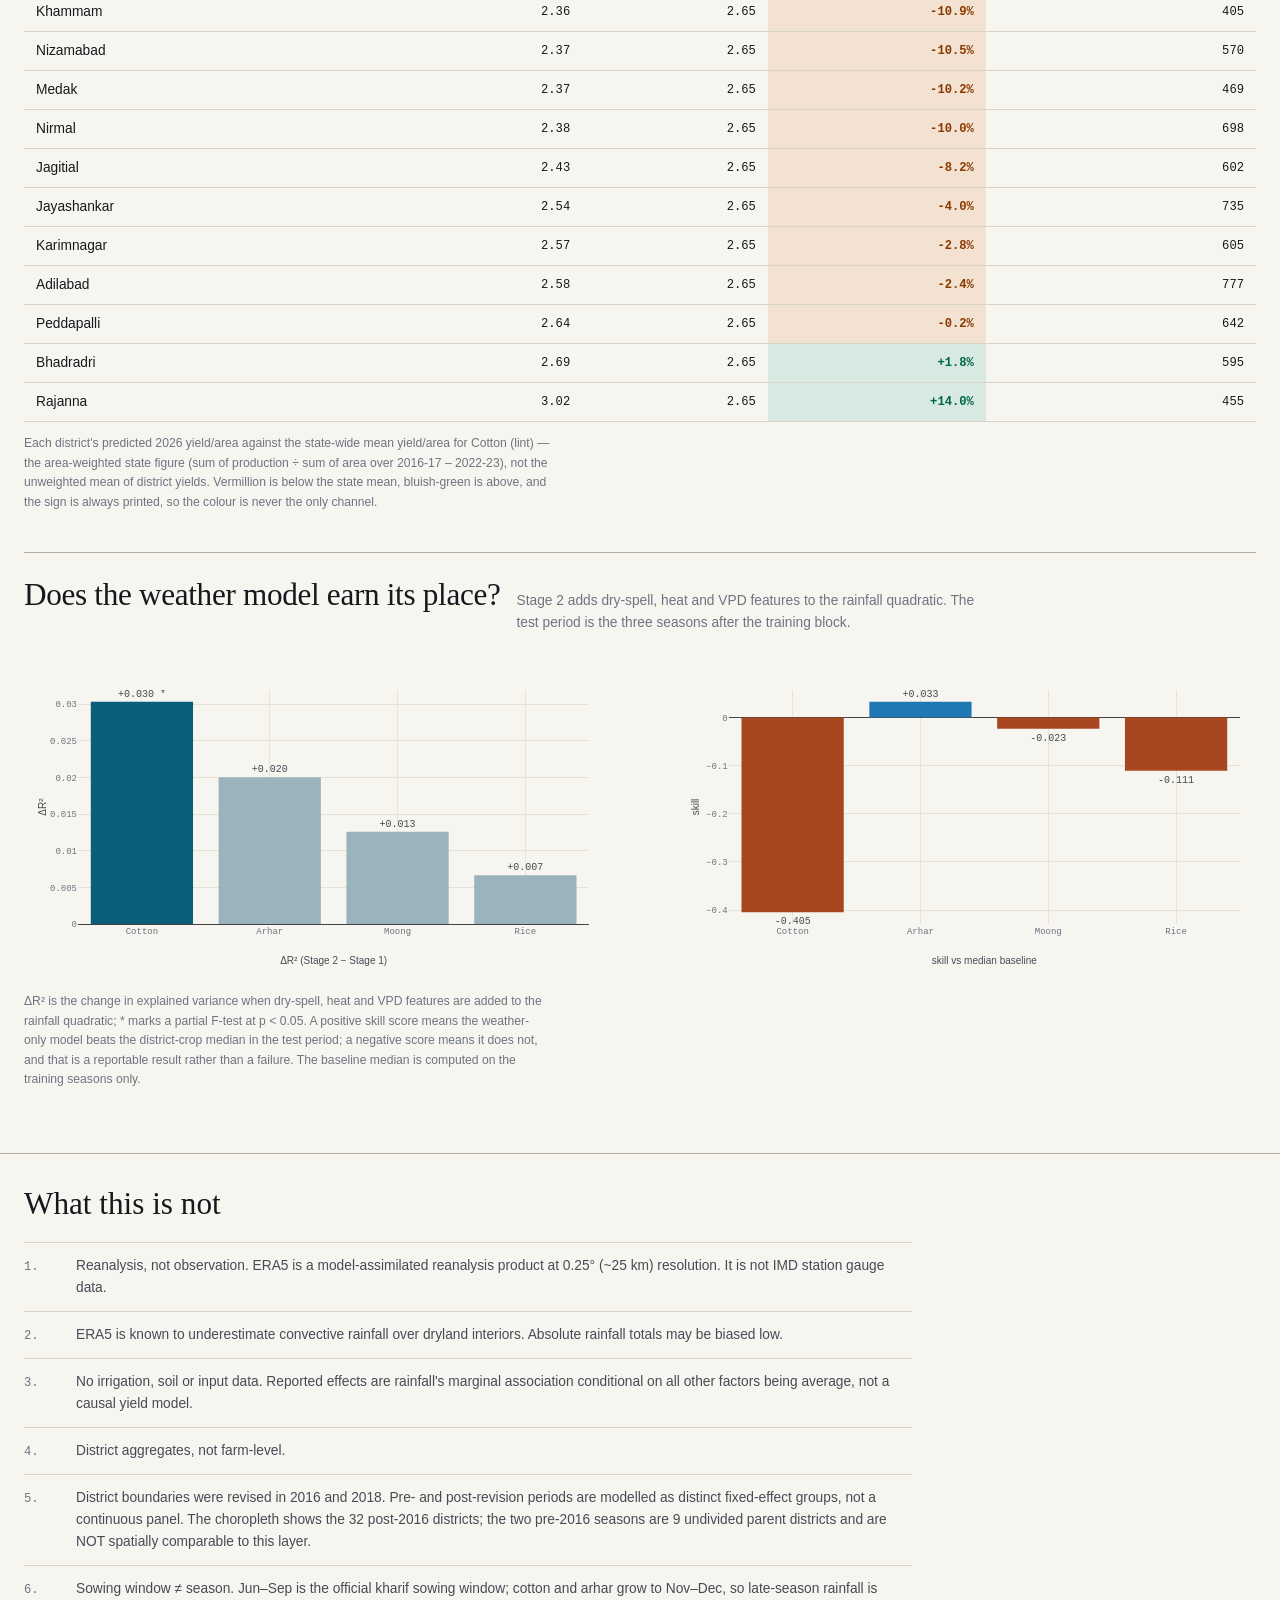
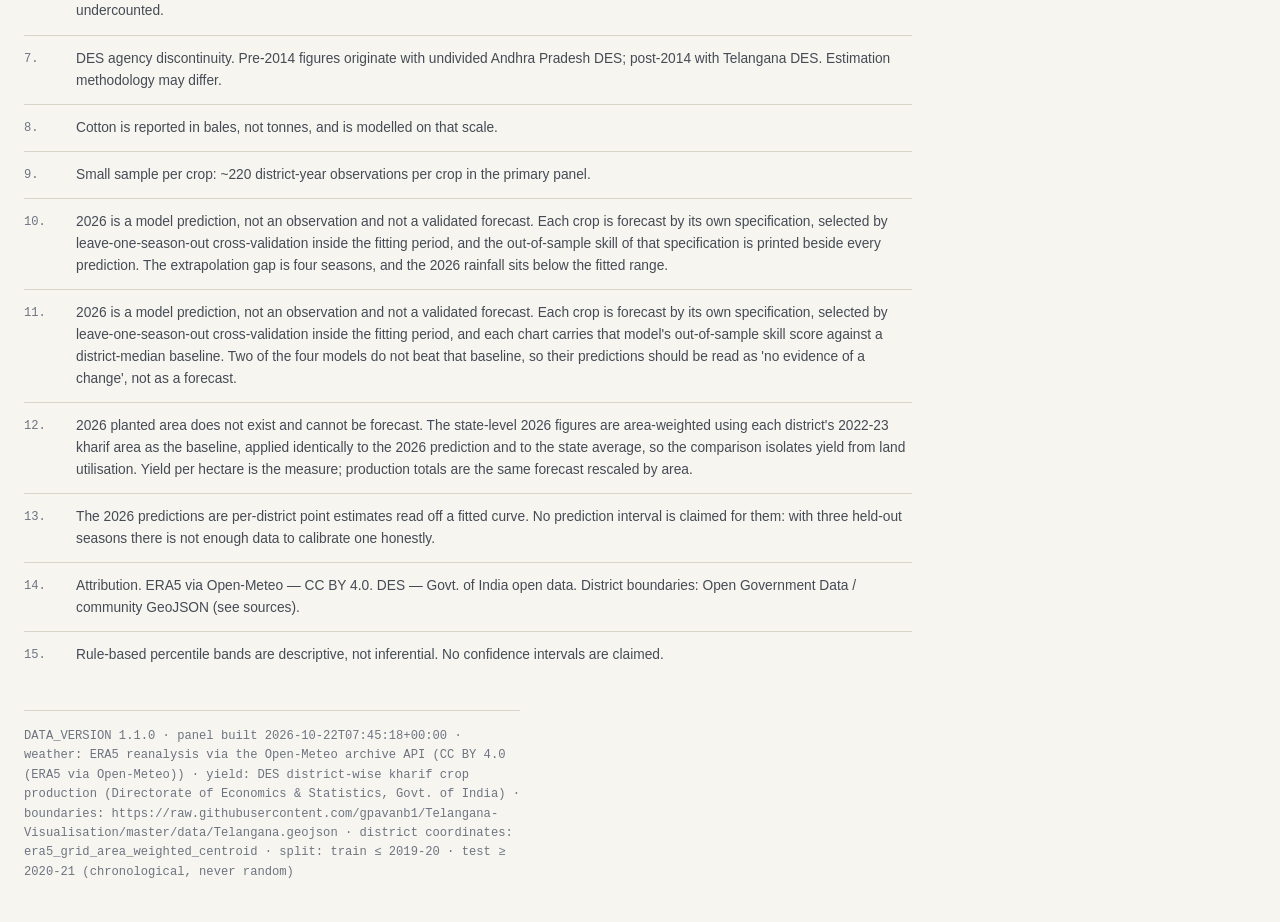
==== commit ffbf86cf: "feat: put the kharif rainfall beside each crop in the state summary The state summary gains two colu" ====
--- a/dashboard/index.html
+++ b/dashboard/index.html
@@ -169,6 +169,8 @@
             <th scope="col">Crop</th>
             <th scope="col" class="num">2026</th>
             <th scope="col" class="num">State avg</th>
+            <th scope="col" class="num">Kharif rainfall 2026</th>
+            <th scope="col" class="num">Kharif rainfall avg</th>
           </tr>
         </thead>
         <tbody></tbody>
--- a/dashboard/assets/styles.css
+++ b/dashboard/assets/styles.css
@@ -744,7 +744,7 @@
 
 .state-summary__table {
   width: 100%;
-  max-width: 46rem;
+  max-width: 60rem;
   border-collapse: collapse;
   font-size: var(--text-sm);
 }
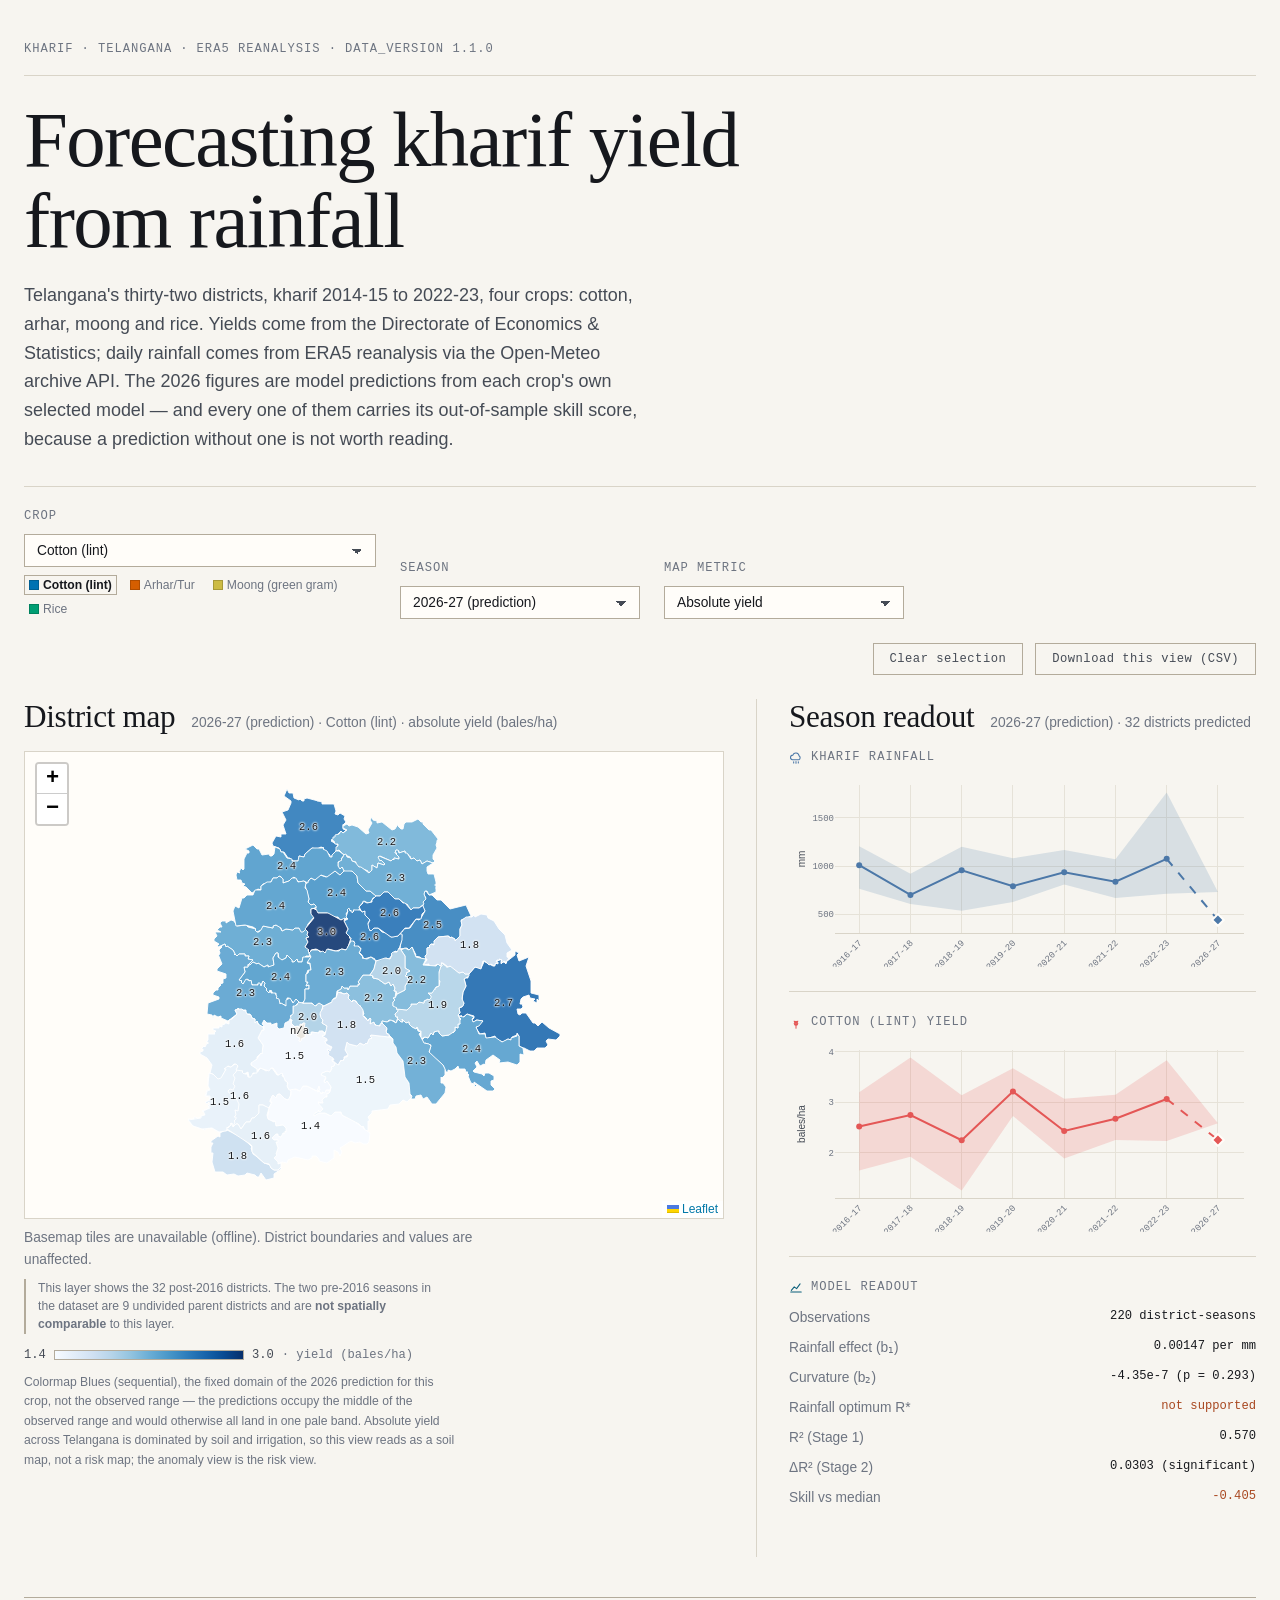
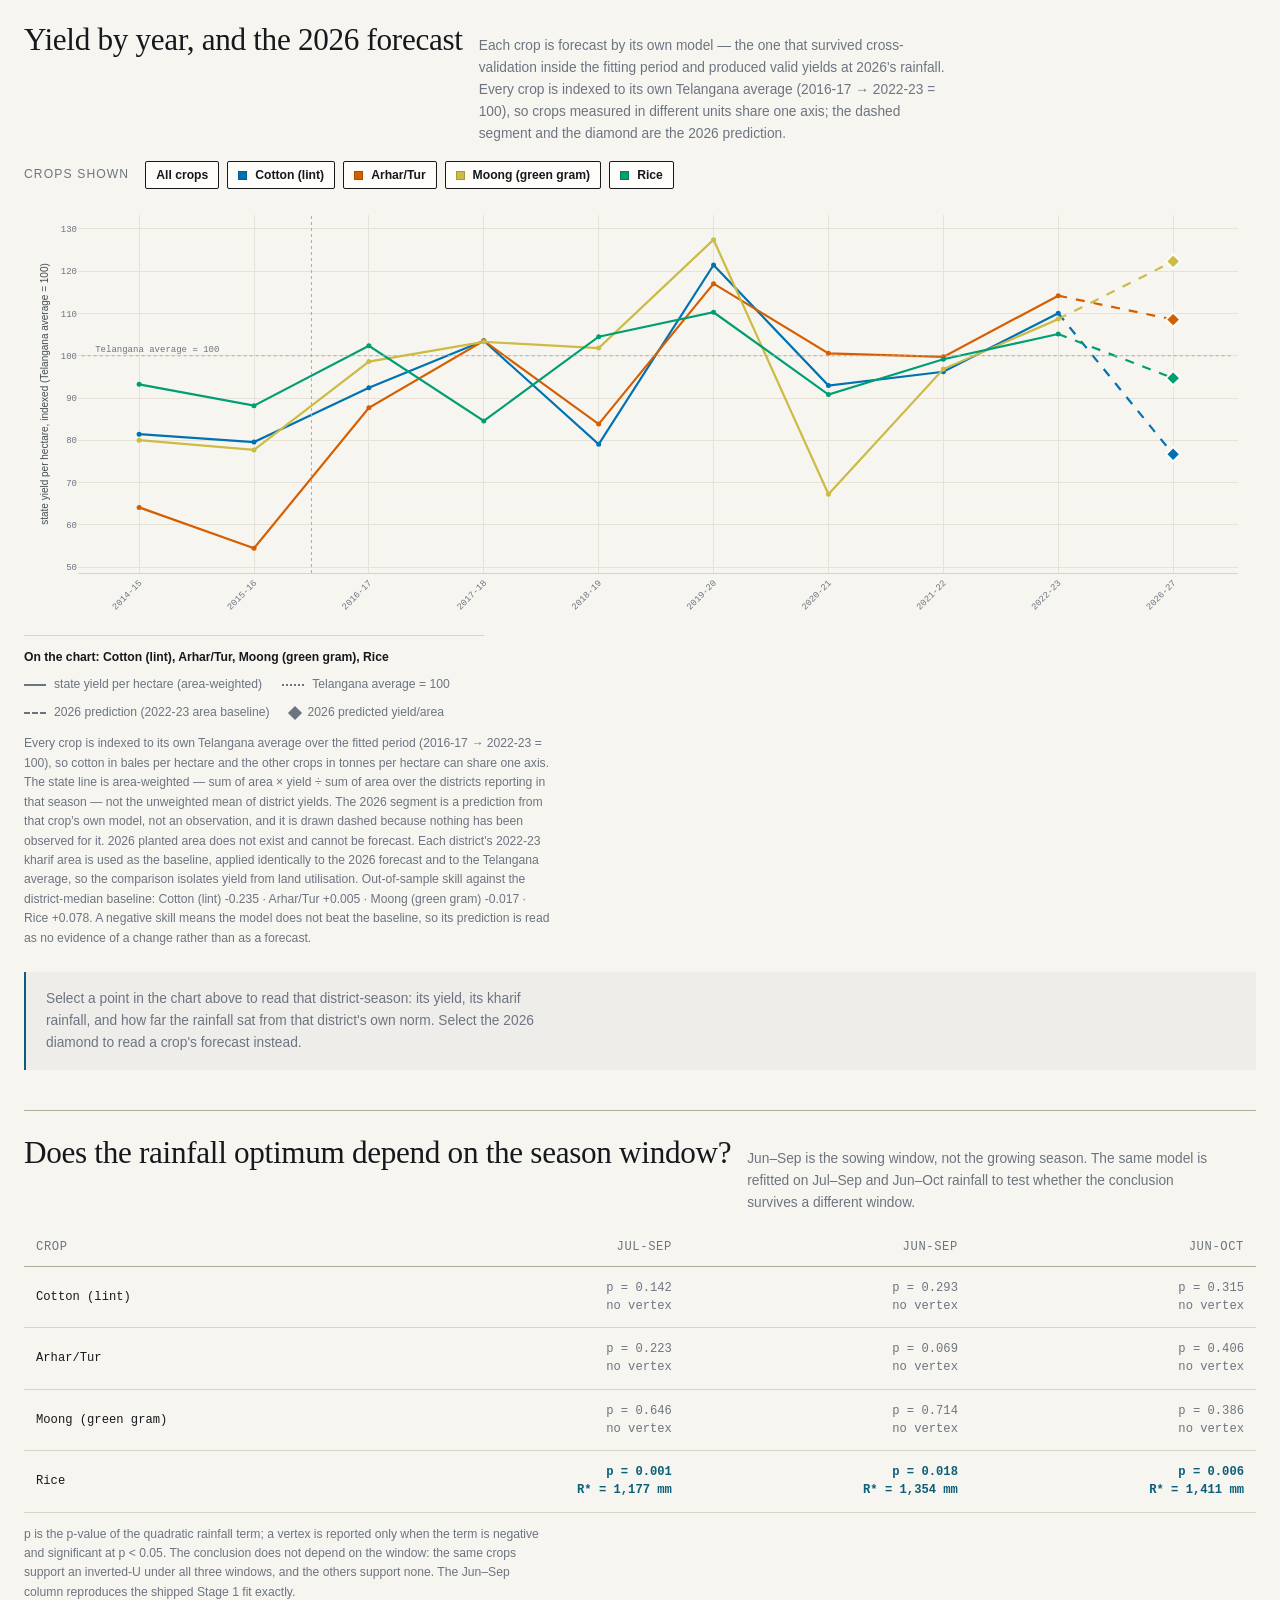
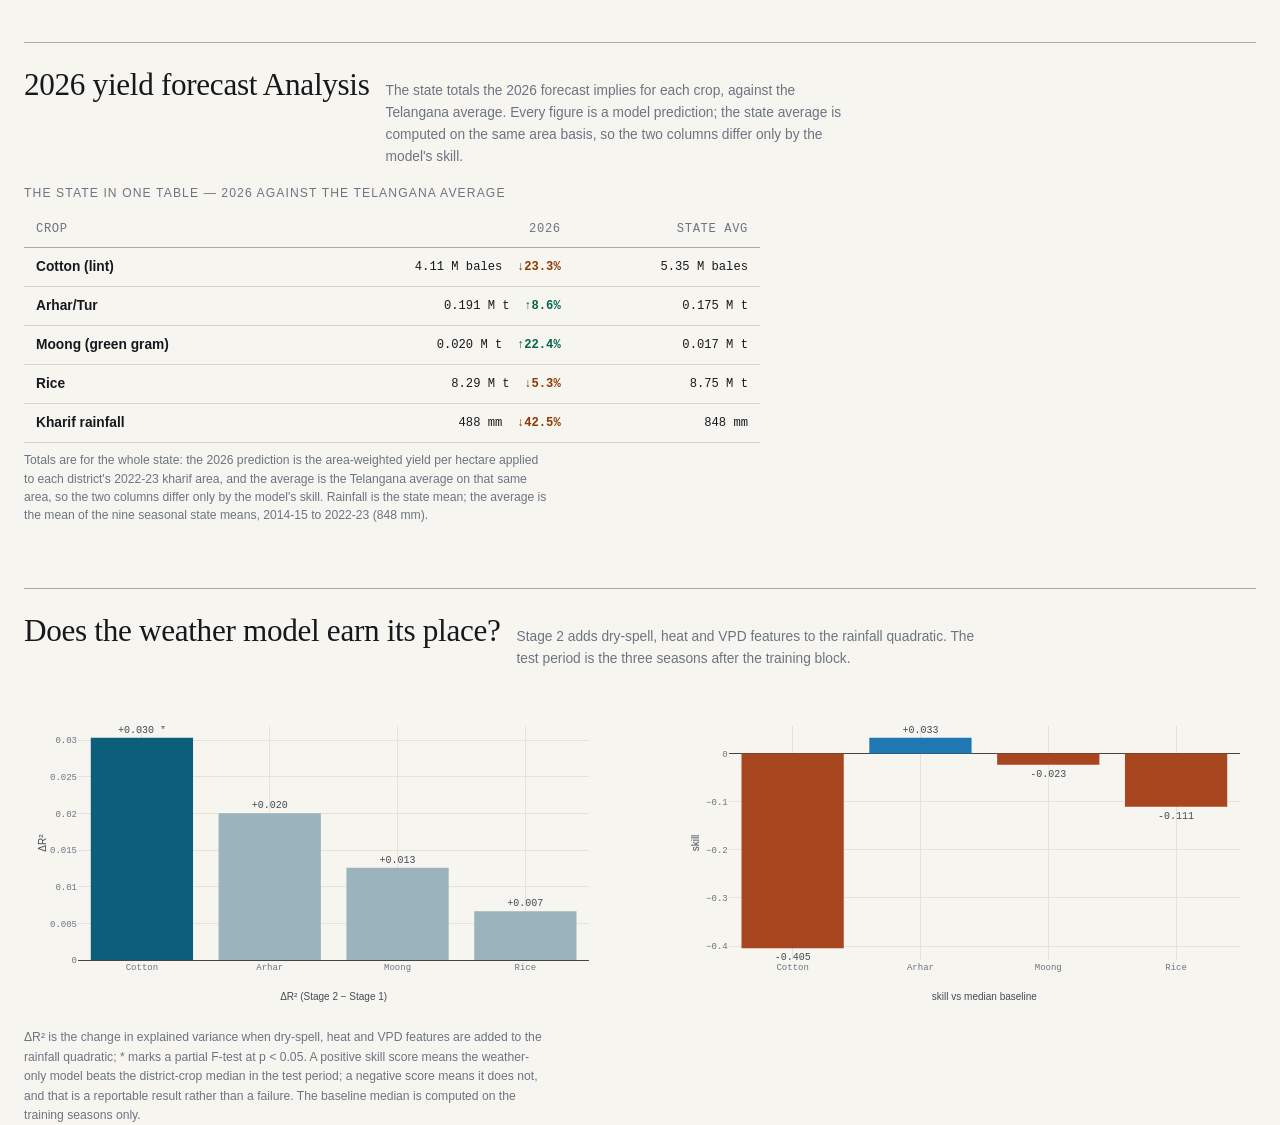
==== commit 65dddfa3: "feat: retire the districts table, the disclosure list and the disclaimer box The page presents the f" ====
--- a/dashboard/index.html
+++ b/dashboard/index.html
@@ -123,7 +123,6 @@
          aria-label="Line chart of the state yield per hectare for each crop by season, indexed to the Telangana average, with the 2026 prediction drawn as a dashed segment ending in a diamond."></div>
 
     <p class="forecast-legend" id="forecastLegend"></p>
-    <p class="disclaimer" id="markerDisclaimer" hidden></p>
     <p class="chart-foot" id="forecastFoot">—</p>
 
     <div class="forecast-detail" id="forecastDetail" aria-live="polite">
@@ -154,10 +153,11 @@
   <!-- ── 2026 forecast table ───────────────────────────────────────────── -->
   <section class="region region--forecasttable" aria-labelledby="forecastTableHead">
     <div class="section-head">
-      <h2 id="forecastTableHead">Districts <span class="section-note section-note--inline" id="forecastTableSubtitle">—</span></h2>
-      <p class="section-note">The 2026 prediction for every district, against the
-        state-wide mean yield per hectare for the crop selected at the top of the page.
-        Sortable; the difference is tinted and always carries its sign.</p>
+      <h2 id="forecastTableHead">2026 yield forecast Analysis</h2>
+      <p class="section-note">The state totals the 2026 forecast implies for each crop,
+        against the Telangana average. Every figure is a model prediction; the state
+        average is computed on the same area basis, so the two columns differ only by
+        the model's skill.</p>
     </div>
 
     <div class="state-summary">
@@ -169,8 +169,6 @@
             <th scope="col">Crop</th>
             <th scope="col" class="num">2026</th>
             <th scope="col" class="num">State avg</th>
-            <th scope="col" class="num">Kharif rainfall 2026</th>
-            <th scope="col" class="num">Kharif rainfall avg</th>
           </tr>
         </thead>
         <tbody></tbody>
@@ -178,21 +176,6 @@
       <p class="state-summary__note" id="stateSummaryNote">—</p>
     </div>
 
-    <div class="table-wrap">
-      <table id="forecastTable">
-        <thead>
-          <tr>
-            <th scope="col" data-sort="label">District</th>
-            <th scope="col" data-sort="pred" class="num">2026 predicted</th>
-            <th scope="col" data-sort="state" class="num">State mean</th>
-            <th scope="col" data-sort="diff" class="num">Difference</th>
-            <th scope="col" data-sort="rain" class="num">2026 rainfall (mm)</th>
-          </tr>
-        </thead>
-        <tbody></tbody>
-      </table>
-    </div>
-    <p class="chart-foot" id="forecastTableFoot">—</p>
   </section>
 
   <!-- ── model comparison ────────────────────────────────────────────── -->
@@ -207,12 +190,6 @@
   </section>
 </main>
 
-<footer class="colophon">
-  <h2>What this is not</h2>
-  <ol class="disclosures" id="disclosureList"></ol>
-  <p class="colophon__meta" id="colophonMeta">—</p>
-</footer>
-
 <script src="assets/vendor/plotly.min.js"></script>
 <script src="assets/vendor/leaflet.js"></script>
 <script src="data/bundle.js"></script>
--- a/dashboard/assets/styles.css
+++ b/dashboard/assets/styles.css
@@ -744,7 +744,7 @@
 
 .state-summary__table {
   width: 100%;
-  max-width: 60rem;
+  max-width: 46rem;
   border-collapse: collapse;
   font-size: var(--text-sm);
 }
@@ -804,100 +804,6 @@
   color: var(--color-ink-muted);
   margin-top: var(--space-2);
   max-width: 78ch;
-}
-
-/* the 2026 forecast table */
-#forecastTable th {
-  text-align: left;
-  font-size: var(--text-xs);
-  font-weight: 500;
-  letter-spacing: 0.05em;
-  text-transform: uppercase;
-  color: var(--color-ink-muted);
-  padding: var(--space-2) var(--space-3);
-  border-bottom: 1px solid var(--color-rule-strong);
-  white-space: nowrap;
-  cursor: pointer;
-  user-select: none;
-}
-
-#forecastTable th.num,
-#forecastTable td.num { text-align: right; }
-
-#forecastTable th[aria-sort="ascending"]::after { content: " ▲"; }
-#forecastTable th[aria-sort="descending"]::after { content: " ▼"; }
-
-#forecastTable td {
-  padding: var(--space-2) var(--space-3);
-  border-bottom: 1px solid var(--color-rule);
-  font-variant-numeric: tabular-nums;
-}
-
-#forecastTable td.num { font-family: var(--font-mono); font-size: var(--text-xs); }
-
-#forecastTable tbody tr { cursor: pointer; }
-#forecastTable tbody tr:hover { background: var(--color-accent-soft); }
-#forecastTable tbody tr:focus-visible {
-  outline: 2px solid var(--color-accent);
-  outline-offset: -2px;
-}
-
-#forecastTable {
-  width: 100%;
-  border-collapse: collapse;
-  font-size: var(--text-sm);
-}
-
-/* =============================================================================
-   colophon
-   ============================================================================= */
-.colophon {
-  max-width: var(--page-max);
-  margin: var(--space-16) auto var(--space-10);
-  padding: var(--space-8) var(--space-6) 0;
-  border-top: 1px solid var(--color-rule-strong);
-}
-
-.colophon h2 {
-  font-family: var(--font-display);
-  font-size: var(--text-h2);
-  margin-bottom: var(--space-5);
-}
-
-.disclosures {
-  margin: 0;
-  padding-left: 0;
-  list-style: none;
-  counter-reset: disc;
-  max-width: 96ch;
-}
-
-.disclosures li {
-  counter-increment: disc;
-  display: grid;
-  grid-template-columns: 2.5rem 1fr;
-  gap: var(--space-3);
-  padding: var(--space-3) 0;
-  border-top: 1px solid var(--color-rule);
-  font-size: var(--text-sm);
-  color: var(--color-ink-soft);
-}
-
-.disclosures li::before {
-  content: counter(disc) ".";
-  font-family: var(--font-mono);
-  font-size: var(--text-xs);
-  color: var(--color-ink-muted);
-  padding-top: 0.15rem;
-}
-
-.colophon__meta {
-  margin-top: var(--space-8);
-  padding-top: var(--space-4);
-  border-top: 1px solid var(--color-rule);
-  font-family: var(--font-mono);
-  font-size: var(--text-xs);
-  color: var(--color-ink-muted);
 }
 
 /* =============================================================================
@@ -931,7 +837,6 @@
 @media (max-width: 620px) {
   .masthead { padding: var(--space-6) var(--space-4) var(--space-4); }
   main { padding: 0 var(--space-4); }
-  .colophon { padding: var(--space-6) var(--space-4) 0; }
 }
 
 @media (prefers-reduced-motion: reduce) {
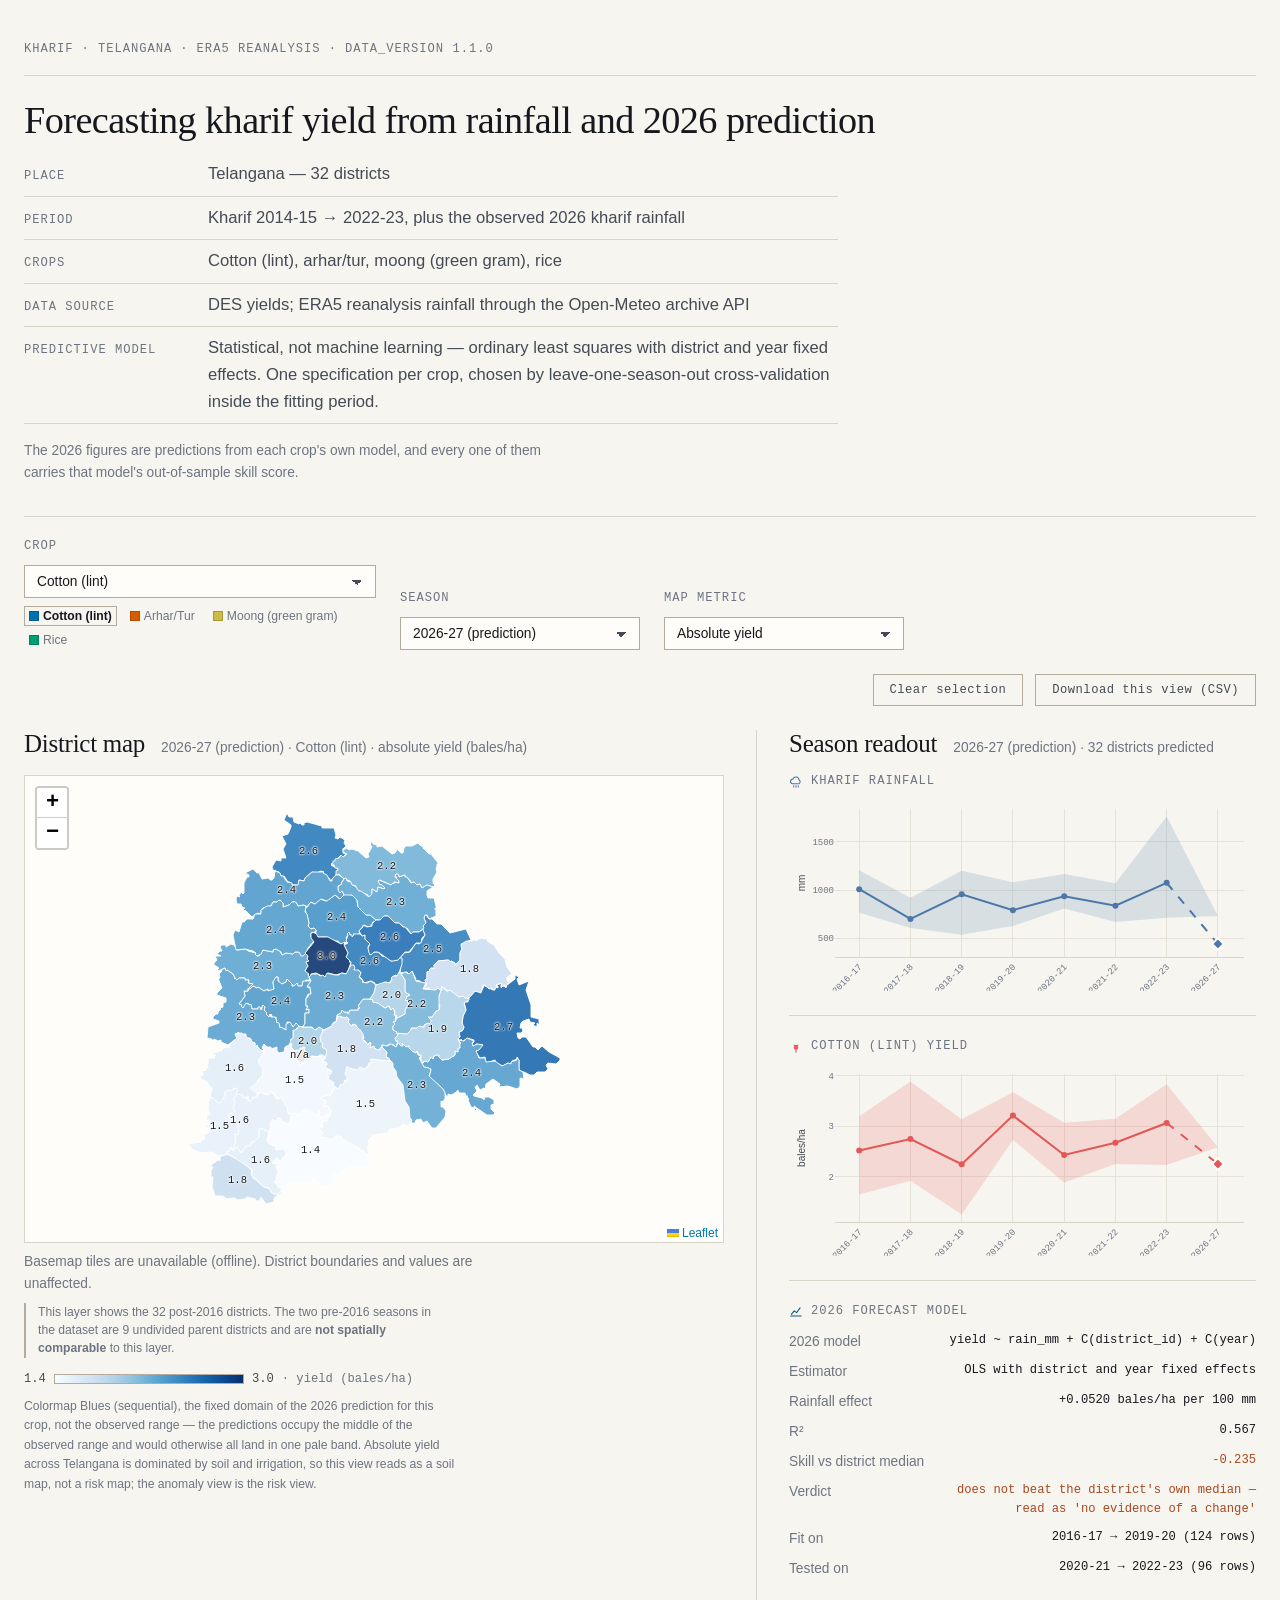
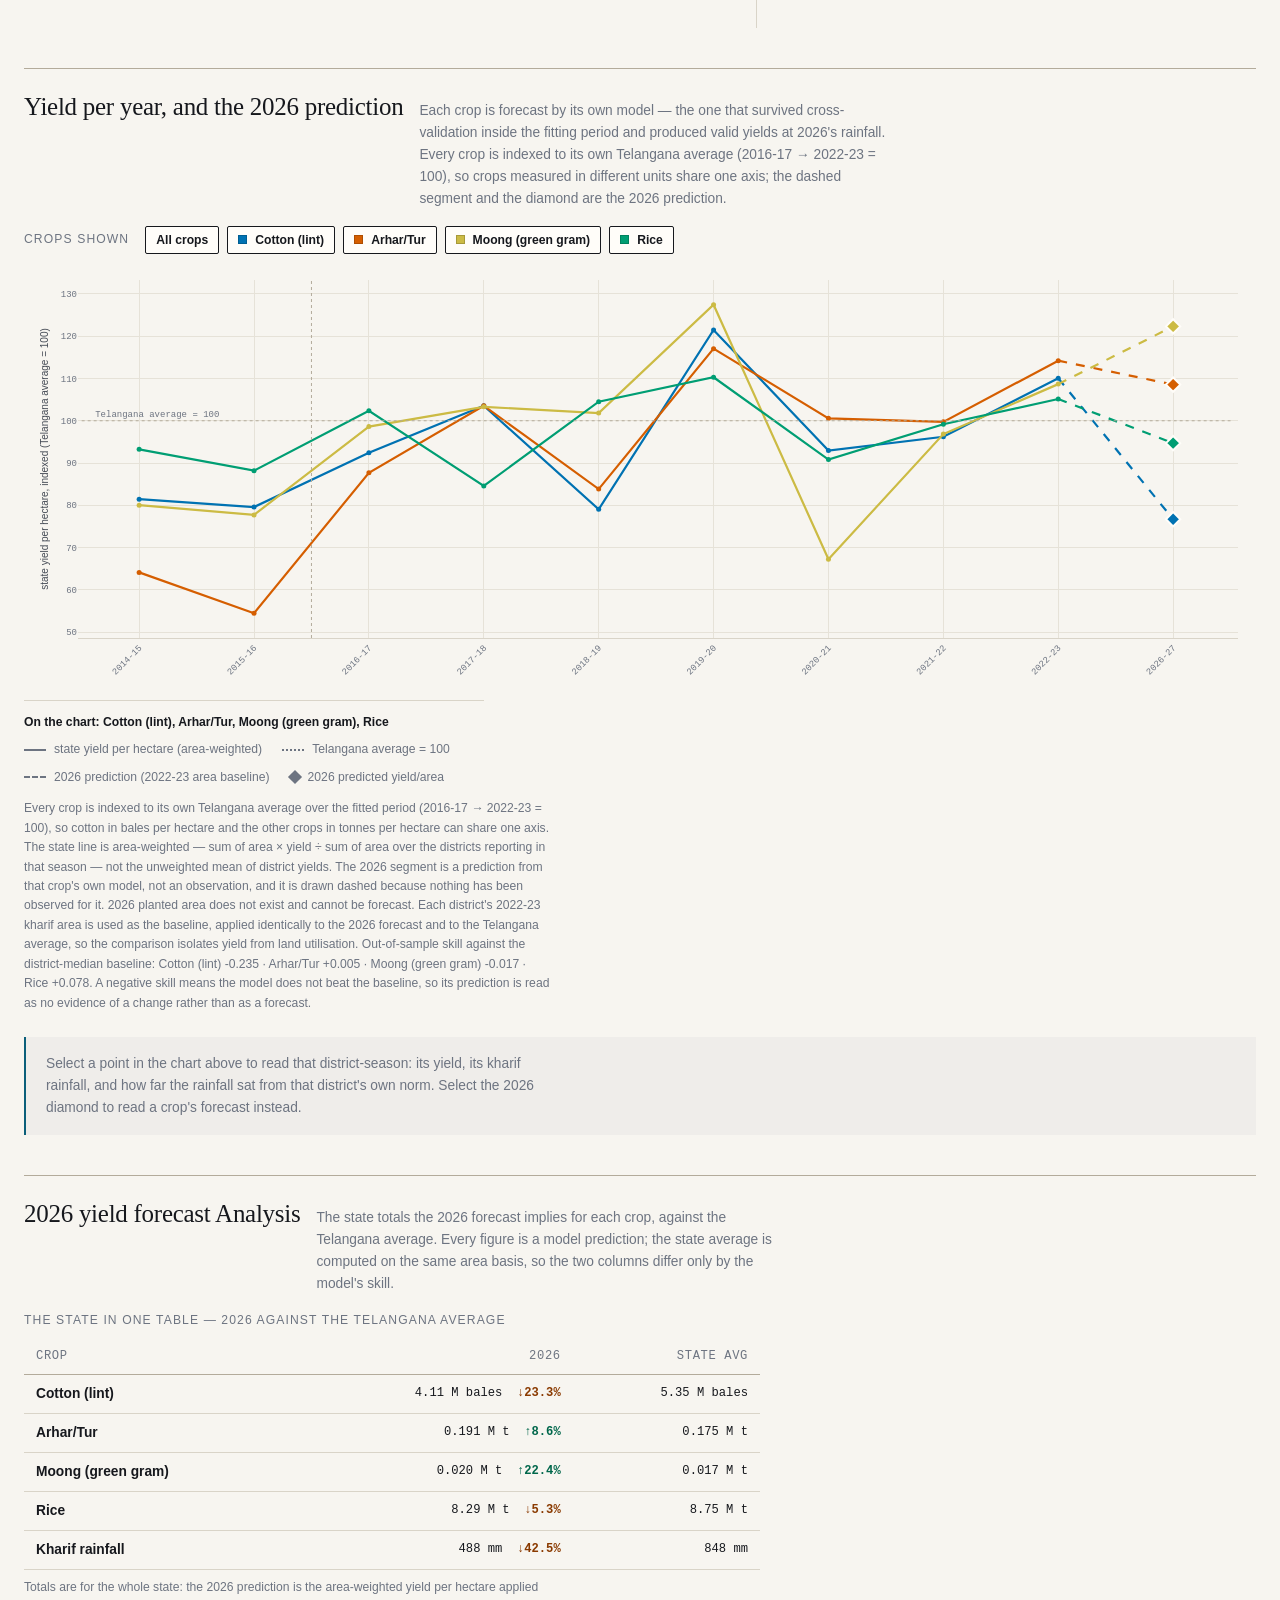
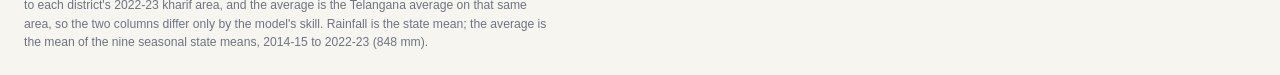
==== commit a073052f: "feat: retire the window panel and the model-comparison chart, and fix the hover label Two page secti" ====
--- a/dashboard/index.html
+++ b/dashboard/index.html
@@ -17,17 +17,35 @@
     <span>Kharif</span><span aria-hidden="true">·</span><span>Telangana</span><span aria-hidden="true">·</span><span>ERA5 reanalysis</span><span aria-hidden="true">·</span><span>DATA_VERSION <span id="dataVersion">—</span></span>
   </div>
 
-  <h1>Forecasting kharif yield<br>from rainfall</h1>
+  <h1>Forecasting kharif yield from rainfall and 2026 prediction</h1>
 
-  <p class="standfirst">
-    Telangana's thirty-two districts, kharif 2014-15 to 2022-23, four crops:
-    cotton, arhar, moong and rice. Yields come from the Directorate of
-    Economics &amp; Statistics; daily rainfall comes from ERA5 reanalysis via
-    the Open-Meteo archive API. The 2026 figures are model predictions from
-    each crop's own selected model — and every one of them carries its
-    out-of-sample skill score, because a prediction without one is not worth
-    reading.
-  </p>
+  <dl class="standfirst">
+    <div>
+      <dt>Place</dt>
+      <dd>Telangana — 32 districts</dd>
+    </div>
+    <div>
+      <dt>Period</dt>
+      <dd>Kharif 2014-15 → 2022-23, plus the observed 2026 kharif rainfall</dd>
+    </div>
+    <div>
+      <dt>Crops</dt>
+      <dd>Cotton (lint), arhar/tur, moong (green gram), rice</dd>
+    </div>
+    <div>
+      <dt>Data source</dt>
+      <dd>DES yields; ERA5 reanalysis rainfall through the Open-Meteo archive API</dd>
+    </div>
+    <div>
+      <dt>Predictive model</dt>
+      <dd>Statistical, not machine learning — ordinary least squares with district and
+        year fixed effects. One specification per crop, chosen by leave-one-season-out
+        cross-validation inside the fitting period.</dd>
+    </div>
+  </dl>
+
+  <p class="standfirst__note">The 2026 figures are predictions from each crop's own
+    model, and every one of them carries that model's out-of-sample skill score.</p>
 
   <div class="controls" role="group" aria-label="Analysis controls">
     <div class="control">
@@ -95,7 +113,7 @@
     </div>
 
     <div class="readout readout--model" id="modelReadout">
-      <h3 class="readout__title">
+      <h3 class="readout__title" id="modelReadoutTitle">
         <span class="icon icon--model" aria-hidden="true"></span>Model readout
       </h3>
       <dl id="modelFacts" class="facts"></dl>
@@ -105,7 +123,7 @@
   <!-- ── forecast ──────────────────────────────────────────────────────── -->
   <section class="region region--forecast" aria-labelledby="forecastHead">
     <div class="section-head">
-      <h2 id="forecastHead">Yield by year, and the 2026 forecast</h2>
+      <h2 id="forecastHead">Yield per year, and the 2026 prediction</h2>
       <p class="section-note">Each crop is forecast by its own model — the one that
         survived cross-validation inside the fitting period and produced valid yields at
         2026's rainfall. Every crop is indexed to its own Telangana average
@@ -135,21 +153,6 @@
     </div>
   </section>
 
-  <!-- ── window sensitivity ────────────────────────────────────────────── -->
-  <section class="region region--window" aria-labelledby="windowHead">
-    <div class="section-head">
-      <h2 id="windowHead">Does the rainfall optimum depend on the season window?</h2>
-      <p class="section-note">Jun–Sep is the sowing window, not the growing season. The same model is refitted on Jul–Sep and Jun–Oct rainfall to test whether the conclusion survives a different window.</p>
-    </div>
-    <div class="table-wrap">
-      <table id="windowTable" class="window-table">
-        <thead><tr id="windowHeadRow"></tr></thead>
-        <tbody></tbody>
-      </table>
-    </div>
-    <p class="chart-foot" id="windowFoot">—</p>
-  </section>
-
   <!-- ── 2026 forecast table ───────────────────────────────────────────── -->
   <section class="region region--forecasttable" aria-labelledby="forecastTableHead">
     <div class="section-head">
@@ -177,17 +180,6 @@
     </div>
 
   </section>
-
-  <!-- ── model comparison ────────────────────────────────────────────── -->
-  <section class="region region--stats" aria-labelledby="statsHead">
-    <div class="section-head">
-      <h2 id="statsHead">Does the weather model earn its place?</h2>
-      <p class="section-note">Stage 2 adds dry-spell, heat and VPD features to the rainfall quadratic. The test period is the three seasons after the training block.</p>
-    </div>
-    <div id="statsChart" class="chart chart--md" role="img"
-         aria-label="Bar chart comparing the change in R squared between Stage 1 and Stage 2, and the out-of-sample skill score against the median baseline, for each crop."></div>
-    <p class="chart-foot" id="statsFoot">—</p>
-  </section>
 </main>
 
 <script src="assets/vendor/plotly.min.js"></script>
--- a/dashboard/assets/styles.css
+++ b/dashboard/assets/styles.css
@@ -42,8 +42,8 @@
   --font-body: "IBM Plex Sans", "Helvetica Neue", sans-serif;
   --font-mono: "IBM Plex Mono", "SFMono-Regular", monospace;
 
-  --text-display: clamp(1.95rem, 5.4vw + 0.6rem, 5.2rem);
-  --text-h2: clamp(1.35rem, 1.5vw + 0.75rem, 2rem);
+  --text-display: clamp(1.7rem, 2.3vw + 0.55rem, 2.85rem);
+  --text-h2: clamp(1.18rem, 1.05vw + 0.72rem, 1.6rem);
   --text-h3: clamp(1.02rem, 0.6vw + 0.82rem, 1.2rem);
   --text-body: clamp(0.95rem, 0.2vw + 0.88rem, 1.06rem);
   --text-sm: 0.86rem;
@@ -130,18 +130,60 @@
 .masthead h1 {
   font-family: var(--font-display);
   font-size: var(--text-display);
-  line-height: 1.02;
-  letter-spacing: -0.02em;
+  line-height: 1.06;
+  letter-spacing: -0.015em;
   margin: var(--space-6) 0 var(--space-5);
-  max-width: 24ch;
+  max-width: 40ch;
+  text-wrap: balance;
   overflow-wrap: break-word;
   hyphens: auto;
 }
 
+/* The headline is one line on a desktop.  Below that width it wraps, because
+   a title that has to be scrolled sideways is worse than a title on two. */
+@media (min-width: 1120px) {
+  .masthead h1 {
+    max-width: none;
+    white-space: nowrap;
+  }
+}
+
+/* The standfirst is a short fact block, one labelled line per fact, so a
+   reader can take the scope in at a glance instead of reading a paragraph. */
 .standfirst {
-  font-size: calc(var(--text-body) * 1.08);
+  display: grid;
+  gap: var(--space-2) var(--space-8);
+  margin: 0 0 var(--space-4);
+  max-width: 88ch;
+}
+
+.standfirst > div {
+  display: grid;
+  grid-template-columns: 10.5rem minmax(0, 1fr);
+  gap: var(--space-2) var(--space-4);
+  align-items: baseline;
+  padding-bottom: var(--space-2);
+  border-bottom: 1px solid var(--color-rule);
+}
+
+.standfirst dt {
+  font-family: var(--font-mono);
+  font-size: var(--text-xs);
+  letter-spacing: 0.08em;
+  text-transform: uppercase;
+  color: var(--color-ink-muted);
+}
+
+.standfirst dd {
+  margin: 0;
+  font-size: var(--text-body);
   color: var(--color-ink-soft);
-  max-width: 62ch;
+}
+
+.standfirst__note {
+  font-size: var(--text-sm);
+  color: var(--color-ink-muted);
+  max-width: 68ch;
   margin-bottom: var(--space-8);
 }
 
@@ -290,12 +332,6 @@
   padding-left: var(--space-8);
 }
 
-.region--window {
-  grid-column: 1 / -1;
-  border-top: 1px solid var(--color-rule-strong);
-  padding-top: var(--space-6);
-}
-
 /* ── the 2026 forecast ─────────────────────────────────────────────────── */
 .region--forecast {
   grid-column: 1 / -1;
@@ -486,41 +522,6 @@
   color: var(--color-ink-muted);
 }
 
-/* the window-sensitivity table: a compact matrix, not a card */
-.window-table {
-  width: 100%;
-  border-collapse: collapse;
-  font-size: var(--text-sm);
-}
-
-.window-table th {
-  text-align: left;
-  font-family: var(--font-mono);
-  font-size: var(--text-xs);
-  font-weight: 500;
-  letter-spacing: 0.05em;
-  text-transform: uppercase;
-  color: var(--color-ink-muted);
-  padding: var(--space-2) var(--space-3);
-  border-bottom: 1px solid var(--color-rule-strong);
-}
-
-.window-table th.num, .window-table td.num { text-align: right; }
-
-.window-table td {
-  padding: var(--space-3);
-  border-bottom: 1px solid var(--color-rule);
-  font-variant-numeric: tabular-nums;
-  font-family: var(--font-mono);
-  font-size: var(--text-xs);
-  line-height: 1.5;
-}
-
-.region--stats {
-  grid-column: 1 / -1;
-  border-top: 1px solid var(--color-rule-strong);
-  padding-top: var(--space-6);
-}
 
 .section-head {
   display: flex;
@@ -680,7 +681,7 @@
 
 .facts {
   display: grid;
-  grid-template-columns: 1fr auto;
+  grid-template-columns: minmax(6.5rem, 8.5rem) minmax(0, 1fr);
   gap: var(--space-2) var(--space-4);
   margin: 0;
   font-size: var(--text-sm);
@@ -694,6 +695,7 @@
   font-size: var(--text-xs);
   text-align: right;
   color: var(--color-ink);
+  overflow-wrap: anywhere;
 }
 
 .facts dd.is-warn { color: var(--color-warn); }
@@ -726,7 +728,6 @@
 /* =============================================================================
    table
    ============================================================================= */
-.table-wrap { overflow-x: auto; }
 
 /* the state summary: the 2026 totals against the Telangana average */
 .state-summary {
@@ -815,8 +816,6 @@
   }
   .region--map,
   .region--readout,
-  .region--window,
-  .region--stats,
   .region--forecast,
   .region--forecasttable {
     grid-column: 1;
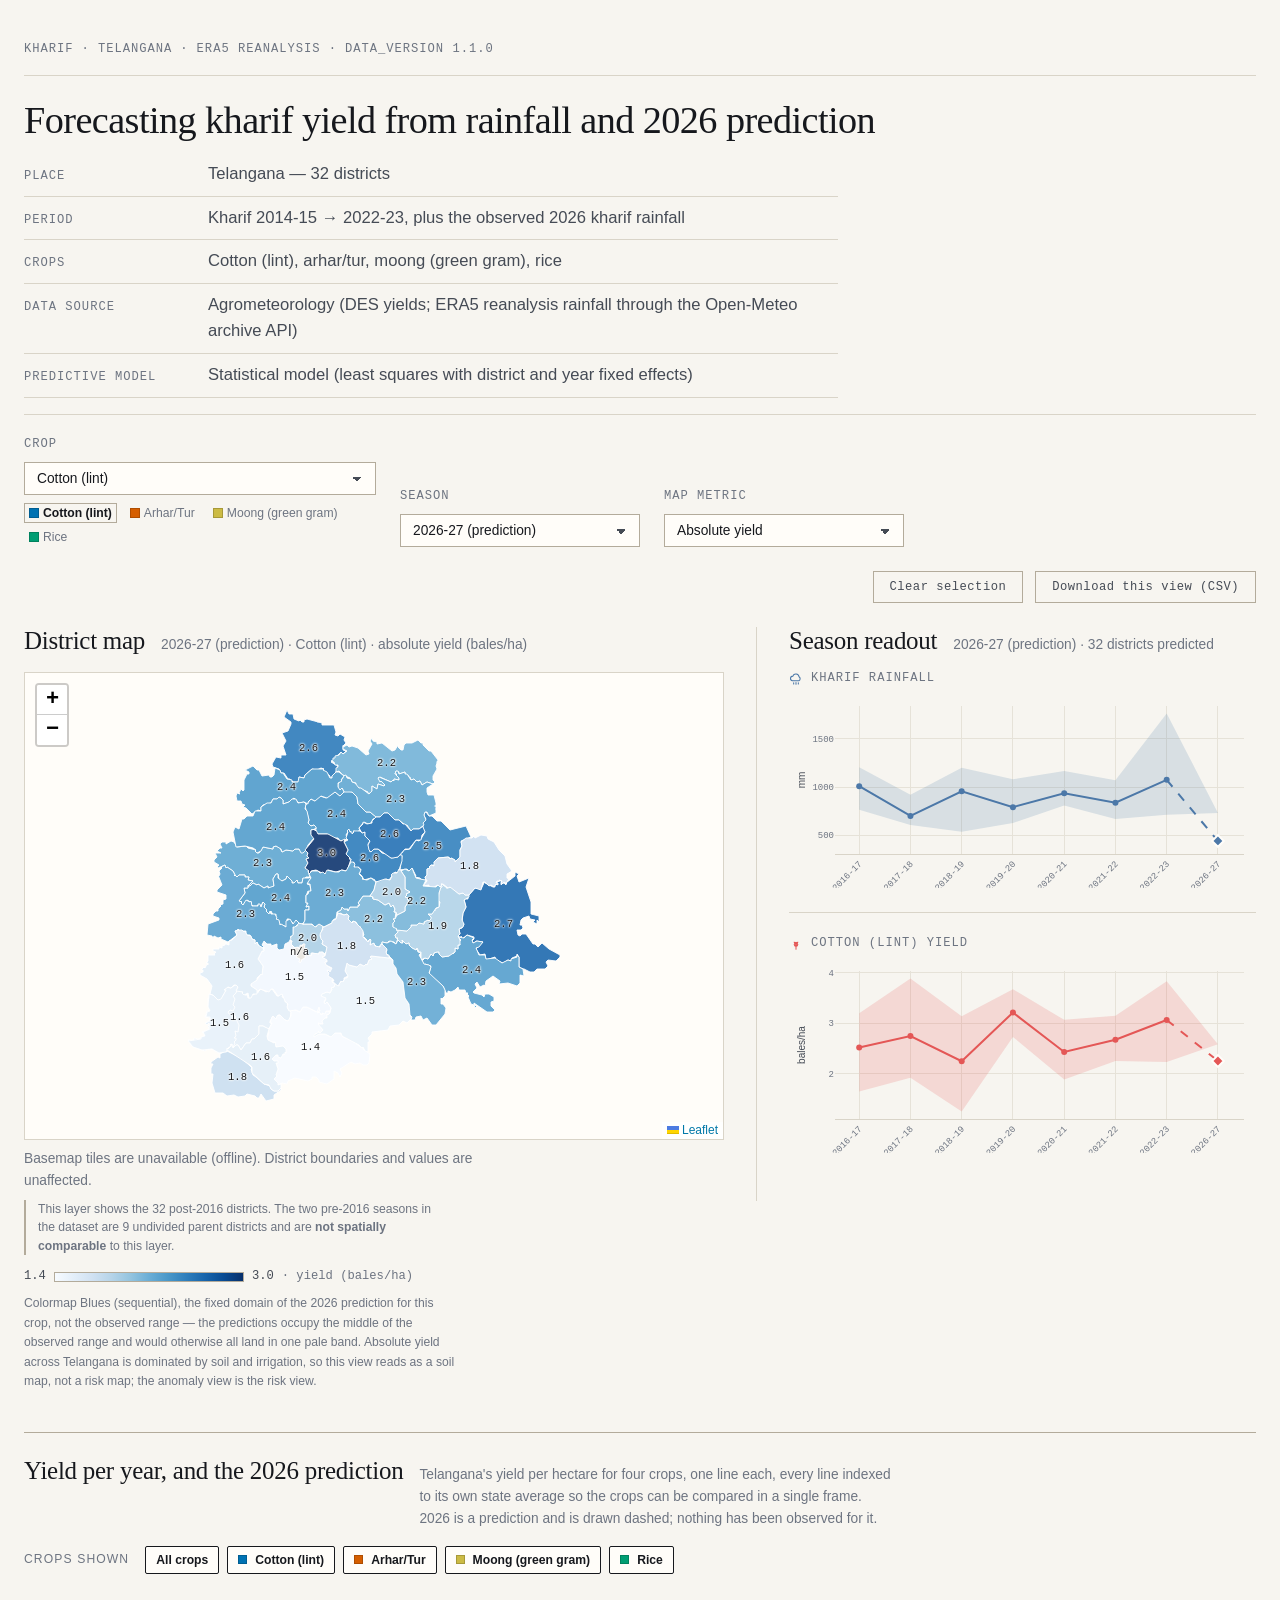
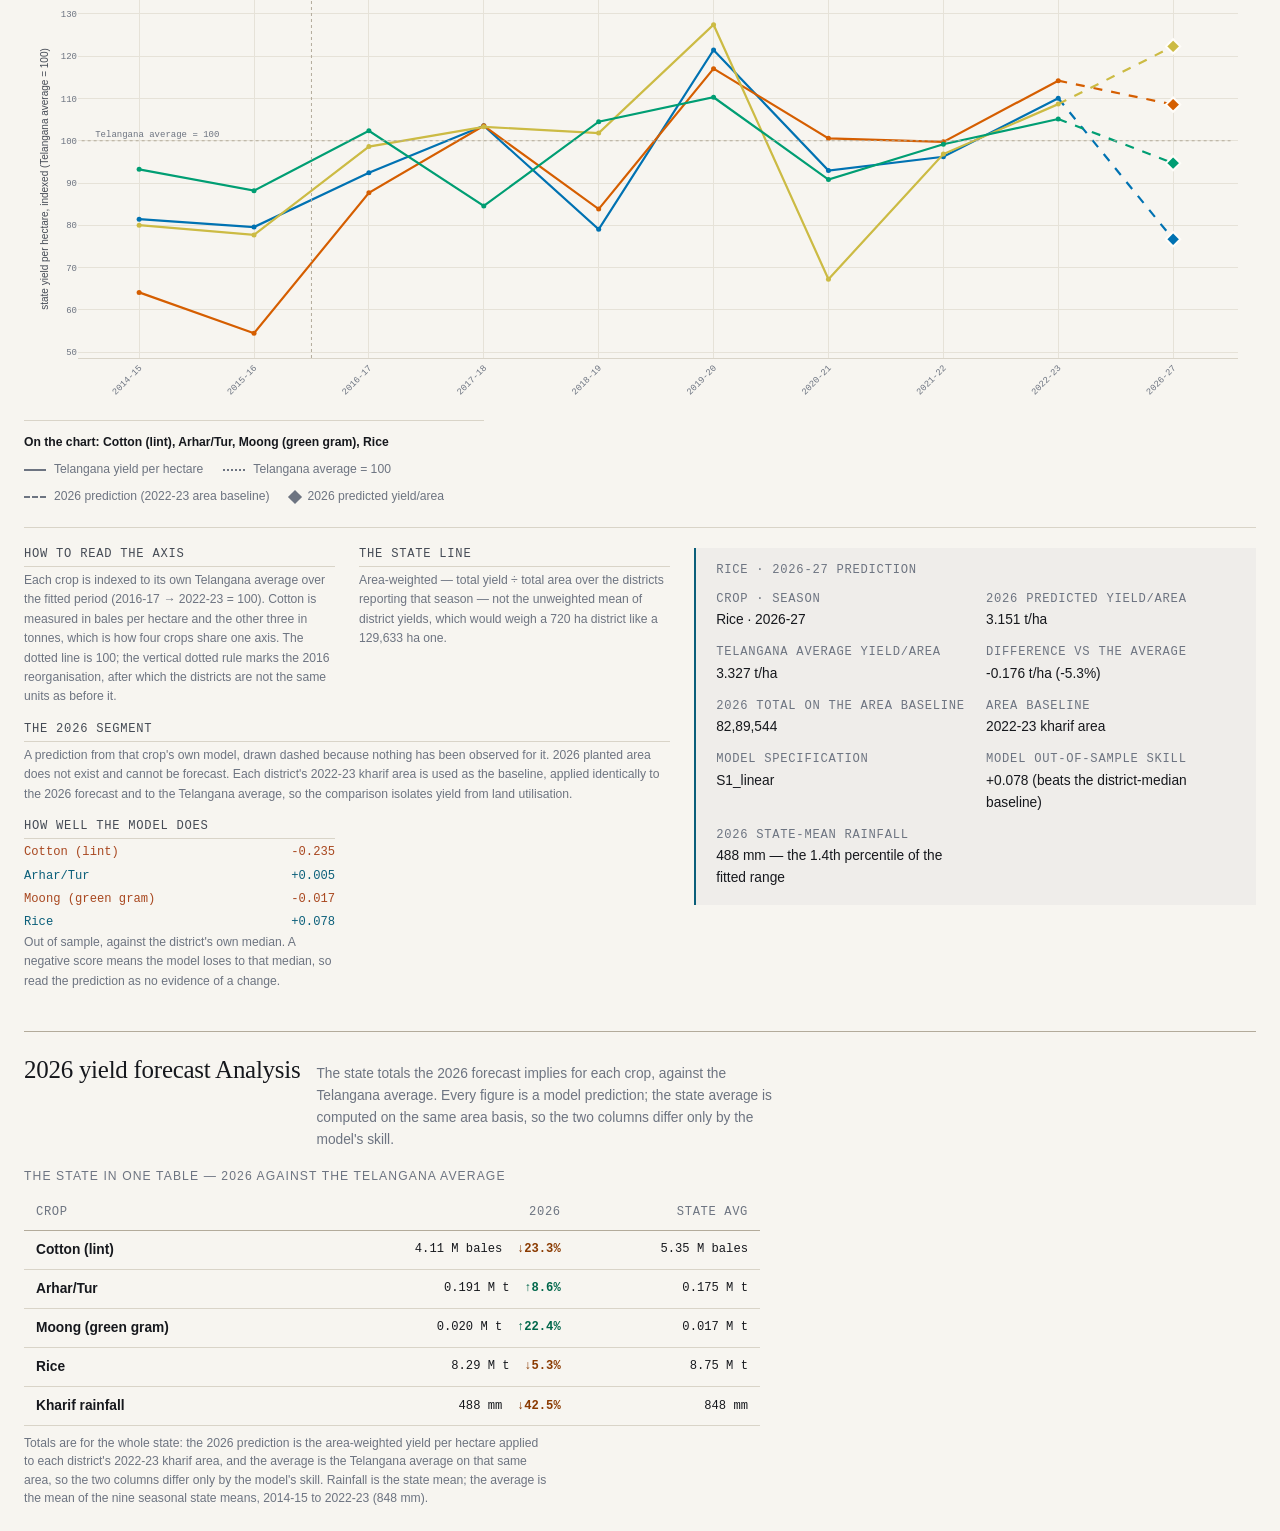
==== commit 00a48e04: "feat: the reading opens on rice, the foot explains itself, and the label is lifted off the plot The " ====
--- a/dashboard/index.html
+++ b/dashboard/index.html
@@ -34,18 +34,13 @@
     </div>
     <div>
       <dt>Data source</dt>
-      <dd>DES yields; ERA5 reanalysis rainfall through the Open-Meteo archive API</dd>
+      <dd>Agrometeorology (DES yields; ERA5 reanalysis rainfall through the Open-Meteo archive API)</dd>
     </div>
     <div>
       <dt>Predictive model</dt>
-      <dd>Statistical, not machine learning — ordinary least squares with district and
-        year fixed effects. One specification per crop, chosen by leave-one-season-out
-        cross-validation inside the fitting period.</dd>
+      <dd>Statistical model (least squares with district and year fixed effects)</dd>
     </div>
   </dl>
-
-  <p class="standfirst__note">The 2026 figures are predictions from each crop's own
-    model, and every one of them carries that model's out-of-sample skill score.</p>
 
   <div class="controls" role="group" aria-label="Analysis controls">
     <div class="control">
@@ -111,24 +106,16 @@
       </h3>
       <div id="yieldChart" class="chart chart--sm" role="img" aria-label="Crop yield by season with the p10 to p90 band across districts."></div>
     </div>
-
-    <div class="readout readout--model" id="modelReadout">
-      <h3 class="readout__title" id="modelReadoutTitle">
-        <span class="icon icon--model" aria-hidden="true"></span>Model readout
-      </h3>
-      <dl id="modelFacts" class="facts"></dl>
-    </div>
   </aside>
 
   <!-- ── forecast ──────────────────────────────────────────────────────── -->
   <section class="region region--forecast" aria-labelledby="forecastHead">
     <div class="section-head">
       <h2 id="forecastHead">Yield per year, and the 2026 prediction</h2>
-      <p class="section-note">Each crop is forecast by its own model — the one that
-        survived cross-validation inside the fitting period and produced valid yields at
-        2026's rainfall. Every crop is indexed to its own Telangana average
-        (2016-17 → 2022-23 = 100), so crops measured in different units share one axis;
-        the dashed segment and the diamond are the 2026 prediction.</p>
+      <p class="section-note">Telangana's yield per hectare for four crops, one line
+        each, every line indexed to its own state average so the crops can be compared
+        in a single frame. 2026 is a prediction and is drawn dashed; nothing has been
+        observed for it.</p>
     </div>
 
     <div class="forecast-controls">
@@ -141,15 +128,14 @@
          aria-label="Line chart of the state yield per hectare for each crop by season, indexed to the Telangana average, with the 2026 prediction drawn as a dashed segment ending in a diamond."></div>
 
     <p class="forecast-legend" id="forecastLegend"></p>
-    <p class="chart-foot" id="forecastFoot">—</p>
 
-    <div class="forecast-detail" id="forecastDetail" aria-live="polite">
-      <p class="forecast-detail__empty" id="forecastDetailEmpty">
-        Select a point in the chart above to read that district-season: its yield, its
-        kharif rainfall, and how far the rainfall sat from that district's own norm.
-        Select the 2026 diamond to read a crop's forecast instead.
-      </p>
-      <dl class="forecast-detail__body" id="forecastDetailBody" hidden></dl>
+    <div class="forecast-readout" id="forecastReadout">
+      <div class="forecast-foot" id="forecastFoot"></div>
+
+      <div class="forecast-detail" id="forecastDetail" aria-live="polite">
+        <h3 class="forecast-detail__title" id="forecastDetailTitle">Reading</h3>
+        <dl class="forecast-detail__body" id="forecastDetailBody"></dl>
+      </div>
     </div>
   </section>
 
--- a/dashboard/assets/styles.css
+++ b/dashboard/assets/styles.css
@@ -180,12 +180,7 @@
   color: var(--color-ink-soft);
 }
 
-.standfirst__note {
-  font-size: var(--text-sm);
-  color: var(--color-ink-muted);
-  max-width: 68ch;
-  margin-bottom: var(--space-8);
-}
+
 
 /* ---- controls ---------------------------------------------------------- */
 .controls {
@@ -460,25 +455,102 @@
   transform: rotate(45deg);
 }
 
-/* the point-detail panel under the forecast grid */
+/* The row under the forecast chart: the explanation on the left, the reading
+   on the right.  It is ONE column until the reading panel has something to
+   say, so a build with no forecast artefact leaves the explanation full
+   width rather than sitting beside an empty column. */
+.forecast-readout {
+  display: grid;
+  gap: var(--space-6);
+  margin-top: var(--space-5);
+  padding-top: var(--space-5);
+  border-top: 1px solid var(--color-rule);
+}
+
+.forecast-readout--split {
+  grid-template-columns: minmax(0, 1.15fr) minmax(0, 1fr);
+  align-items: start;
+}
+
+@media (max-width: 1100px) {
+  .forecast-readout--split { grid-template-columns: minmax(0, 1fr); }
+}
+
+/* ---- the explanation ---- */
+.forecast-foot {
+  display: grid;
+  grid-template-columns: repeat(2, minmax(0, 1fr));
+  gap: var(--space-4) var(--space-6);
+  font-size: var(--text-xs);
+  color: var(--color-ink-muted);
+}
+
+/* the two explanatory items that pair across the column */
+.forecast-foot__item--wide { grid-column: 1 / -1; }
+
+@media (max-width: 780px) {
+  .forecast-foot { grid-template-columns: minmax(0, 1fr); }
+}
+
+.forecast-foot__item { min-width: 0; }
+
+.forecast-foot__title {
+  font-family: var(--font-mono);
+  font-size: var(--text-xs);
+  font-weight: 500;
+  letter-spacing: 0.06em;
+  text-transform: uppercase;
+  color: var(--color-ink-soft);
+  margin: 0 0 var(--space-1);
+  padding-bottom: var(--space-1);
+  border-bottom: 1px solid var(--color-rule);
+}
+
+.forecast-foot p { margin: 0; max-width: none; }
+
+.forecast-foot dl {
+  display: grid;
+  gap: var(--space-1) var(--space-4);
+  margin: 0;
+}
+
+.forecast-foot__skill {
+  display: flex;
+  justify-content: space-between;
+  gap: var(--space-4);
+  font-family: var(--font-mono);
+  font-variant-numeric: tabular-nums;
+}
+
+.forecast-foot__skill--down { color: var(--color-warn); }
+.forecast-foot__skill--up { color: var(--color-accent); }
+
+/* ---- the reading ---- */
 .forecast-detail {
-  margin-top: var(--space-6);
   padding: var(--space-4) var(--space-5);
   border-left: 2px solid var(--color-accent);
-  background: var(--color-surface-sunken, rgba(22, 24, 29, 0.03));
-}
-
-.forecast-detail__empty {
-  font-size: var(--text-sm);
-  color: var(--color-ink-muted);
-  margin: 0;
+  background: rgba(22, 24, 29, 0.03);
+}
+
+.forecast-detail__title {
+  font-family: var(--font-mono);
+  font-size: var(--text-xs);
+  font-weight: 500;
+  letter-spacing: 0.06em;
+  text-transform: uppercase;
+  color: var(--color-ink-muted);
+  margin: 0 0 var(--space-3);
 }
 
 .forecast-detail__body {
   display: grid;
-  grid-template-columns: repeat(auto-fit, minmax(11rem, 1fr));
-  gap: var(--space-3) var(--space-6);
+  grid-template-columns: repeat(2, minmax(0, 1fr));
+  gap: var(--space-3) var(--space-5);
   margin: 0;
+}
+
+@media (max-width: 560px) {
+  .forecast-detail__body { grid-template-columns: minmax(0, 1fr); }
 }
 
 .forecast-detail__body div {
@@ -676,29 +748,9 @@
 
 .icon--rain { background-image: url("data:image/svg+xml,%3Csvg xmlns='http://www.w3.org/2000/svg' viewBox='0 0 24 24' fill='none' stroke='%234c78a8' stroke-width='1.8' stroke-linecap='round'%3E%3Cpath d='M6 15a4 4 0 0 1 .6-7.96A5.5 5.5 0 0 1 17.2 8.2 3.9 3.9 0 0 1 17 15z'/%3E%3Cpath d='M8 18.5v2M12 18v3M16 18.5v2'/%3E%3C/svg%3E"); }
 .icon--yield { background-image: url("data:image/svg+xml,%3Csvg xmlns='http://www.w3.org/2000/svg' viewBox='0 0 24 24' fill='none' stroke='%23e45756' stroke-width='1.8' stroke-linecap='round'%3E%3Cpath d='M12 21V9'/%3E%3Cpath d='M12 12c-2 0-3-1.2-3-3 2 0 3 1.2 3 3zM12 12c2 0 3-1.2 3-3-2 0-3 1.2-3 3z'/%3E%3Cpath d='M12 16c-2 0-3-1.2-3-3 2 0 3 1.2 3 3zM12 16c2 0 3-1.2 3-3-2 0-3 1.2-3 3z'/%3E%3C/svg%3E"); }
-.icon--model { background-image: url("data:image/svg+xml,%3Csvg xmlns='http://www.w3.org/2000/svg' viewBox='0 0 24 24' fill='none' stroke='%230b5f7a' stroke-width='1.8' stroke-linecap='round' stroke-linejoin='round'%3E%3Cpath d='M3 19h18'/%3E%3Cpath d='M4 16l5-6 4 3 6-8'/%3E%3C/svg%3E"); }
 .icon--dry { background-image: url("data:image/svg+xml,%3Csvg xmlns='http://www.w3.org/2000/svg' viewBox='0 0 24 24' fill='none' stroke='%23a8471f' stroke-width='1.8' stroke-linecap='round' stroke-linejoin='round'%3E%3Cpath d='M12 3l9 16H3z'/%3E%3Cpath d='M12 9v4M12 16h.01'/%3E%3C/svg%3E"); }
 
-.facts {
-  display: grid;
-  grid-template-columns: minmax(6.5rem, 8.5rem) minmax(0, 1fr);
-  gap: var(--space-2) var(--space-4);
-  margin: 0;
-  font-size: var(--text-sm);
-}
-
-.facts dt { color: var(--color-ink-muted); }
-
-.facts dd {
-  margin: 0;
-  font-family: var(--font-mono);
-  font-size: var(--text-xs);
-  text-align: right;
-  color: var(--color-ink);
-  overflow-wrap: anywhere;
-}
-
-.facts dd.is-warn { color: var(--color-warn); }
+
 
 /* =============================================================================
    charts
@@ -707,6 +759,14 @@
 .chart--sm { height: 190px; }
 .chart--md { height: 330px; }
 .chart--lg { height: clamp(380px, 46vh, 560px); }
+
+/* The Plotly hover label.  Plotly paints an opaque rounded box; what it
+   cannot do is lift it off the plot, so over the lines a label reads as a
+   hole punched in the chart.  The drop shadow gives it an edge, and the
+   forced opaque fill means the text is never read against a line. */
+.js-plotly-plot .hoverlayer g.hovertext > path {
+  filter: drop-shadow(0 2px 6px rgba(22, 24, 29, 0.28));
+}
 
 .chart-foot {
   font-size: var(--text-xs);
